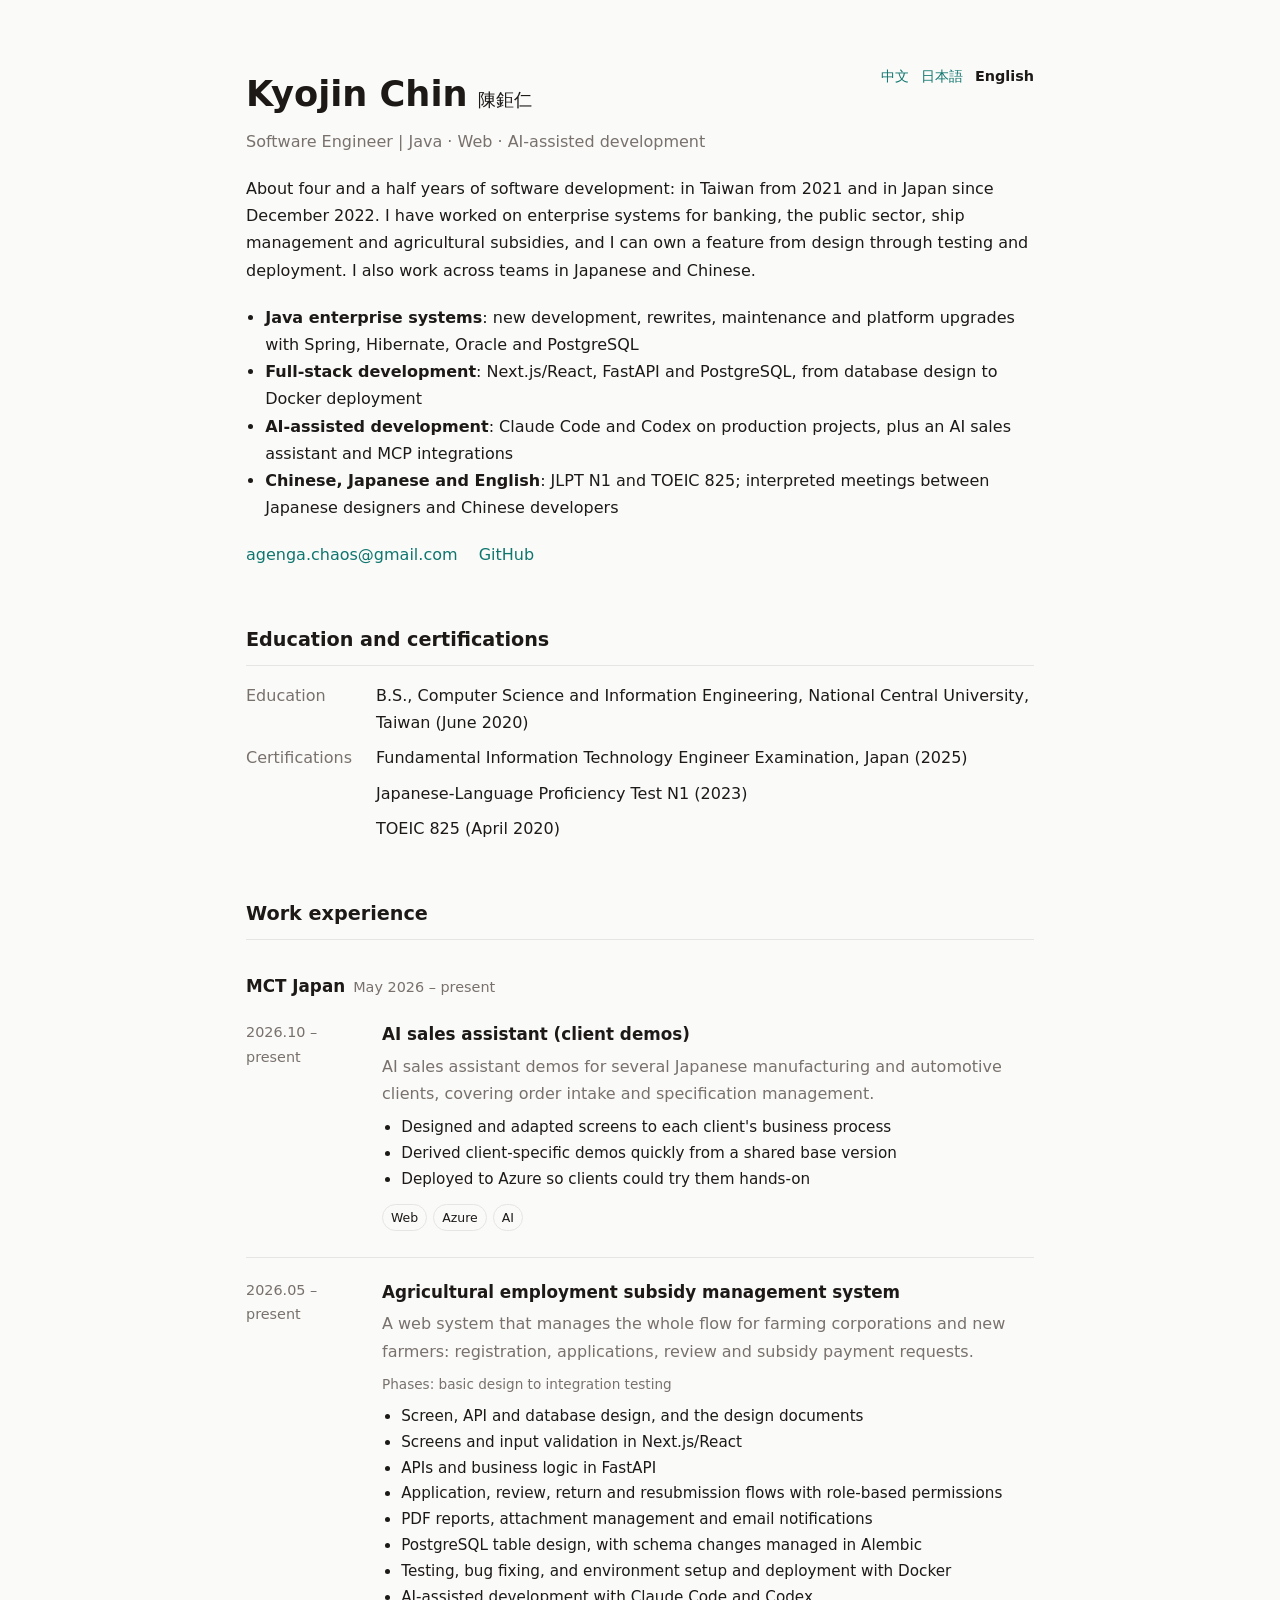
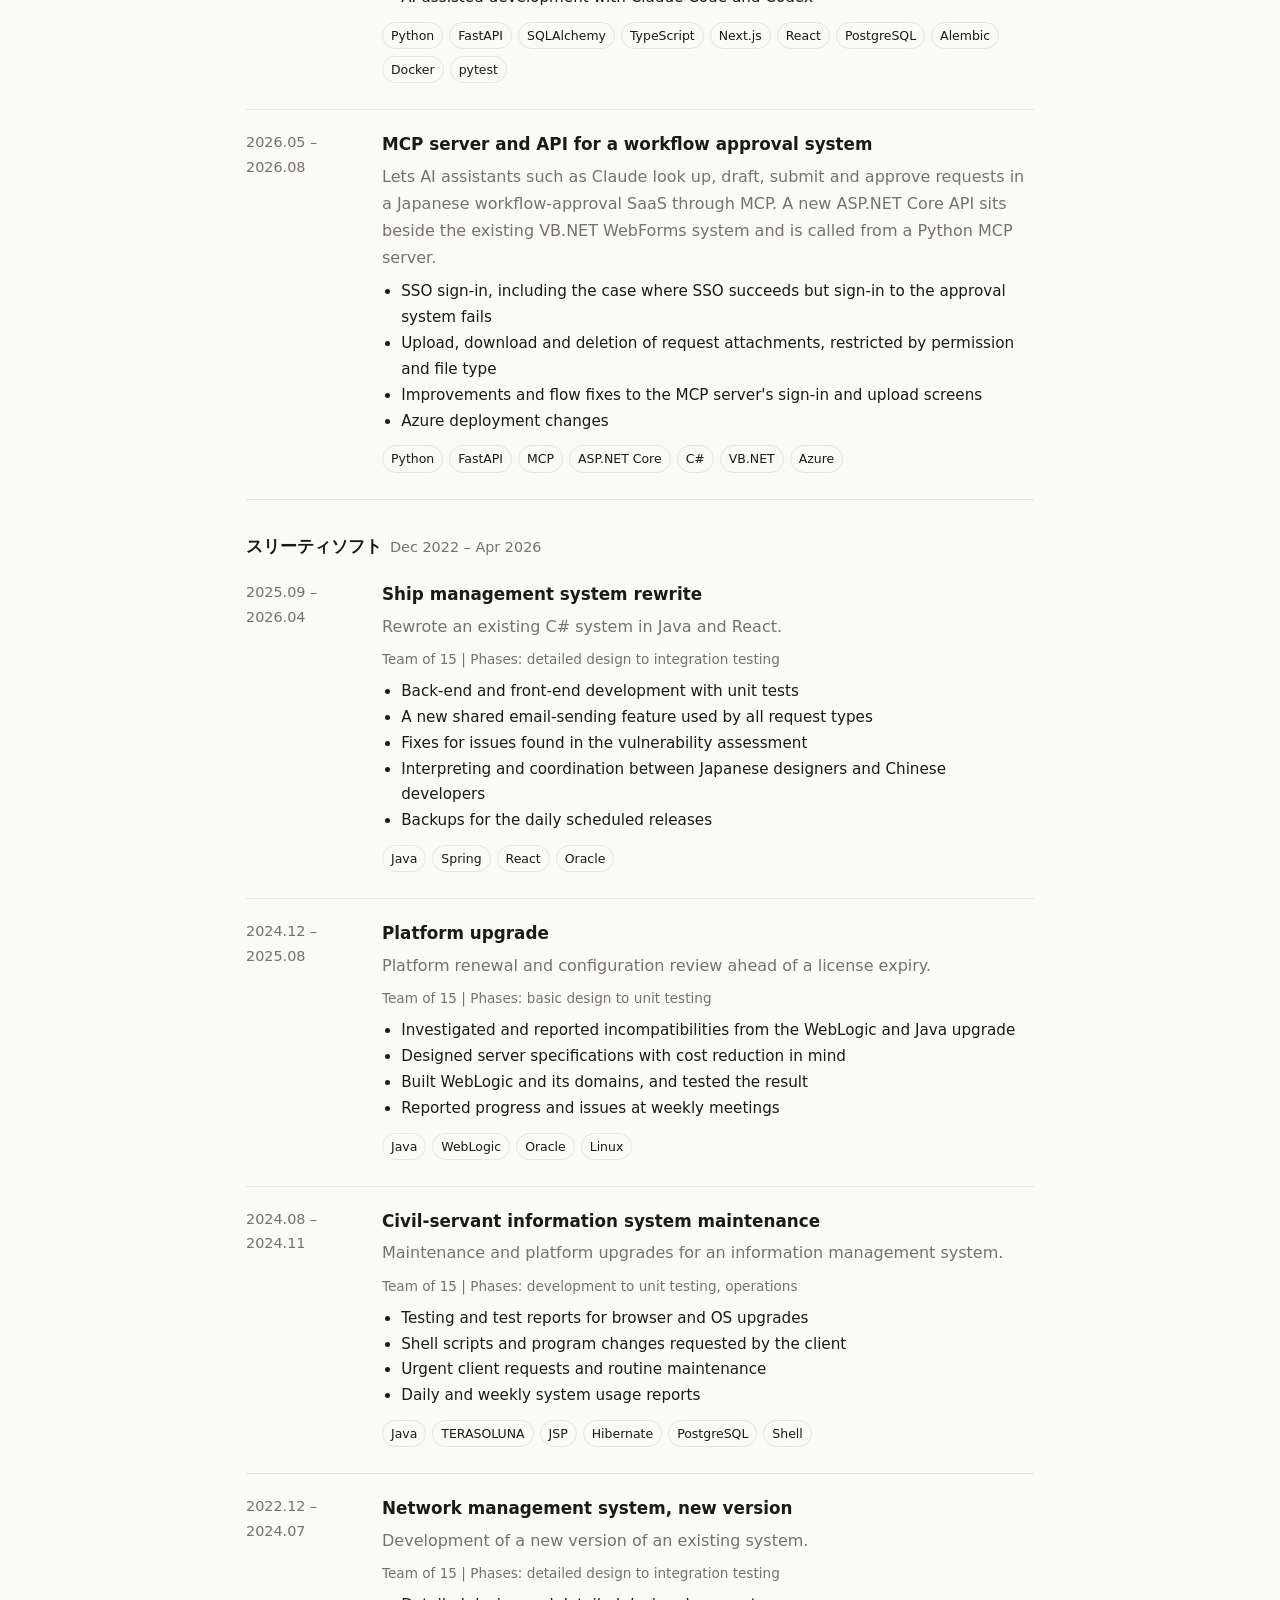
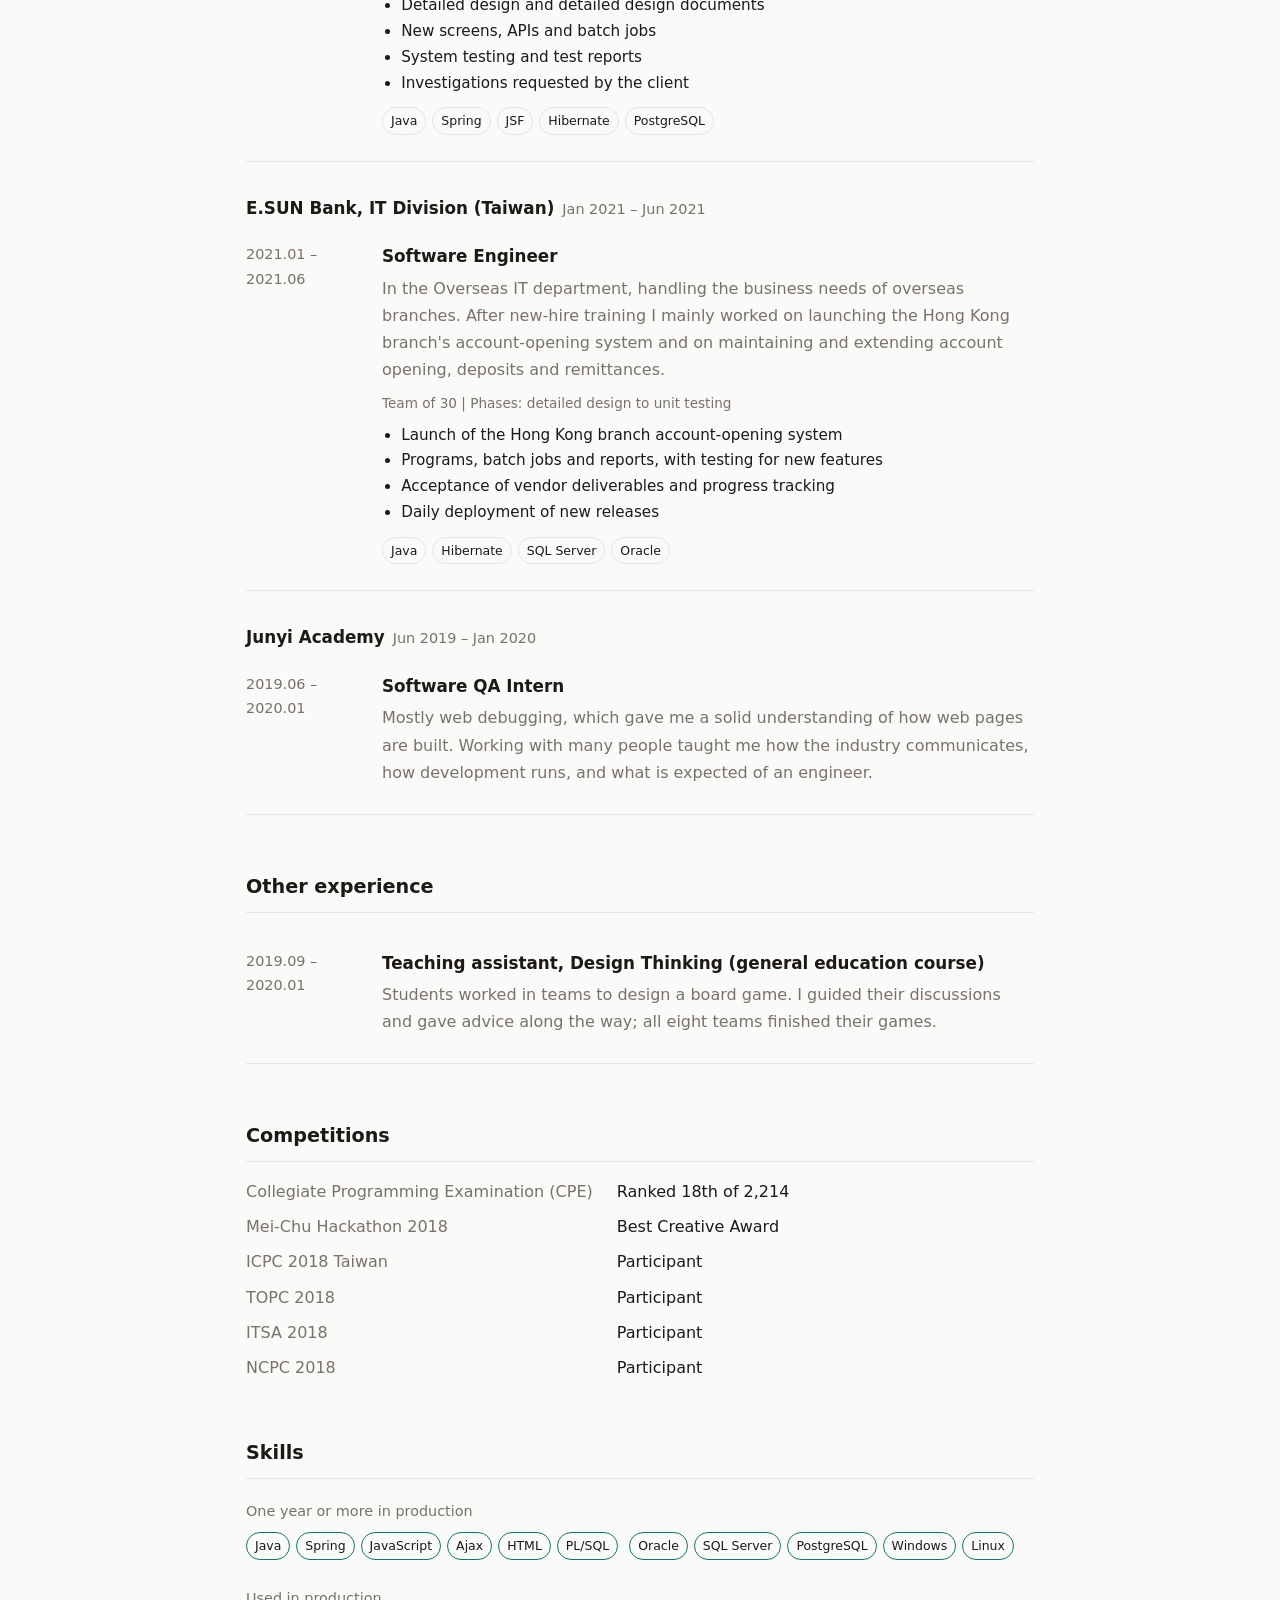
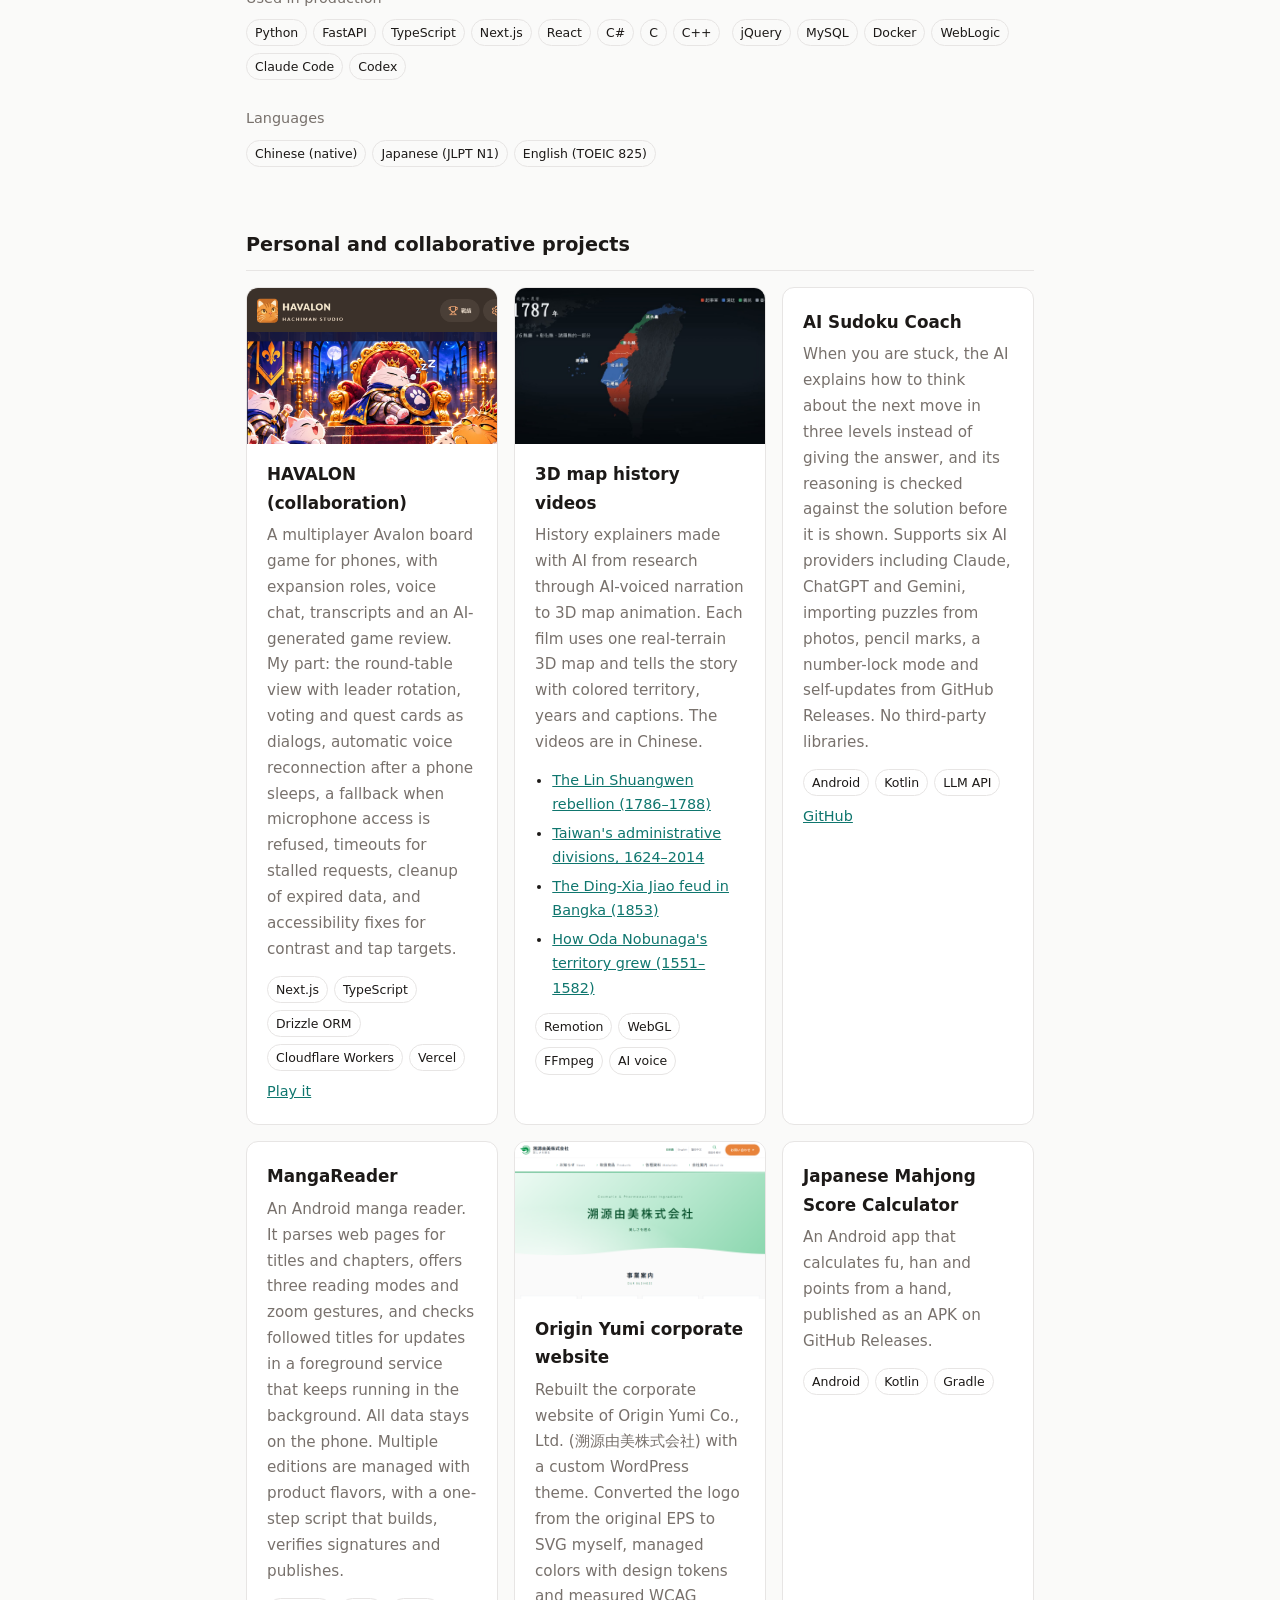
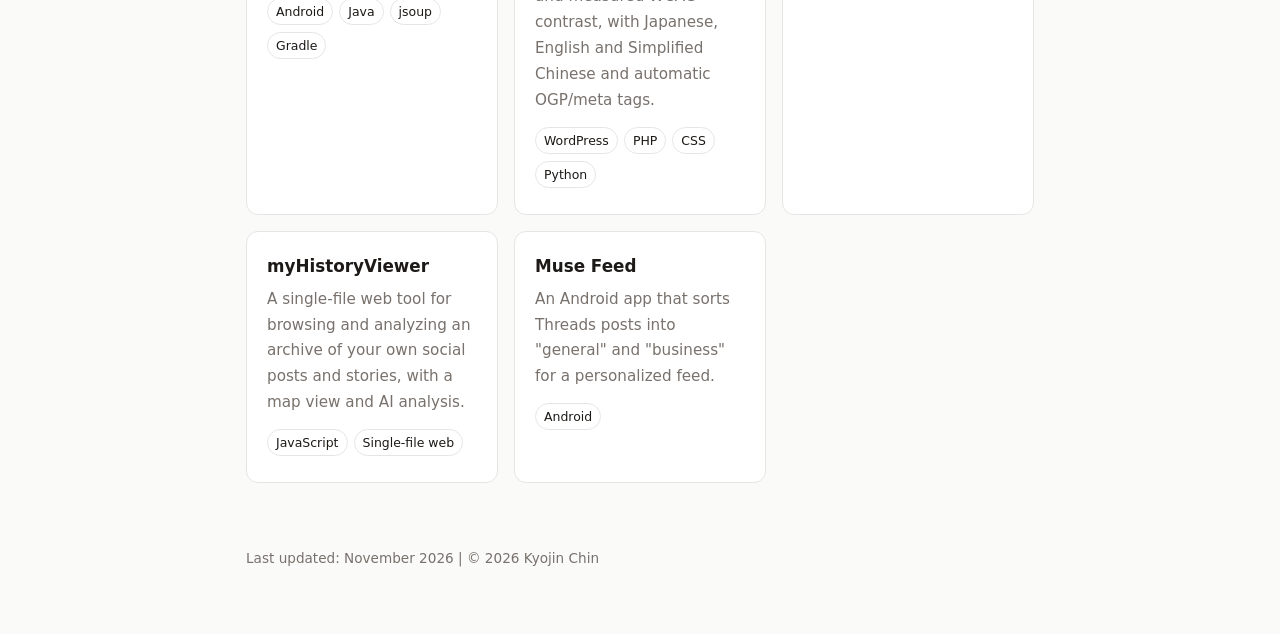
==== en.html @ 72d513c4 "Add Japanese and English versions with a language switcher; share styles in style.css Co-Authored-By" ====
<!doctype html>
<html lang="en">
<head>
<meta charset="utf-8">
<meta name="viewport" content="width=device-width, initial-scale=1">
<title>Kyojin Chin | Software Engineer Résumé</title>
<meta name="description" content="Kyojin Chin (陳鉅仁), a Taiwanese software engineer working in Japan. Java enterprise systems, full-stack development with Next.js and FastAPI, MCP and AI-assisted development. Native Chinese, Japanese JLPT N1, English TOEIC 825.">
<link rel="stylesheet" href="style.css">
<link rel="alternate" hreflang="zh-Hant" href="https://agenga0320.github.io/">
<link rel="alternate" hreflang="ja" href="https://agenga0320.github.io/ja.html">
<link rel="alternate" hreflang="en" href="https://agenga0320.github.io/en.html">
</head>
<body>
<main>
  <nav class="lang" aria-label="Language"><a href="index.html" lang="zh-Hant">中文</a><a href="ja.html" lang="ja">日本語</a><a href="en.html" aria-current="page" lang="en">English</a></nav>
  <h1>Kyojin Chin<small style="font-size:.5em;font-weight:normal;margin-left:.6em">陳鉅仁</small></h1>
  <p class="role">Software Engineer | Java · Web · AI-assisted development</p>
  <p>About four and a half years of software development: in Taiwan from 2021 and in Japan since December 2022. I have worked on enterprise systems for banking, the public sector, ship management and agricultural subsidies, and I can own a feature from design through testing and deployment. I also work across teams in Japanese and Chinese.</p>
  <ul class="highlights">
    <li><strong>Java enterprise systems</strong>: new development, rewrites, maintenance and platform upgrades with Spring, Hibernate, Oracle and PostgreSQL</li>
    <li><strong>Full-stack development</strong>: Next.js/React, FastAPI and PostgreSQL, from database design to Docker deployment</li>
    <li><strong>AI-assisted development</strong>: Claude Code and Codex on production projects, plus an AI sales assistant and MCP integrations</li>
    <li><strong>Chinese, Japanese and English</strong>: JLPT N1 and TOEIC 825; interpreted meetings between Japanese designers and Chinese developers</li>
  </ul>
  <p class="links">
    <a href="mailto:agenga.chaos@gmail.com">agenga.chaos@gmail.com</a>
    <a href="https://github.com/agenga0320">GitHub</a>
  </p>

  <h2>Education and certifications</h2>
  <dl class="facts">
    <dt>Education</dt><dd>B.S., Computer Science and Information Engineering, National Central University, Taiwan (June 2020)</dd>
    <dt>Certifications</dt><dd>Fundamental Information Technology Engineer Examination, Japan (2025)</dd>
    <dt></dt><dd>Japanese-Language Proficiency Test N1 (2023)</dd>
    <dt></dt><dd>TOEIC 825 (April 2020)</dd>
  </dl>

  <h2>Work experience</h2>

  <h3 class="employer">MCT Japan<span>May 2026 – present</span></h3>

  <div class="job">
    <div class="period">2026.10 – present</div>
    <div>
      <h3>AI sales assistant (client demos)</h3>
      <p class="summary">AI sales assistant demos for several Japanese manufacturing and automotive clients, covering order intake and specification management.</p>
      <ul>
        <li>Designed and adapted screens to each client's business process</li>
        <li>Derived client-specific demos quickly from a shared base version</li>
        <li>Deployed to Azure so clients could try them hands-on</li>
      </ul>
      <div class="tags"><span>Web</span><span>Azure</span><span>AI</span></div>
    </div>
  </div>

  <div class="job">
    <div class="period">2026.05 – present</div>
    <div>
      <h3>Agricultural employment subsidy management system</h3>
      <p class="summary">A web system that manages the whole flow for farming corporations and new farmers: registration, applications, review and subsidy payment requests.</p>
      <p class="meta">Phases: basic design to integration testing</p>
      <ul>
        <li>Screen, API and database design, and the design documents</li>
        <li>Screens and input validation in Next.js/React</li>
        <li>APIs and business logic in FastAPI</li>
        <li>Application, review, return and resubmission flows with role-based permissions</li>
        <li>PDF reports, attachment management and email notifications</li>
        <li>PostgreSQL table design, with schema changes managed in Alembic</li>
        <li>Testing, bug fixing, and environment setup and deployment with Docker</li>
        <li>AI-assisted development with Claude Code and Codex</li>
      </ul>
      <div class="tags"><span>Python</span><span>FastAPI</span><span>SQLAlchemy</span><span>TypeScript</span><span>Next.js</span><span>React</span><span>PostgreSQL</span><span>Alembic</span><span>Docker</span><span>pytest</span></div>
    </div>
  </div>

  <div class="job">
    <div class="period">2026.05 – 2026.08</div>
    <div>
      <h3>MCP server and API for a workflow approval system</h3>
      <p class="summary">Lets AI assistants such as Claude look up, draft, submit and approve requests in a Japanese workflow-approval SaaS through MCP. A new ASP.NET Core API sits beside the existing VB.NET WebForms system and is called from a Python MCP server.</p>
      <ul>
        <li>SSO sign-in, including the case where SSO succeeds but sign-in to the approval system fails</li>
        <li>Upload, download and deletion of request attachments, restricted by permission and file type</li>
        <li>Improvements and flow fixes to the MCP server's sign-in and upload screens</li>
        <li>Azure deployment changes</li>
      </ul>
      <div class="tags"><span>Python</span><span>FastAPI</span><span>MCP</span><span>ASP.NET Core</span><span>C#</span><span>VB.NET</span><span>Azure</span></div>
    </div>
  </div>

  <h3 class="employer">スリーティソフト<span>Dec 2022 – Apr 2026</span></h3>

  <div class="job">
    <div class="period">2025.09 – 2026.04</div>
    <div>
      <h3>Ship management system rewrite</h3>
      <p class="summary">Rewrote an existing C# system in Java and React.</p>
      <p class="meta">Team of 15 | Phases: detailed design to integration testing</p>
      <ul>
        <li>Back-end and front-end development with unit tests</li>
        <li>A new shared email-sending feature used by all request types</li>
        <li>Fixes for issues found in the vulnerability assessment</li>
        <li>Interpreting and coordination between Japanese designers and Chinese developers</li>
        <li>Backups for the daily scheduled releases</li>
      </ul>
      <div class="tags"><span>Java</span><span>Spring</span><span>React</span><span>Oracle</span></div>
    </div>
  </div>

  <div class="job">
    <div class="period">2024.12 – 2025.08</div>
    <div>
      <h3>Platform upgrade</h3>
      <p class="summary">Platform renewal and configuration review ahead of a license expiry.</p>
      <p class="meta">Team of 15 | Phases: basic design to unit testing</p>
      <ul>
        <li>Investigated and reported incompatibilities from the WebLogic and Java upgrade</li>
        <li>Designed server specifications with cost reduction in mind</li>
        <li>Built WebLogic and its domains, and tested the result</li>
        <li>Reported progress and issues at weekly meetings</li>
      </ul>
      <div class="tags"><span>Java</span><span>WebLogic</span><span>Oracle</span><span>Linux</span></div>
    </div>
  </div>

  <div class="job">
    <div class="period">2024.08 – 2024.11</div>
    <div>
      <h3>Civil-servant information system maintenance</h3>
      <p class="summary">Maintenance and platform upgrades for an information management system.</p>
      <p class="meta">Team of 15 | Phases: development to unit testing, operations</p>
      <ul>
        <li>Testing and test reports for browser and OS upgrades</li>
        <li>Shell scripts and program changes requested by the client</li>
        <li>Urgent client requests and routine maintenance</li>
        <li>Daily and weekly system usage reports</li>
      </ul>
      <div class="tags"><span>Java</span><span>TERASOLUNA</span><span>JSP</span><span>Hibernate</span><span>PostgreSQL</span><span>Shell</span></div>
    </div>
  </div>

  <div class="job">
    <div class="period">2022.12 – 2024.07</div>
    <div>
      <h3>Network management system, new version</h3>
      <p class="summary">Development of a new version of an existing system.</p>
      <p class="meta">Team of 15 | Phases: detailed design to integration testing</p>
      <ul>
        <li>Detailed design and detailed design documents</li>
        <li>New screens, APIs and batch jobs</li>
        <li>System testing and test reports</li>
        <li>Investigations requested by the client</li>
      </ul>
      <div class="tags"><span>Java</span><span>Spring</span><span>JSF</span><span>Hibernate</span><span>PostgreSQL</span></div>
    </div>
  </div>

  <h3 class="employer">E.SUN Bank, IT Division (Taiwan)<span>Jan 2021 – Jun 2021</span></h3>

  <div class="job">
    <div class="period">2021.01 – 2021.06</div>
    <div>
      <h3>Software Engineer</h3>
      <p class="summary">In the Overseas IT department, handling the business needs of overseas branches. After new-hire training I mainly worked on launching the Hong Kong branch's account-opening system and on maintaining and extending account opening, deposits and remittances.</p>
      <p class="meta">Team of 30 | Phases: detailed design to unit testing</p>
      <ul>
        <li>Launch of the Hong Kong branch account-opening system</li>
        <li>Programs, batch jobs and reports, with testing for new features</li>
        <li>Acceptance of vendor deliverables and progress tracking</li>
        <li>Daily deployment of new releases</li>
      </ul>
      <div class="tags"><span>Java</span><span>Hibernate</span><span>SQL Server</span><span>Oracle</span></div>
    </div>
  </div>

  <h3 class="employer">Junyi Academy<span>Jun 2019 – Jan 2020</span></h3>

  <div class="job">
    <div class="period">2019.06 – 2020.01</div>
    <div>
      <h3>Software QA Intern</h3>
      <p class="summary">Mostly web debugging, which gave me a solid understanding of how web pages are built. Working with many people taught me how the industry communicates, how development runs, and what is expected of an engineer.</p>
    </div>
  </div>

  <h2>Other experience</h2>
  <div class="job">
    <div class="period">2019.09 – 2020.01</div>
    <div>
      <h3>Teaching assistant, Design Thinking (general education course)</h3>
      <p class="summary">Students worked in teams to design a board game. I guided their discussions and gave advice along the way; all eight teams finished their games.</p>
    </div>
  </div>

  <h2>Competitions</h2>
  <dl class="facts">
    <dt>Collegiate Programming Examination (CPE)</dt><dd>Ranked 18th of 2,214</dd>
    <dt>Mei-Chu Hackathon 2018</dt><dd>Best Creative Award</dd>
    <dt>ICPC 2018 Taiwan</dt><dd>Participant</dd>
    <dt>TOPC 2018</dt><dd>Participant</dd>
    <dt>ITSA 2018</dt><dd>Participant</dd>
    <dt>NCPC 2018</dt><dd>Participant</dd>
  </dl>

  <h2>Skills</h2>
  <h4>One year or more in production</h4>
  <div class="tags strong">
    <span>Java</span><span>Spring</span><span>JavaScript</span><span>Ajax</span><span>HTML</span><span>PL/SQL</span>
    <span>Oracle</span><span>SQL Server</span><span>PostgreSQL</span><span>Windows</span><span>Linux</span>
  </div>
  <h4>Used in production</h4>
  <div class="tags">
    <span>Python</span><span>FastAPI</span><span>TypeScript</span><span>Next.js</span><span>React</span><span>C#</span><span>C</span><span>C++</span>
    <span>jQuery</span><span>MySQL</span><span>Docker</span><span>WebLogic</span><span>Claude Code</span><span>Codex</span>
  </div>
  <h4>Languages</h4>
  <div class="tags"><span>Chinese (native)</span><span>Japanese (JLPT N1)</span><span>English (TOEIC 825)</span></div>

  <h2>Personal and collaborative projects</h2>
  <div class="grid">
    <div class="card">
      <img src="img/havalon.png" alt="The HAVALON start screen" width="860" height="1800" loading="lazy">
      <h3>HAVALON (collaboration)</h3>
      <p>A multiplayer Avalon board game for phones, with expansion roles, voice chat, transcripts and an AI-generated game review. My part: the round-table view with leader rotation, voting and quest cards as dialogs, automatic voice reconnection after a phone sleeps, a fallback when microphone access is refused, timeouts for stalled requests, cleanup of expired data, and accessibility fixes for contrast and tap targets.</p>
      <div class="tags"><span>Next.js</span><span>TypeScript</span><span>Drizzle ORM</span><span>Cloudflare Workers</span><span>Vercel</span></div>
      <a href="https://havalon.vercel.app">Play it</a>
    </div>
    <div class="card">
      <img src="img/yt-aVP-GUTAkx0.jpg" alt="A frame from the Lin Shuangwen video: a 3D map of Qing-era Taiwan" width="1280" height="720" loading="lazy">
      <h3>3D map history videos</h3>
      <p>History explainers made with AI from research through AI-voiced narration to 3D map animation. Each film uses one real-terrain 3D map and tells the story with colored territory, years and captions. The videos are in Chinese.</p>
      <ul>
        <li><a href="https://youtu.be/aVP-GUTAkx0">The Lin Shuangwen rebellion (1786–1788)</a></li>
        <li><a href="https://youtu.be/8XVI5YLLsjY">Taiwan's administrative divisions, 1624–2014</a></li>
        <li><a href="https://youtu.be/-15Jf3z2MhA">The Ding-Xia Jiao feud in Bangka (1853)</a></li>
        <li><a href="https://youtu.be/E8kAZ9fkPco">How Oda Nobunaga's territory grew (1551–1582)</a></li>
      </ul>
      <div class="tags"><span>Remotion</span><span>WebGL</span><span>FFmpeg</span><span>AI voice</span></div>
    </div>
    <div class="card">
      <h3>AI Sudoku Coach</h3>
      <p>When you are stuck, the AI explains how to think about the next move in three levels instead of giving the answer, and its reasoning is checked against the solution before it is shown. Supports six AI providers including Claude, ChatGPT and Gemini, importing puzzles from photos, pencil marks, a number-lock mode and self-updates from GitHub Releases. No third-party libraries.</p>
      <div class="tags"><span>Android</span><span>Kotlin</span><span>LLM API</span></div>
      <a href="https://github.com/agenga0320/sudoku">GitHub</a>
    </div>
    <div class="card">
      <h3>MangaReader</h3>
      <p>An Android manga reader. It parses web pages for titles and chapters, offers three reading modes and zoom gestures, and checks followed titles for updates in a foreground service that keeps running in the background. All data stays on the phone. Multiple editions are managed with product flavors, with a one-step script that builds, verifies signatures and publishes.</p>
      <div class="tags"><span>Android</span><span>Java</span><span>jsoup</span><span>Gradle</span></div>
    </div>
    <div class="card">
      <img src="img/origin-yumi.png" alt="Preview of the Origin Yumi website home page" width="1120" height="700" loading="lazy">
      <h3>Origin Yumi corporate website</h3>
      <p>Rebuilt the corporate website of Origin Yumi Co., Ltd. (溯源由美株式会社) with a custom WordPress theme. Converted the logo from the original EPS to SVG myself, managed colors with design tokens and measured WCAG contrast, with Japanese, English and Simplified Chinese and automatic OGP/meta tags.</p>
      <div class="tags"><span>WordPress</span><span>PHP</span><span>CSS</span><span>Python</span></div>
    </div>
    <div class="card">
      <h3>Japanese Mahjong Score Calculator</h3>
      <p>An Android app that calculates fu, han and points from a hand, published as an APK on GitHub Releases.</p>
      <div class="tags"><span>Android</span><span>Kotlin</span><span>Gradle</span></div>
    </div>
    <div class="card">
      <h3>myHistoryViewer</h3>
      <p>A single-file web tool for browsing and analyzing an archive of your own social posts and stories, with a map view and AI analysis.</p>
      <div class="tags"><span>JavaScript</span><span>Single-file web</span></div>
    </div>
    <div class="card">
      <h3>Muse Feed</h3>
      <p>An Android app that sorts Threads posts into "general" and "business" for a personalized feed.</p>
      <div class="tags"><span>Android</span></div>
    </div>
  </div>

  <footer>Last updated: November 2026 | © 2026 Kyojin Chin</footer>
</main>
</body>
</html>
---- style.css ----
:root { --bg:#fafaf9; --fg:#1c1917; --muted:#78716c; --card:#fff; --line:#e7e5e4; --accent:#0f766e; }
@media (prefers-color-scheme: dark) {
  :root { --bg:#1c1917; --fg:#f5f5f4; --muted:#a8a29e; --card:#292524; --line:#44403c; --accent:#5eead4; }
}
* { box-sizing:border-box; }
body { margin:0; background:var(--bg); color:var(--fg); font:16px/1.7 system-ui, "Noto Sans TC", "Microsoft JhengHei", sans-serif; }
main { max-width:820px; margin:0 auto; padding:64px 16px; }
h1 { font-size:2.2rem; margin:0 0 4px; }
.role { color:var(--muted); margin:0 0 20px; }
.links a { color:var(--accent); margin-right:16px; text-decoration:none; }
.links a:hover { text-decoration:underline; }
h2 { font-size:1.2rem; margin:56px 0 16px; padding-bottom:8px; border-bottom:1px solid var(--line); }
.facts { display:grid; gap:8px 24px; grid-template-columns:max-content 1fr; margin:0; }
.facts dt { color:var(--muted); }
.facts dd { margin:0; }
.employer { font-size:1.05rem; margin:32px 0 0; }
.employer span { color:var(--muted); font-weight:normal; font-size:.9rem; margin-left:8px; }
.job { display:grid; grid-template-columns:120px 1fr; gap:16px; padding:20px 0; border-bottom:1px solid var(--line); }
.job:last-of-type { border-bottom:0; }
.period { color:var(--muted); font-size:.9rem; font-variant-numeric:tabular-nums; }
.job h3 { margin:0 0 4px; font-size:1.05rem; }
.job .summary { margin:0 0 8px; color:var(--muted); }
.job .meta { margin:0 0 8px; font-size:.85rem; color:var(--muted); }
.job ul { margin:0 0 10px; padding-left:1.2em; }
.job li { font-size:.95rem; }
@media (max-width:560px) { .job { grid-template-columns:1fr; gap:4px; } }
.grid { display:grid; gap:16px; grid-template-columns:repeat(auto-fill, minmax(240px, 1fr)); }
.card { background:var(--card); border:1px solid var(--line); border-radius:12px; padding:20px; overflow:hidden; }
.card img { display:block; width:calc(100% + 40px); margin:-20px -20px 16px; aspect-ratio:16/10; height:auto; object-fit:cover; object-position:50% 0; }
.card h3 { margin:0 0 6px; font-size:1.05rem; }
.card p { margin:0 0 12px; color:var(--muted); font-size:.95rem; }
.card a { color:var(--accent); font-size:.9rem; }
.card ul { margin:0 0 12px; padding-left:1.2em; font-size:.9rem; }
.card li { margin-bottom:4px; }
.tags span { display:inline-block; font-size:.78rem; padding:2px 8px; margin:0 6px 6px 0; border-radius:999px; border:1px solid var(--line); }
.tags.strong span { border-color:var(--accent); }
h4 { margin:20px 0 8px; font-size:.9rem; color:var(--muted); font-weight:normal; }
.highlights { margin:20px 0; padding-left:1.2em; }
footer { margin-top:64px; color:var(--muted); font-size:.85rem; }
@media print {
  :root { --bg:#fff; --fg:#000; --muted:#444; --card:#fff; --line:#ccc; --accent:#000; }
  main { padding:0; max-width:none; }
  h2 { margin-top:28px; }
  .job, .card { break-inside:avoid; }
  .lang { display:none; }
}
.lang { float:right; font-size:.9rem; }
.lang a { color:var(--accent); text-decoration:none; margin-left:12px; }
.lang a[aria-current] { color:var(--fg); font-weight:600; }
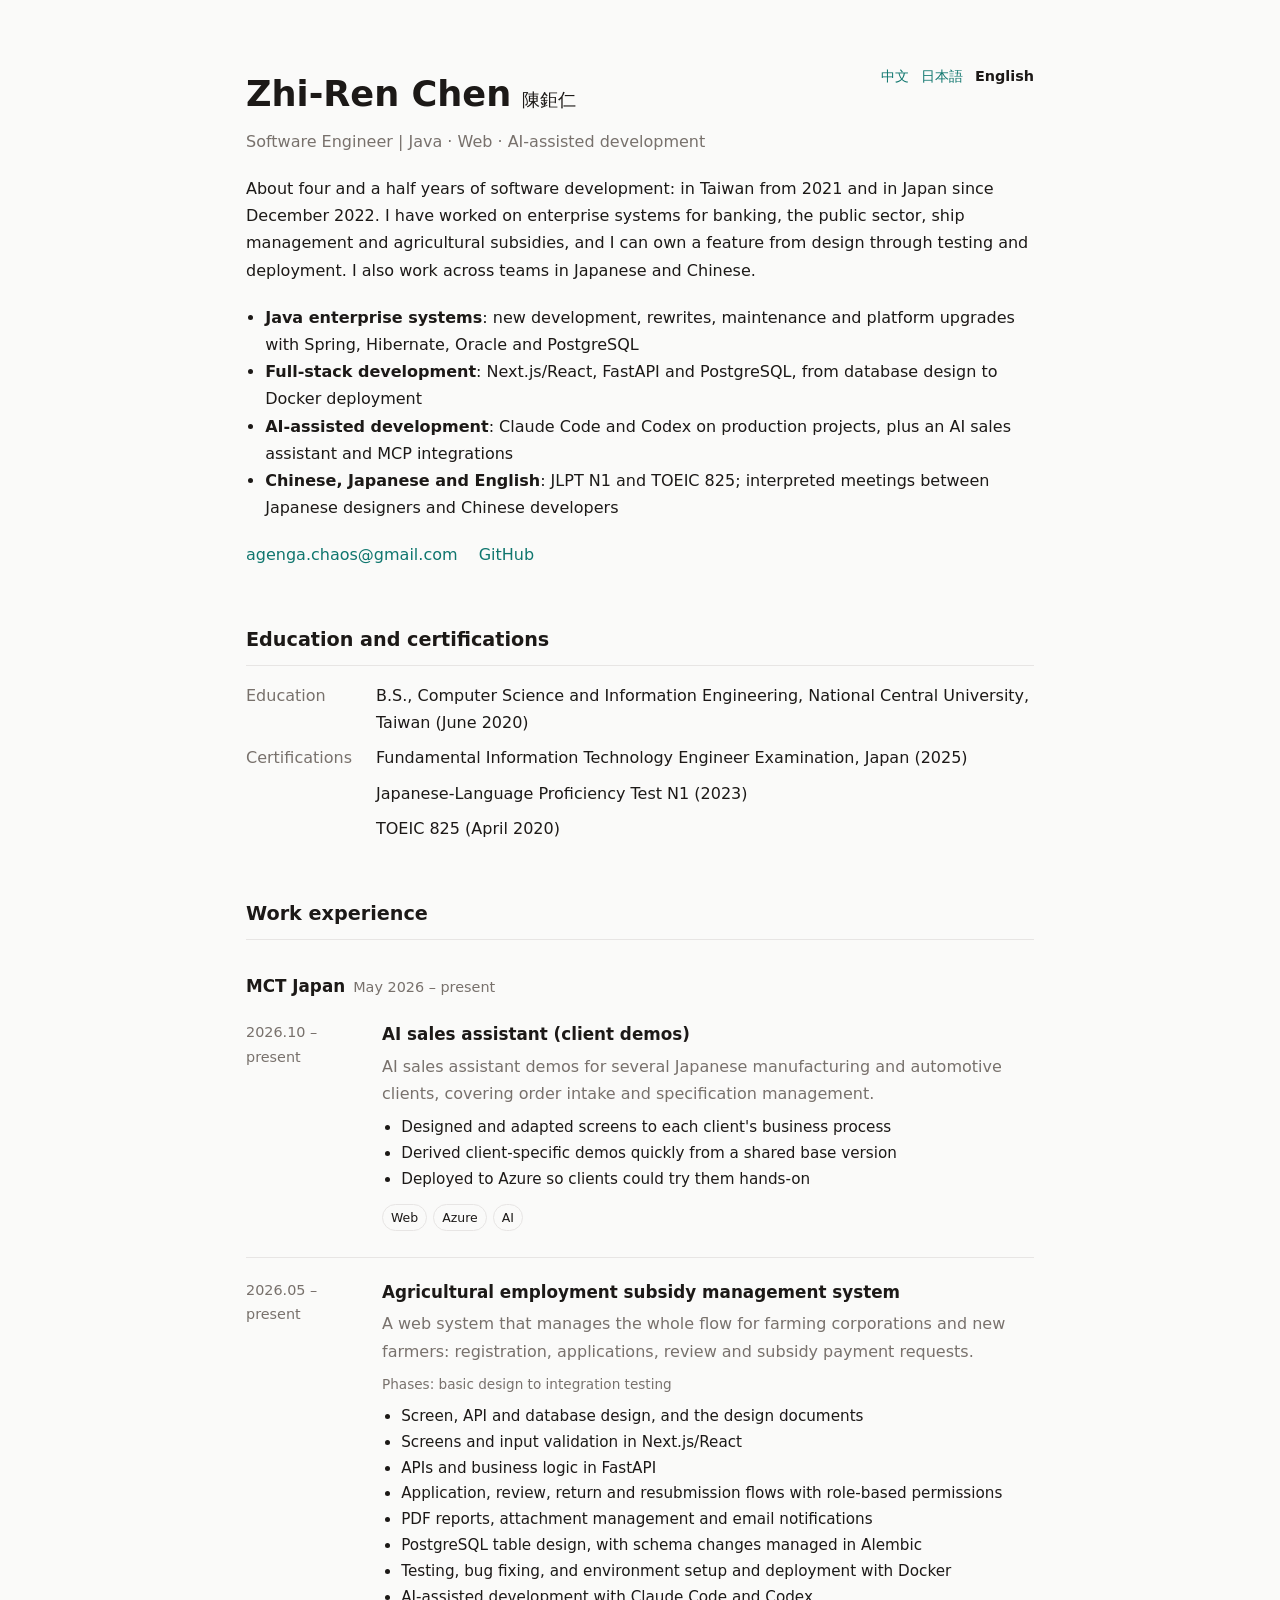
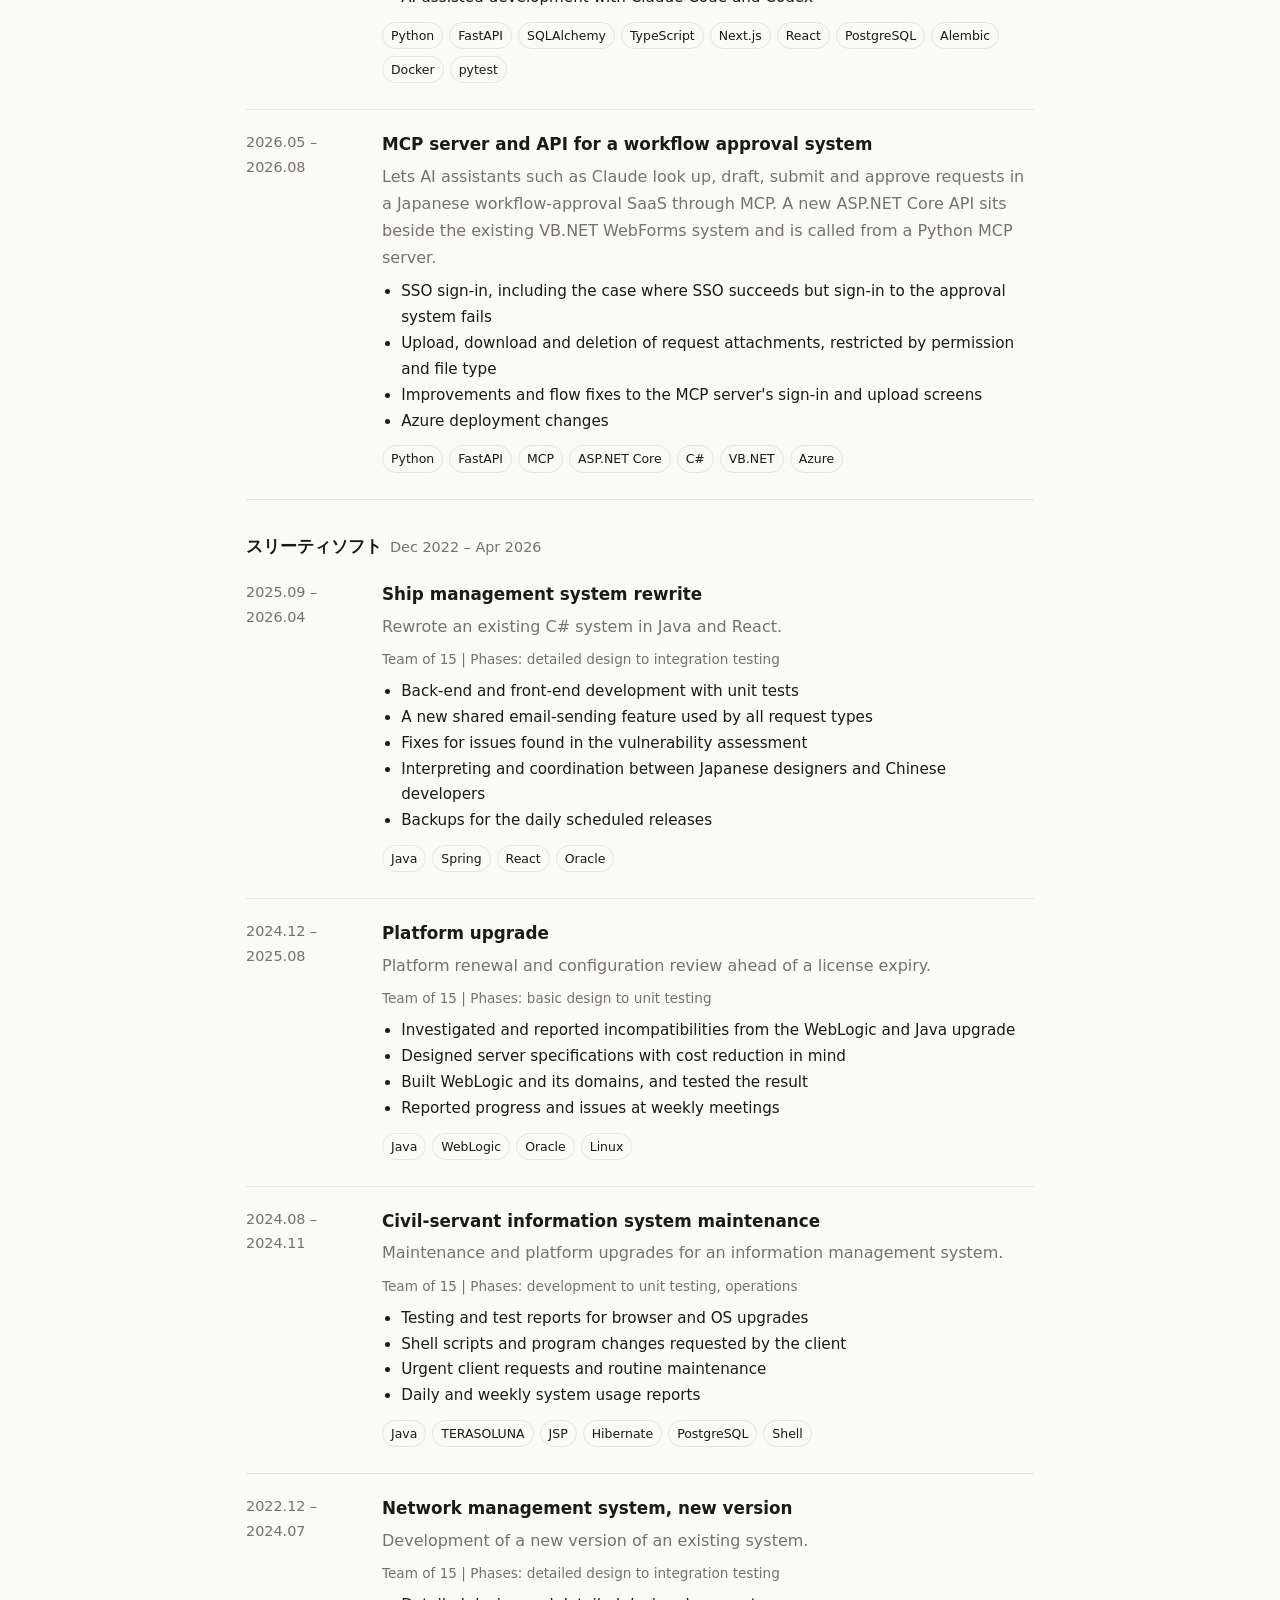
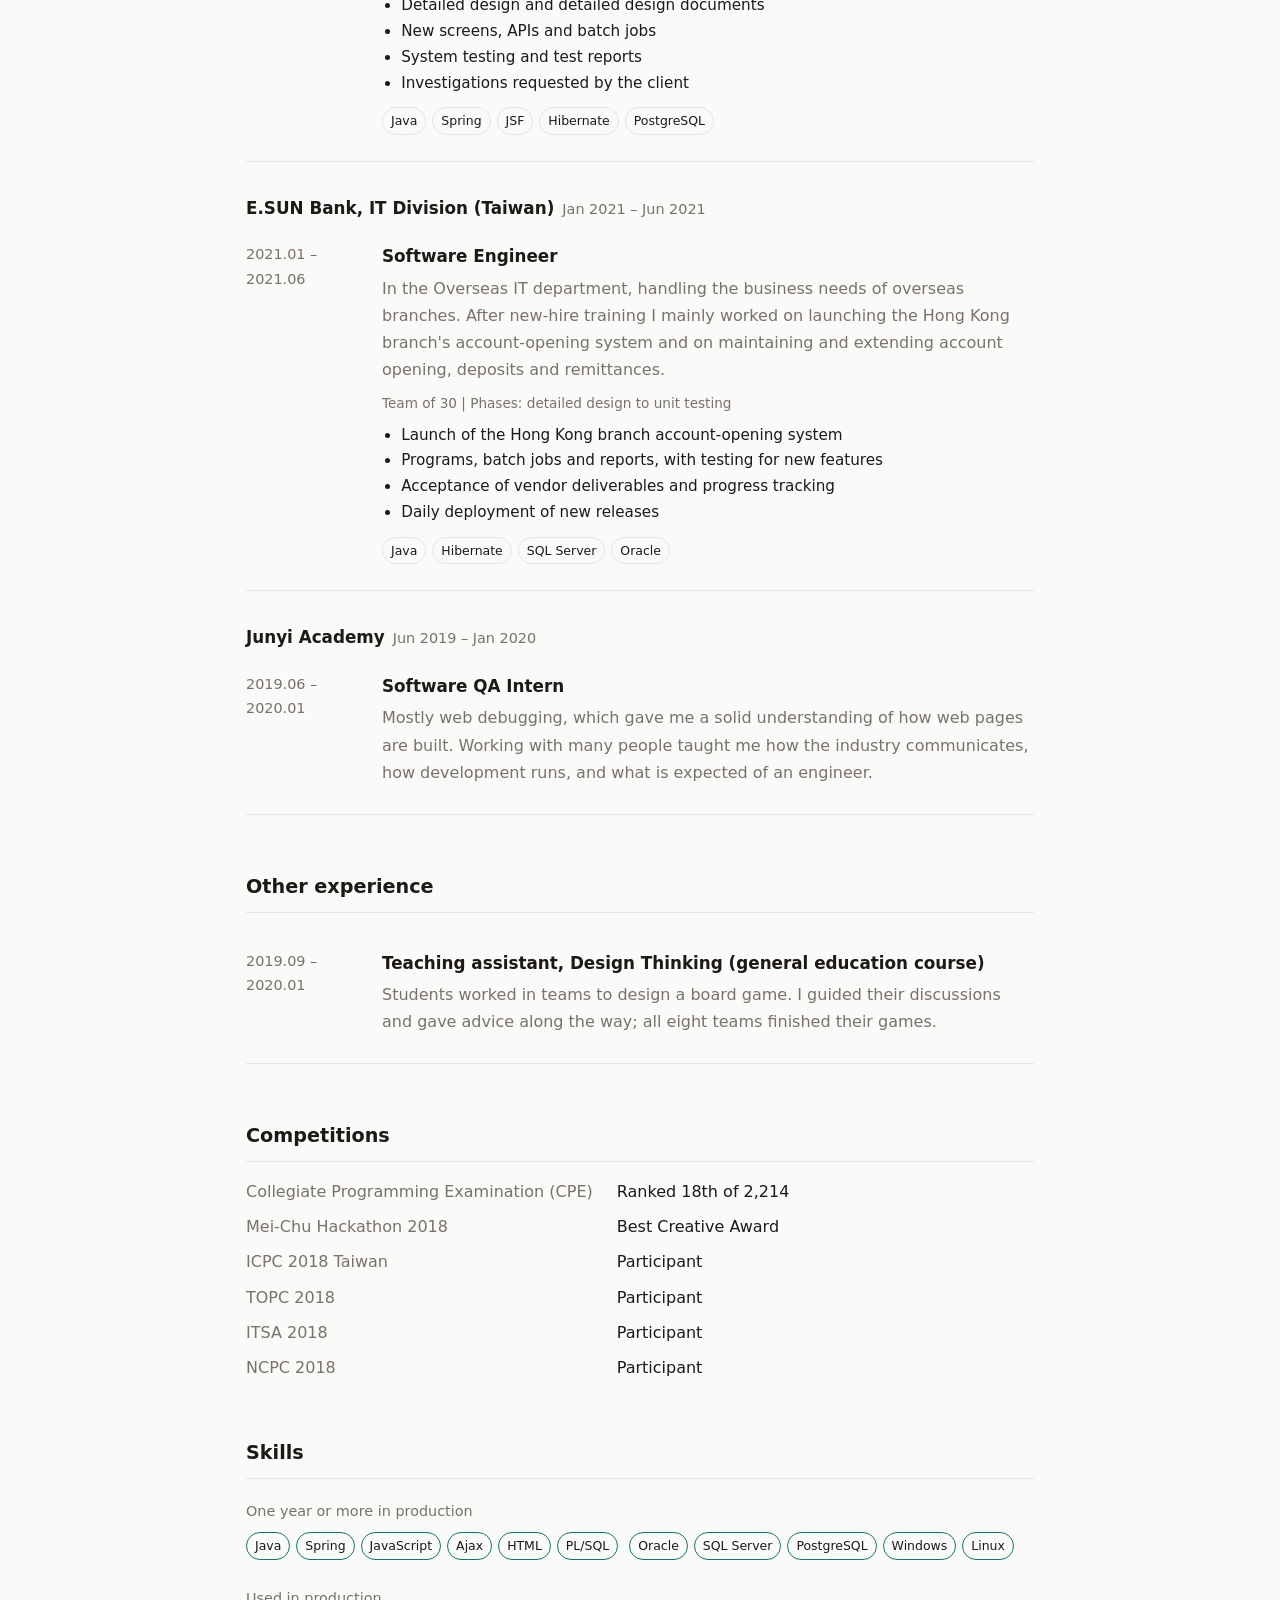
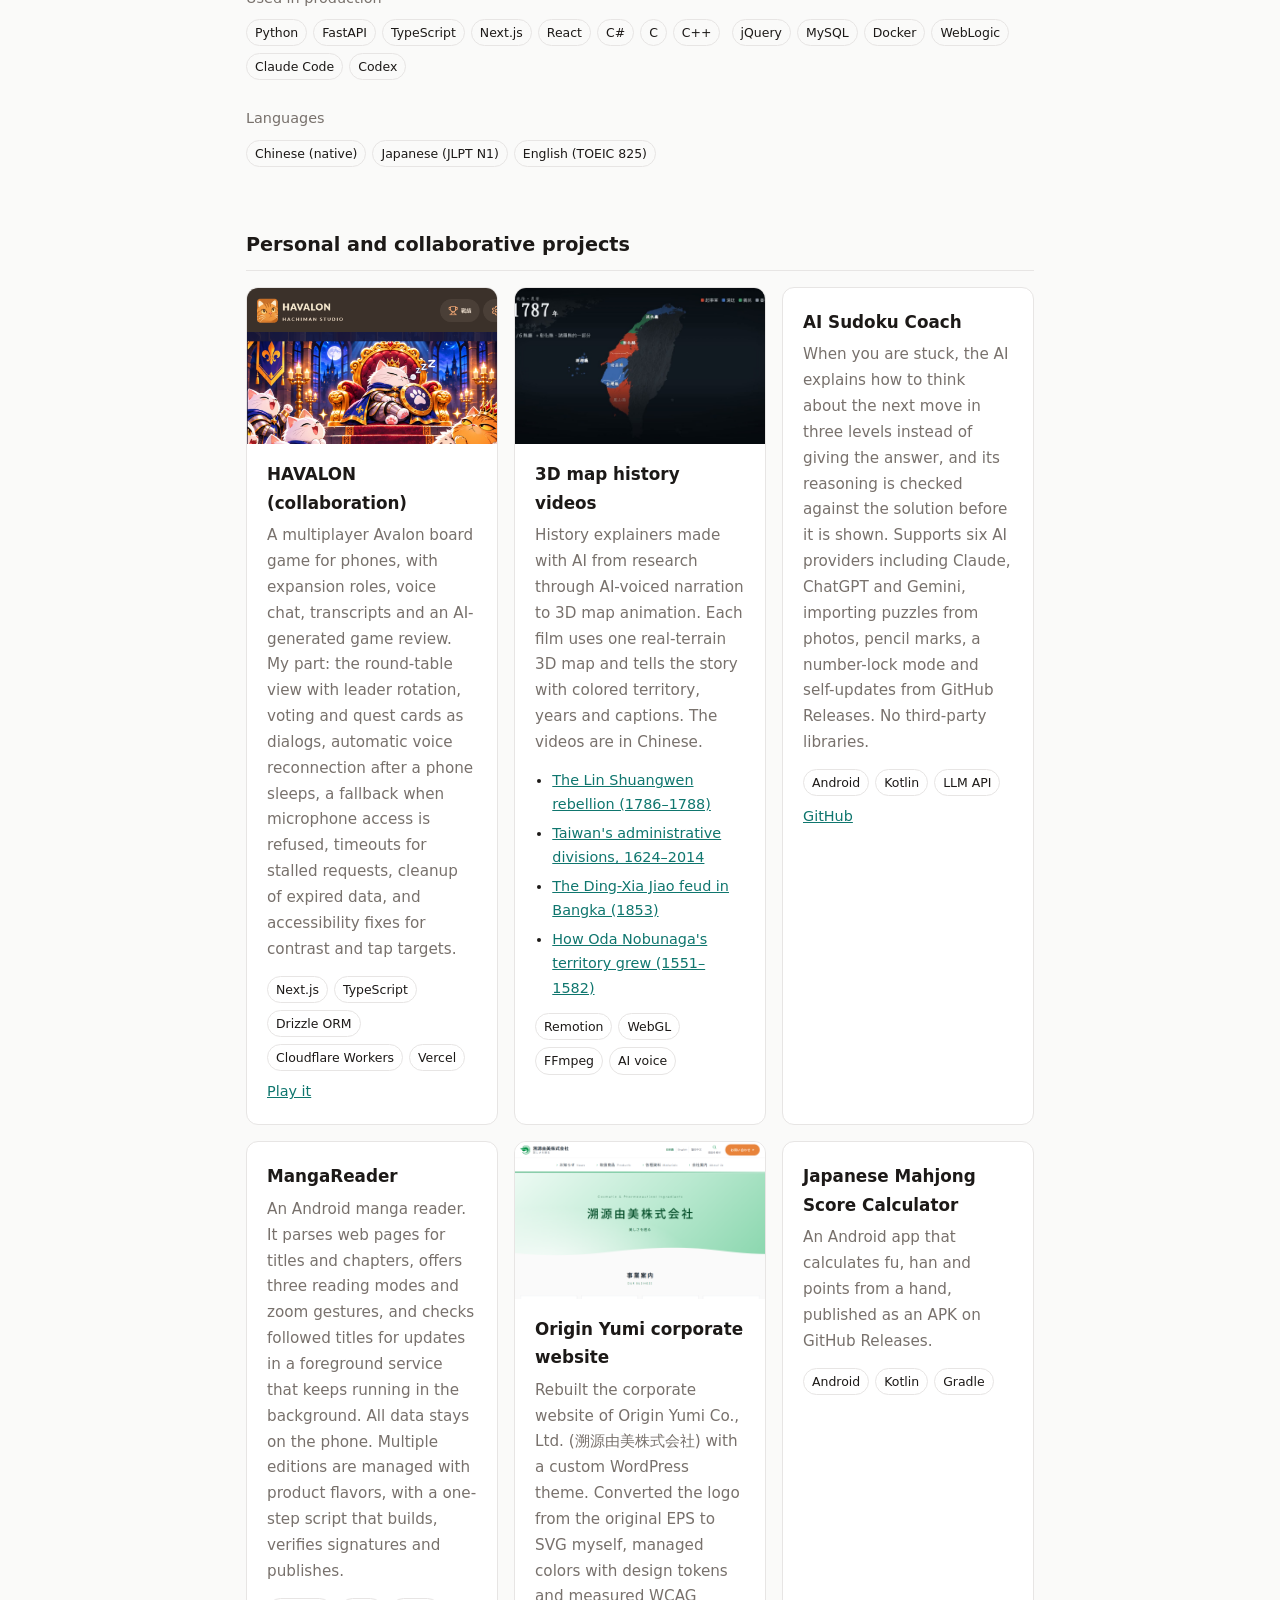
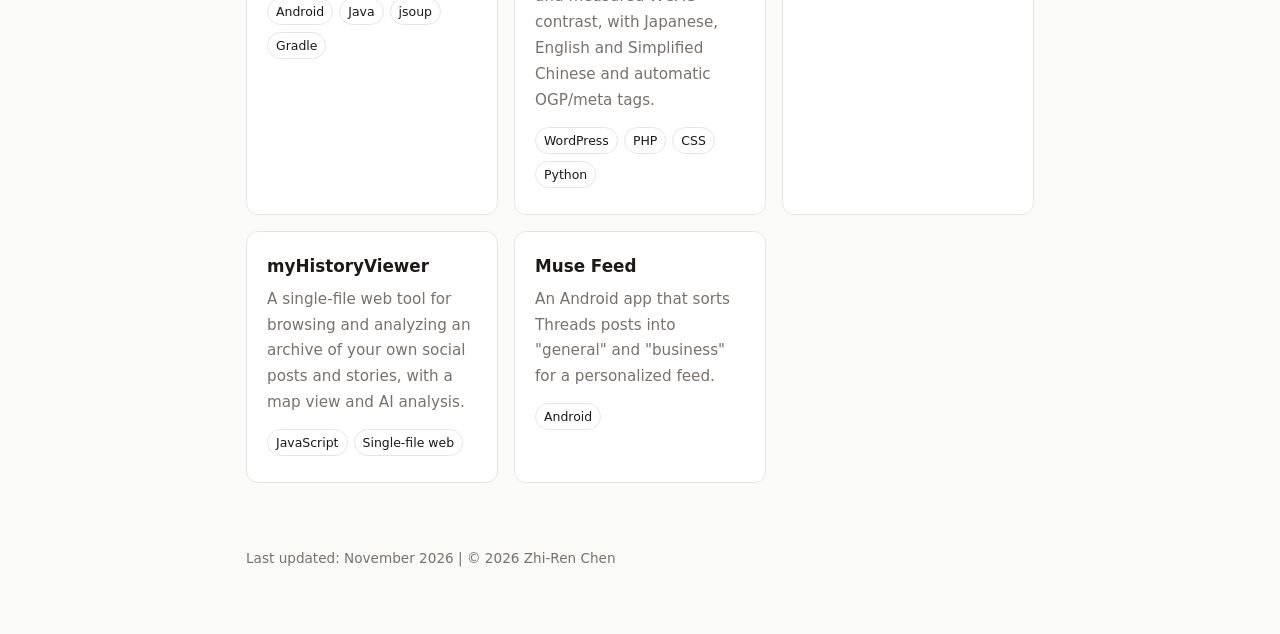
==== commit 376fa959: "Use Zhi-Ren Chen as the English name Co-Authored-By: Claude Opus 5.5 <noreply@anthropic.com>" ====
--- a/en.html
+++ b/en.html
@@ -3,8 +3,8 @@
 <head>
 <meta charset="utf-8">
 <meta name="viewport" content="width=device-width, initial-scale=1">
-<title>Kyojin Chin | Software Engineer Résumé</title>
-<meta name="description" content="Kyojin Chin (陳鉅仁), a Taiwanese software engineer working in Japan. Java enterprise systems, full-stack development with Next.js and FastAPI, MCP and AI-assisted development. Native Chinese, Japanese JLPT N1, English TOEIC 825.">
+<title>Zhi-Ren Chen | Software Engineer Résumé</title>
+<meta name="description" content="Zhi-Ren Chen (陳鉅仁), a Taiwanese software engineer working in Japan. Java enterprise systems, full-stack development with Next.js and FastAPI, MCP and AI-assisted development. Native Chinese, Japanese JLPT N1, English TOEIC 825.">
 <link rel="stylesheet" href="style.css">
 <link rel="alternate" hreflang="zh-Hant" href="https://agenga0320.github.io/">
 <link rel="alternate" hreflang="ja" href="https://agenga0320.github.io/ja.html">
@@ -13,7 +13,7 @@
 <body>
 <main>
   <nav class="lang" aria-label="Language"><a href="index.html" lang="zh-Hant">中文</a><a href="ja.html" lang="ja">日本語</a><a href="en.html" aria-current="page" lang="en">English</a></nav>
-  <h1>Kyojin Chin<small style="font-size:.5em;font-weight:normal;margin-left:.6em">陳鉅仁</small></h1>
+  <h1>Zhi-Ren Chen<small style="font-size:.5em;font-weight:normal;margin-left:.6em">陳鉅仁</small></h1>
   <p class="role">Software Engineer | Java · Web · AI-assisted development</p>
   <p>About four and a half years of software development: in Taiwan from 2021 and in Japan since December 2022. I have worked on enterprise systems for banking, the public sector, ship management and agricultural subsidies, and I can own a feature from design through testing and deployment. I also work across teams in Japanese and Chinese.</p>
   <ul class="highlights">
@@ -271,7 +271,7 @@
     </div>
   </div>
 
-  <footer>Last updated: November 2026 | © 2026 Kyojin Chin</footer>
+  <footer>Last updated: November 2026 | © 2026 Zhi-Ren Chen</footer>
 </main>
 </body>
 </html>
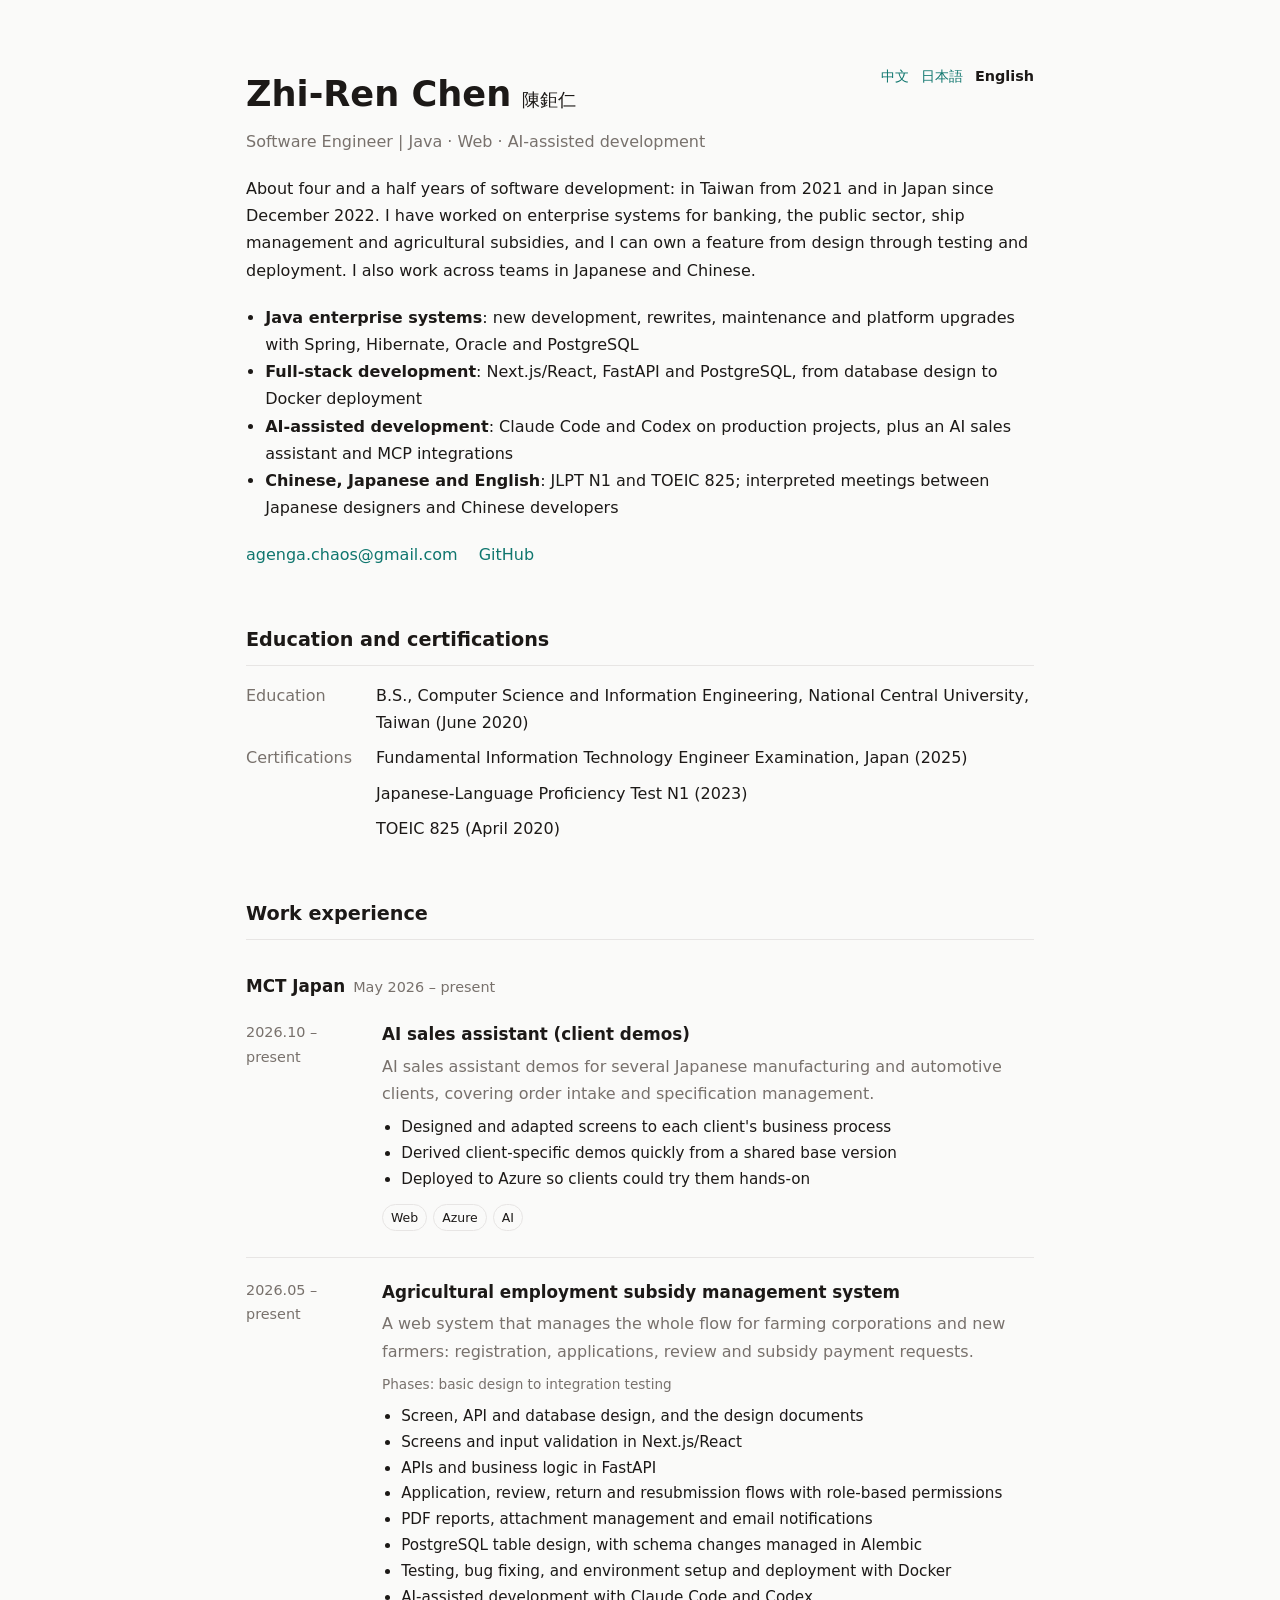
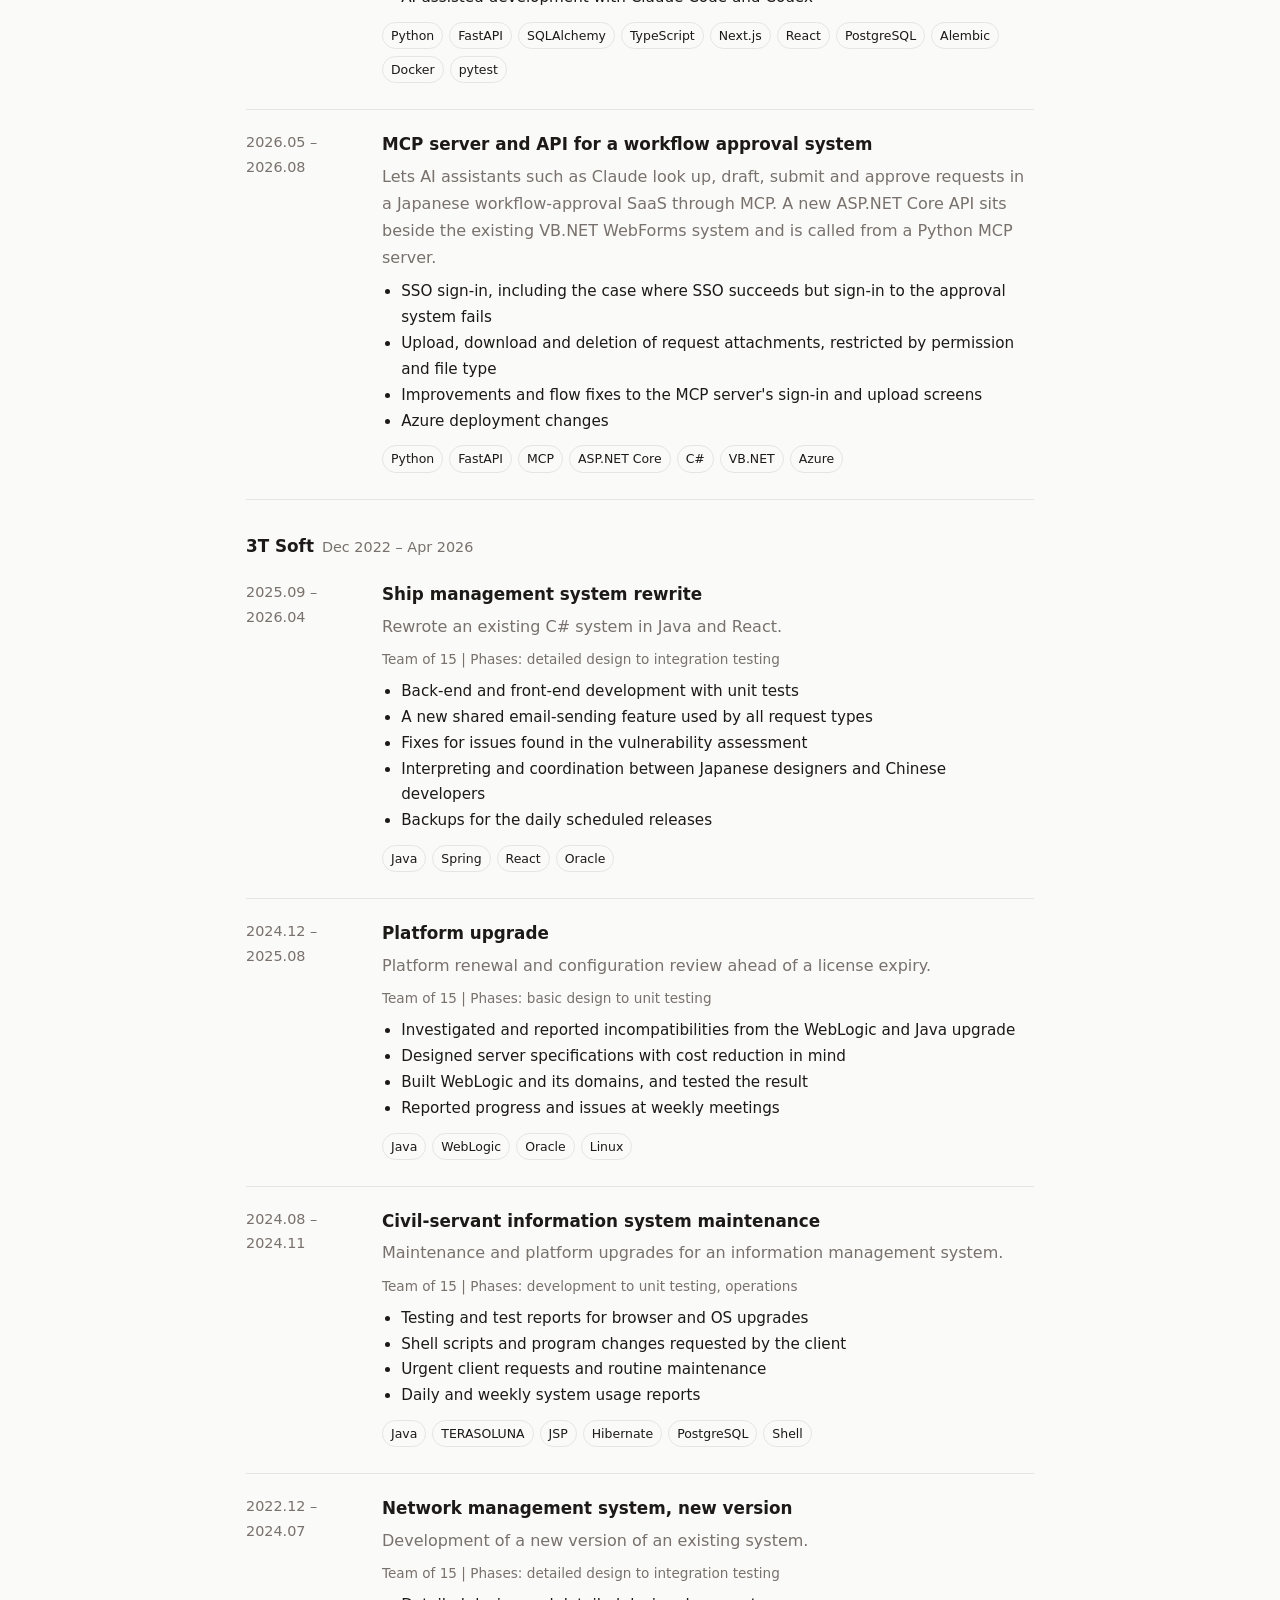
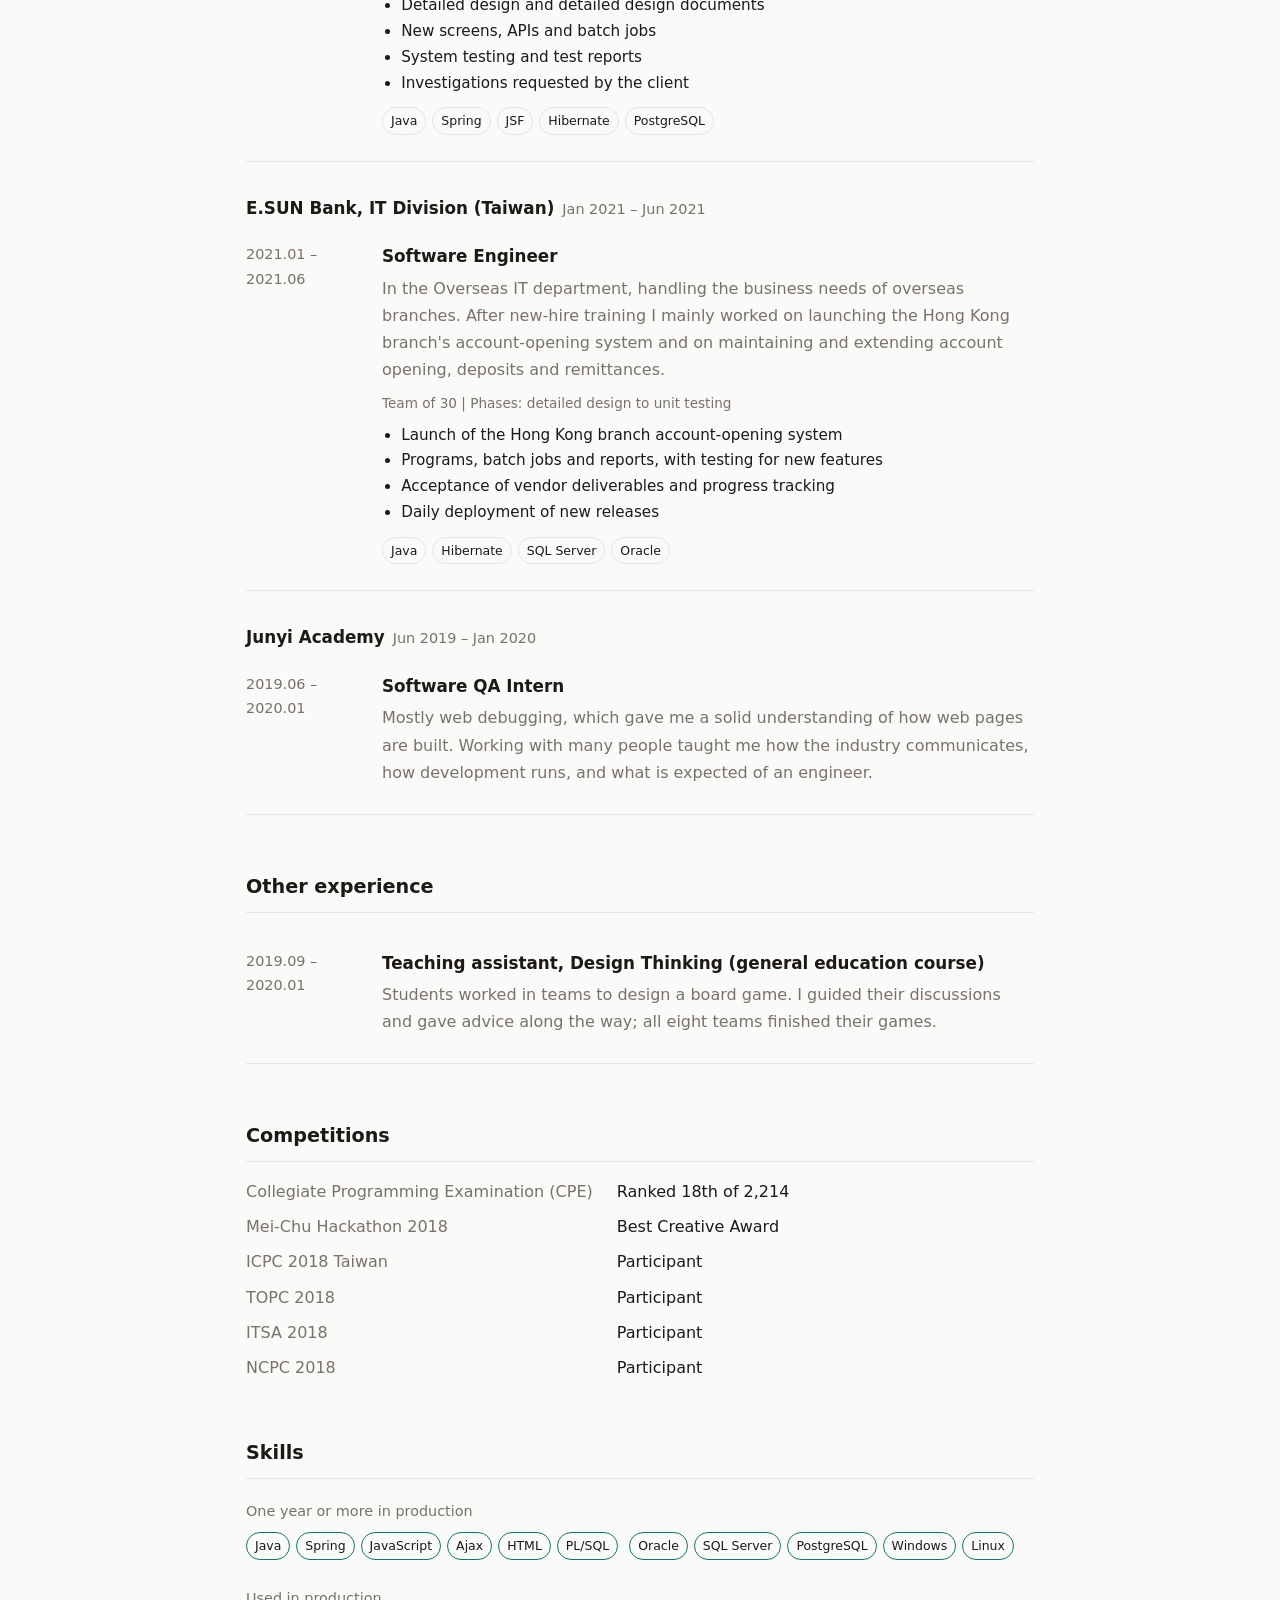
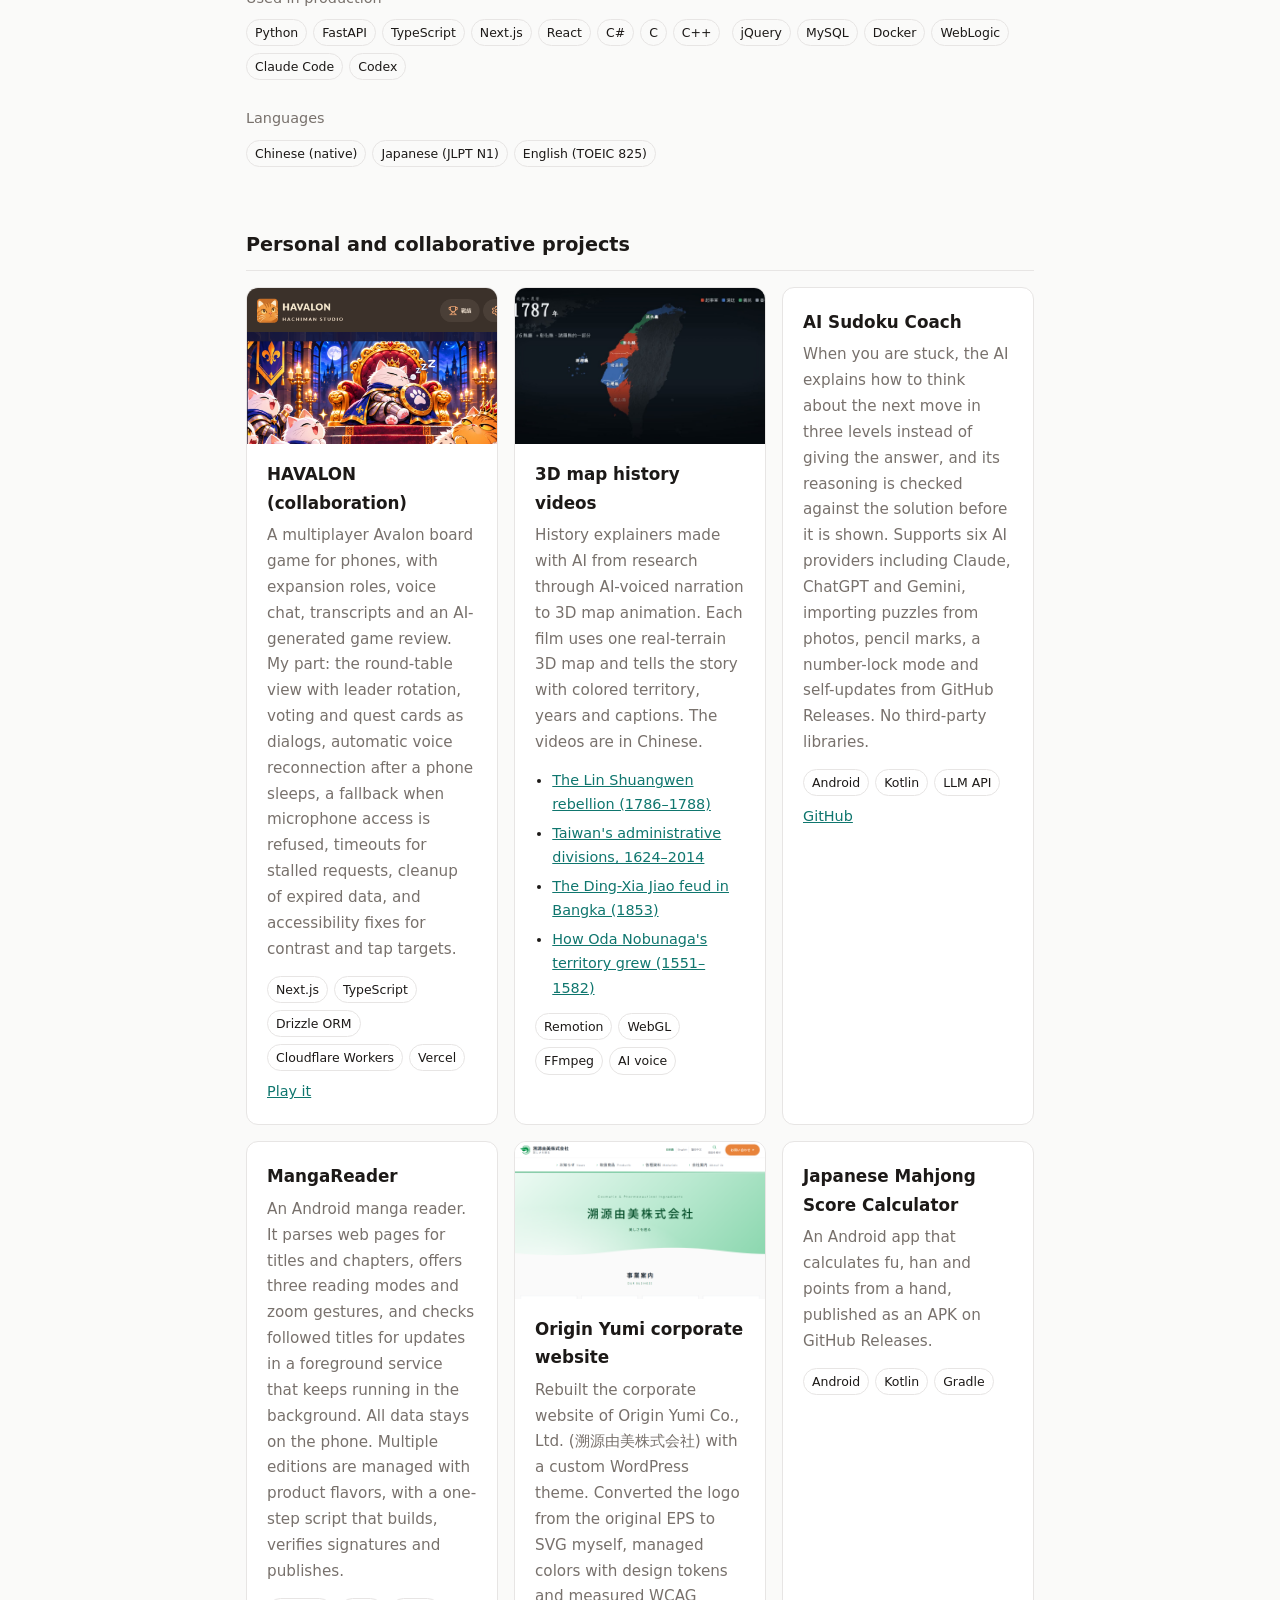
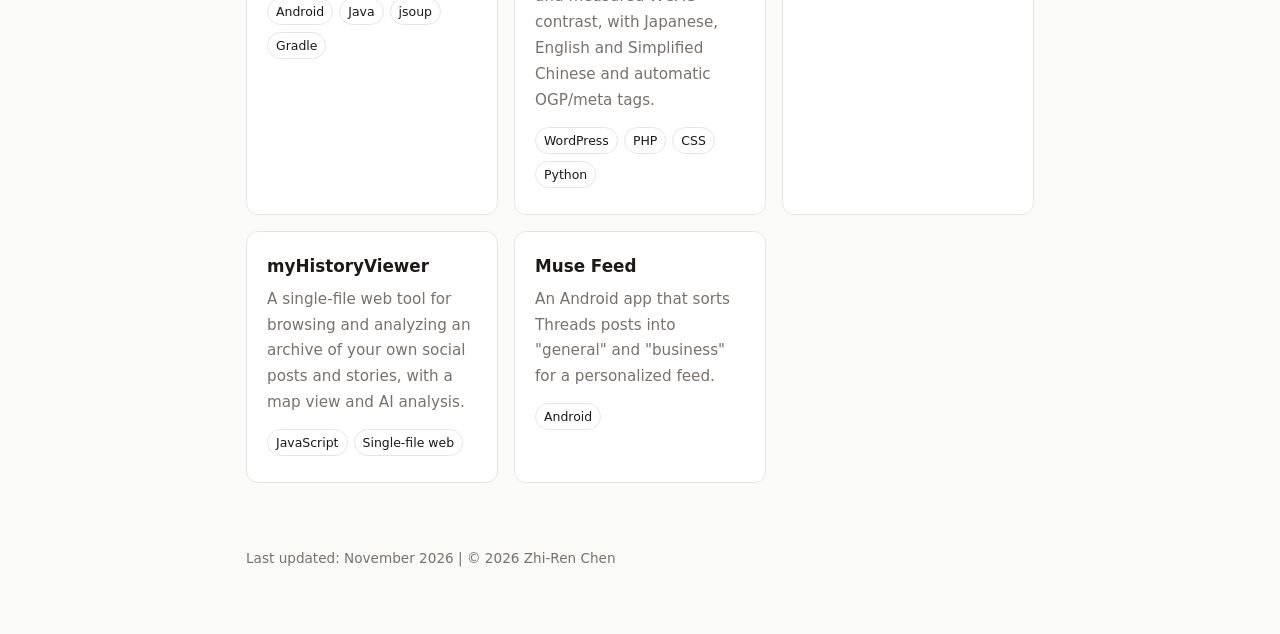
==== commit c9baad84: "Use 3T Soft as the English company name Co-Authored-By: Claude Opus 5.5 <noreply@anthropic.com>" ====
--- a/en.html
+++ b/en.html
@@ -88,7 +88,7 @@
     </div>
   </div>
 
-  <h3 class="employer">スリーティソフト<span>Dec 2022 – Apr 2026</span></h3>
+  <h3 class="employer">3T Soft<span>Dec 2022 – Apr 2026</span></h3>
 
   <div class="job">
     <div class="period">2025.09 – 2026.04</div>
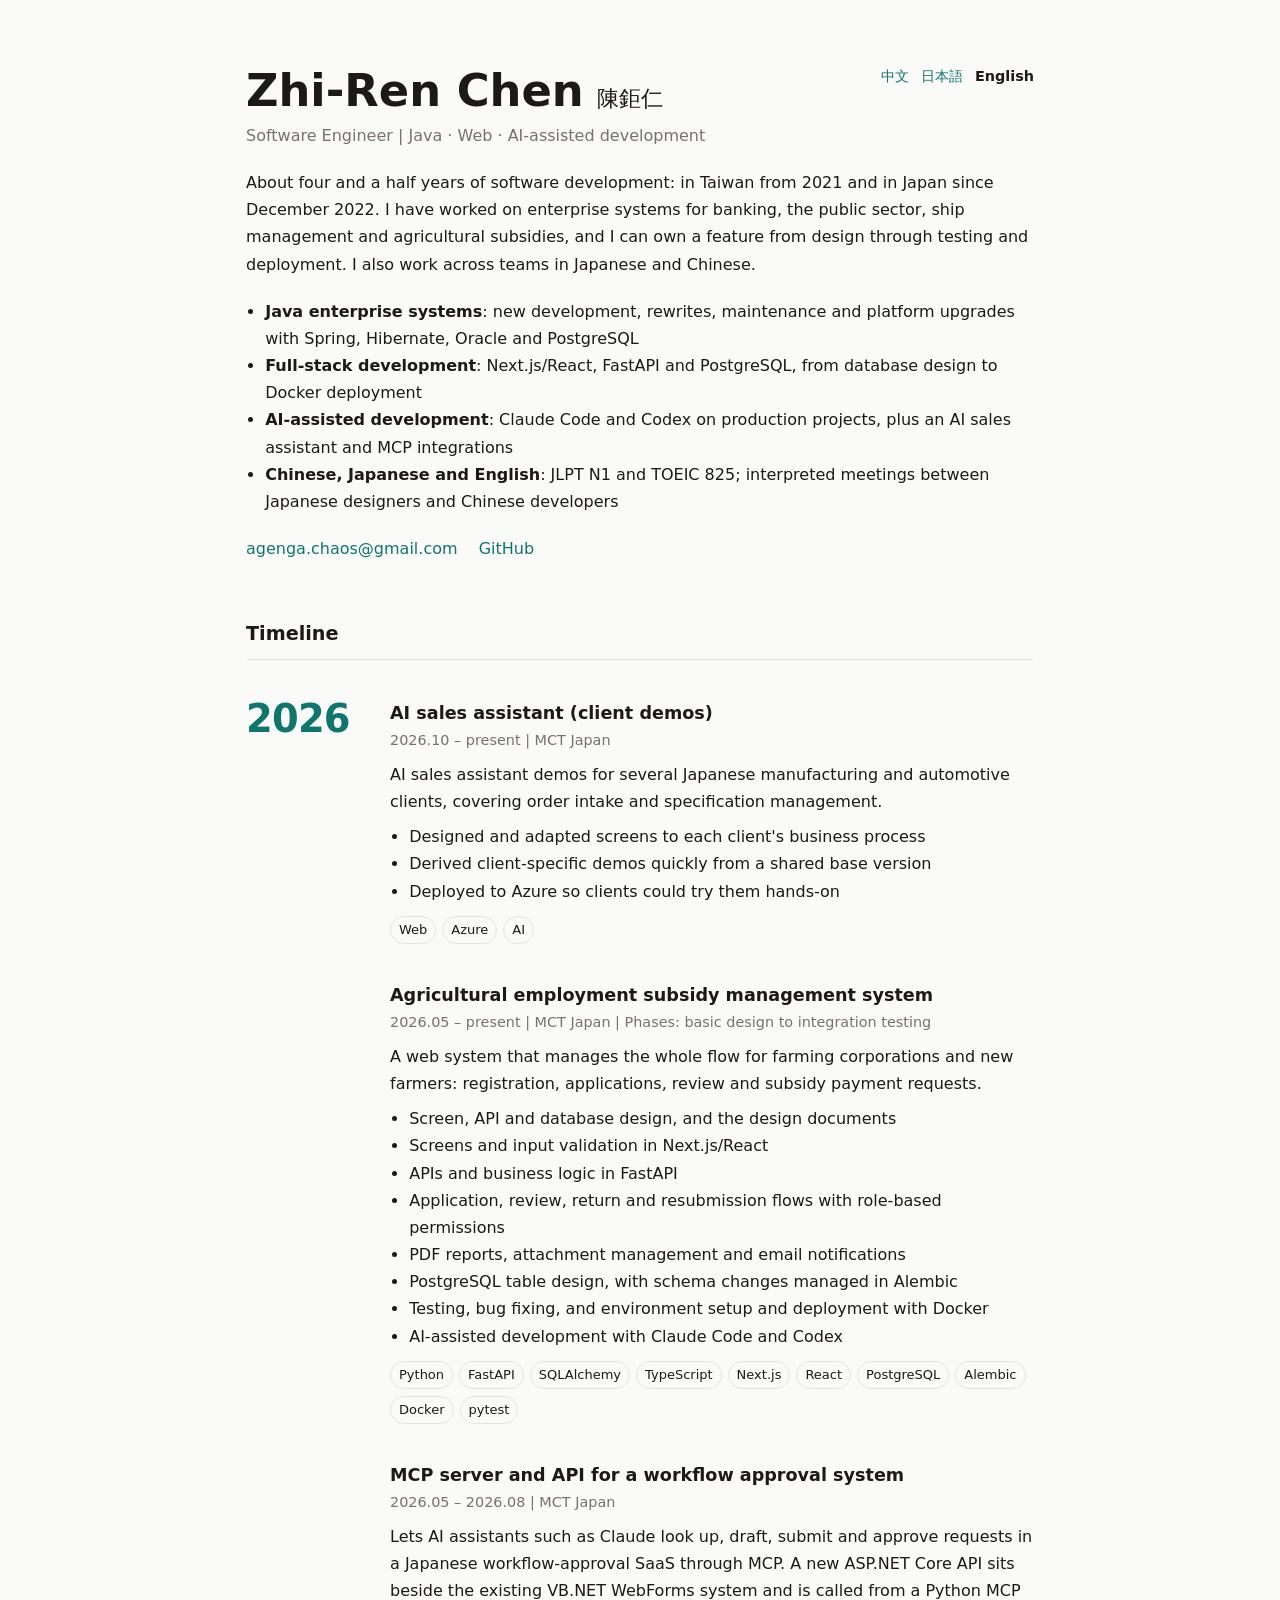
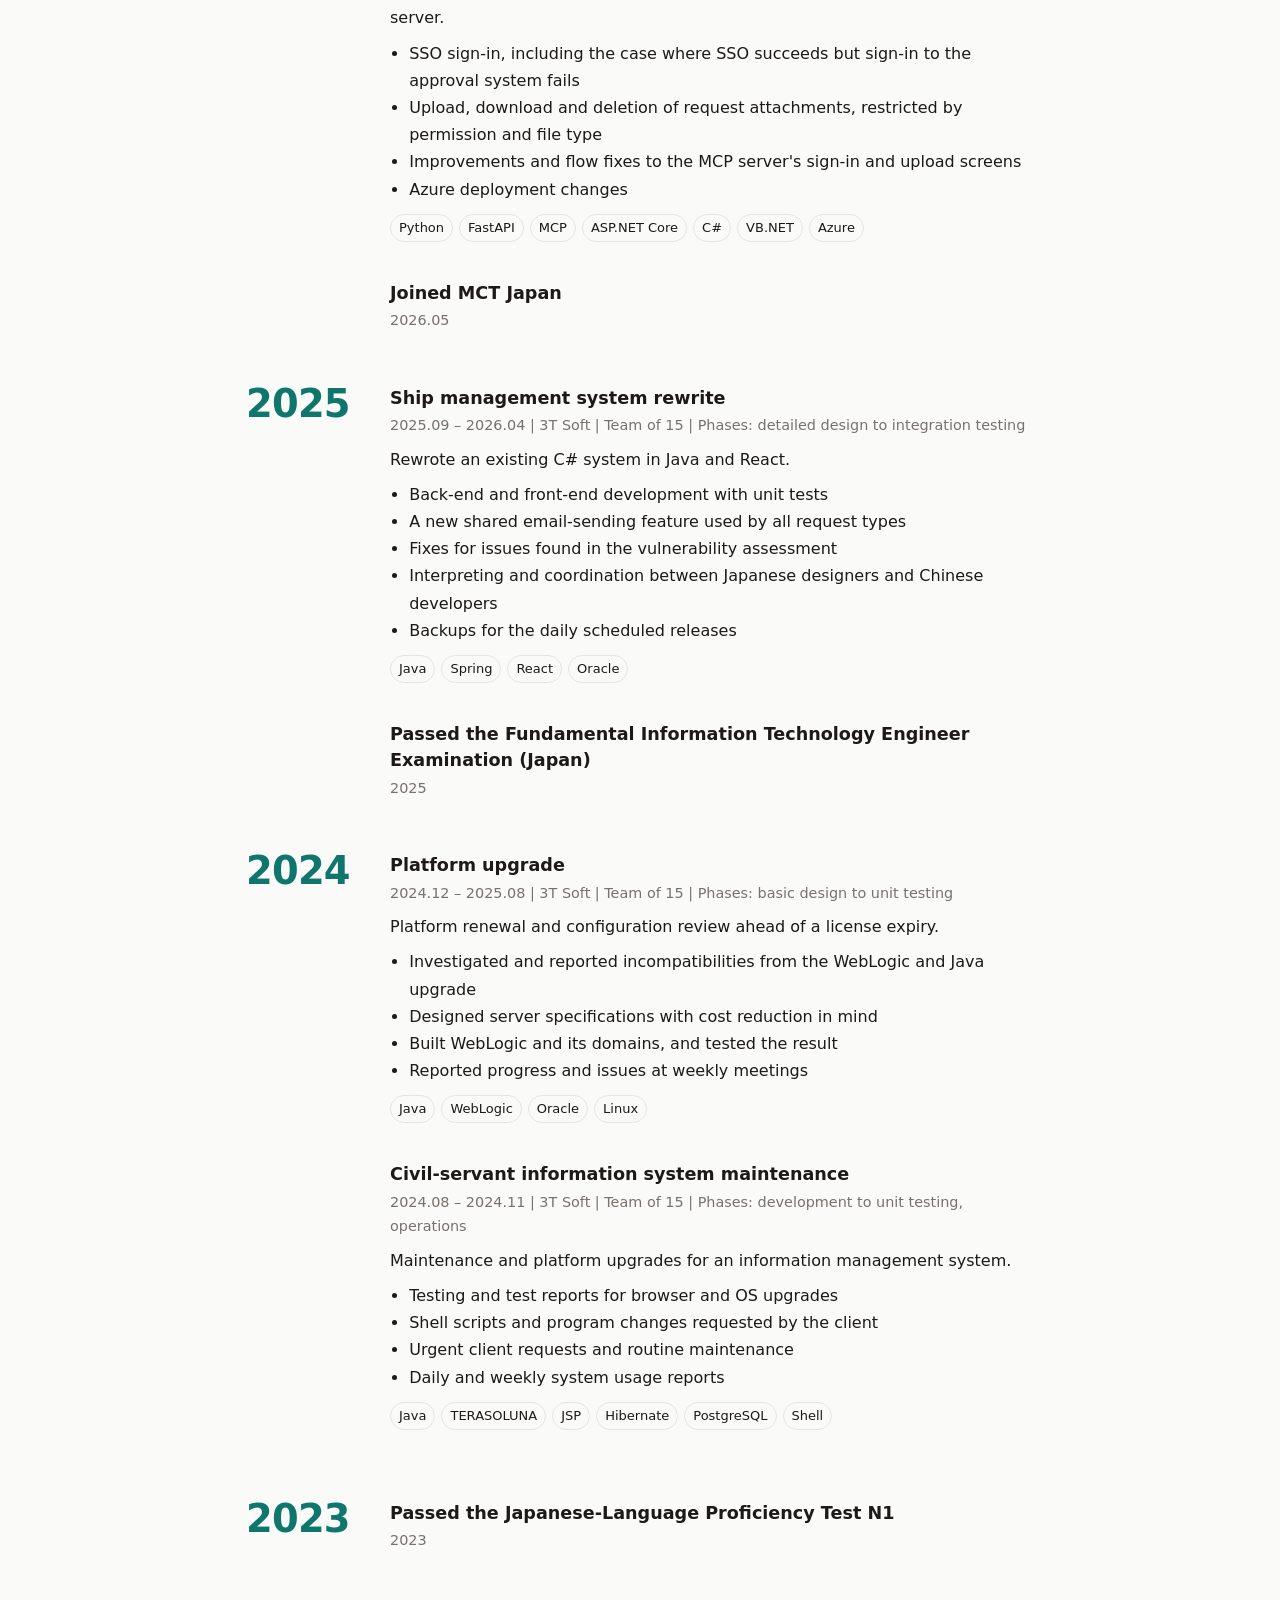
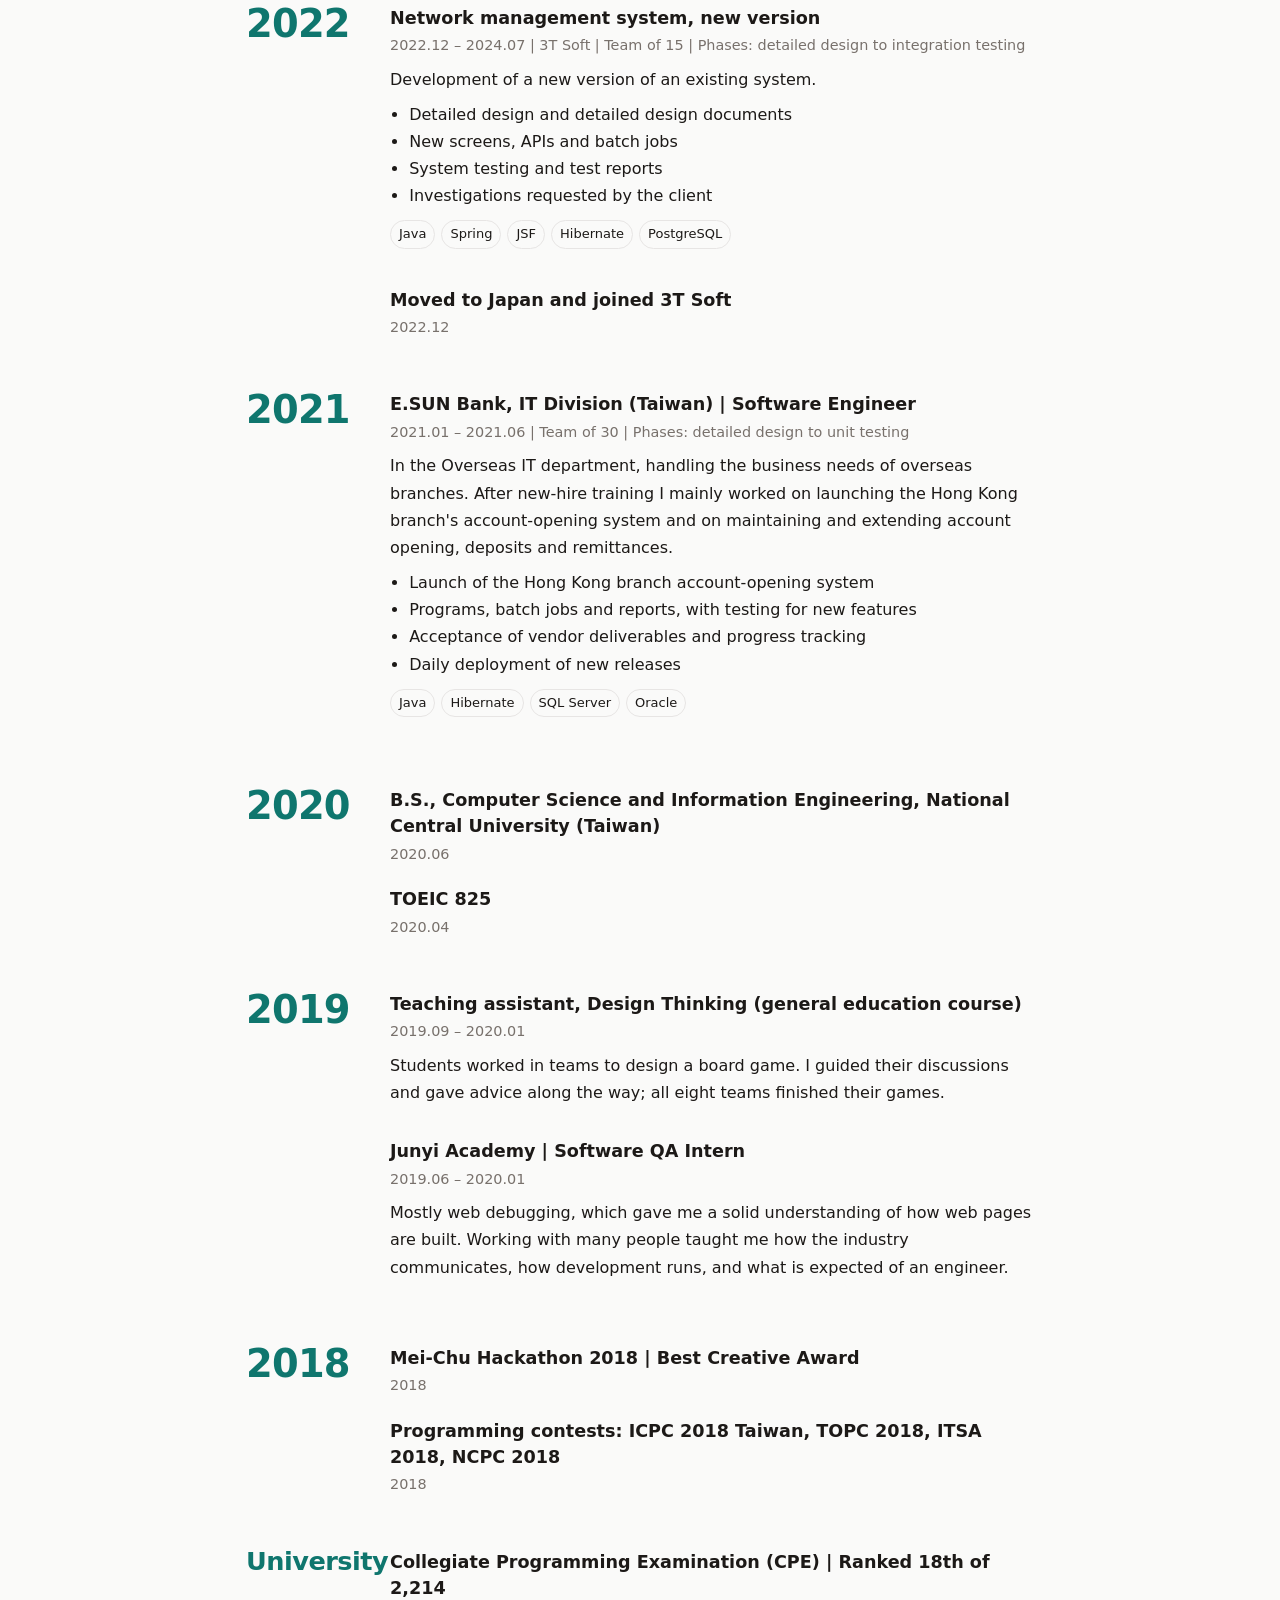
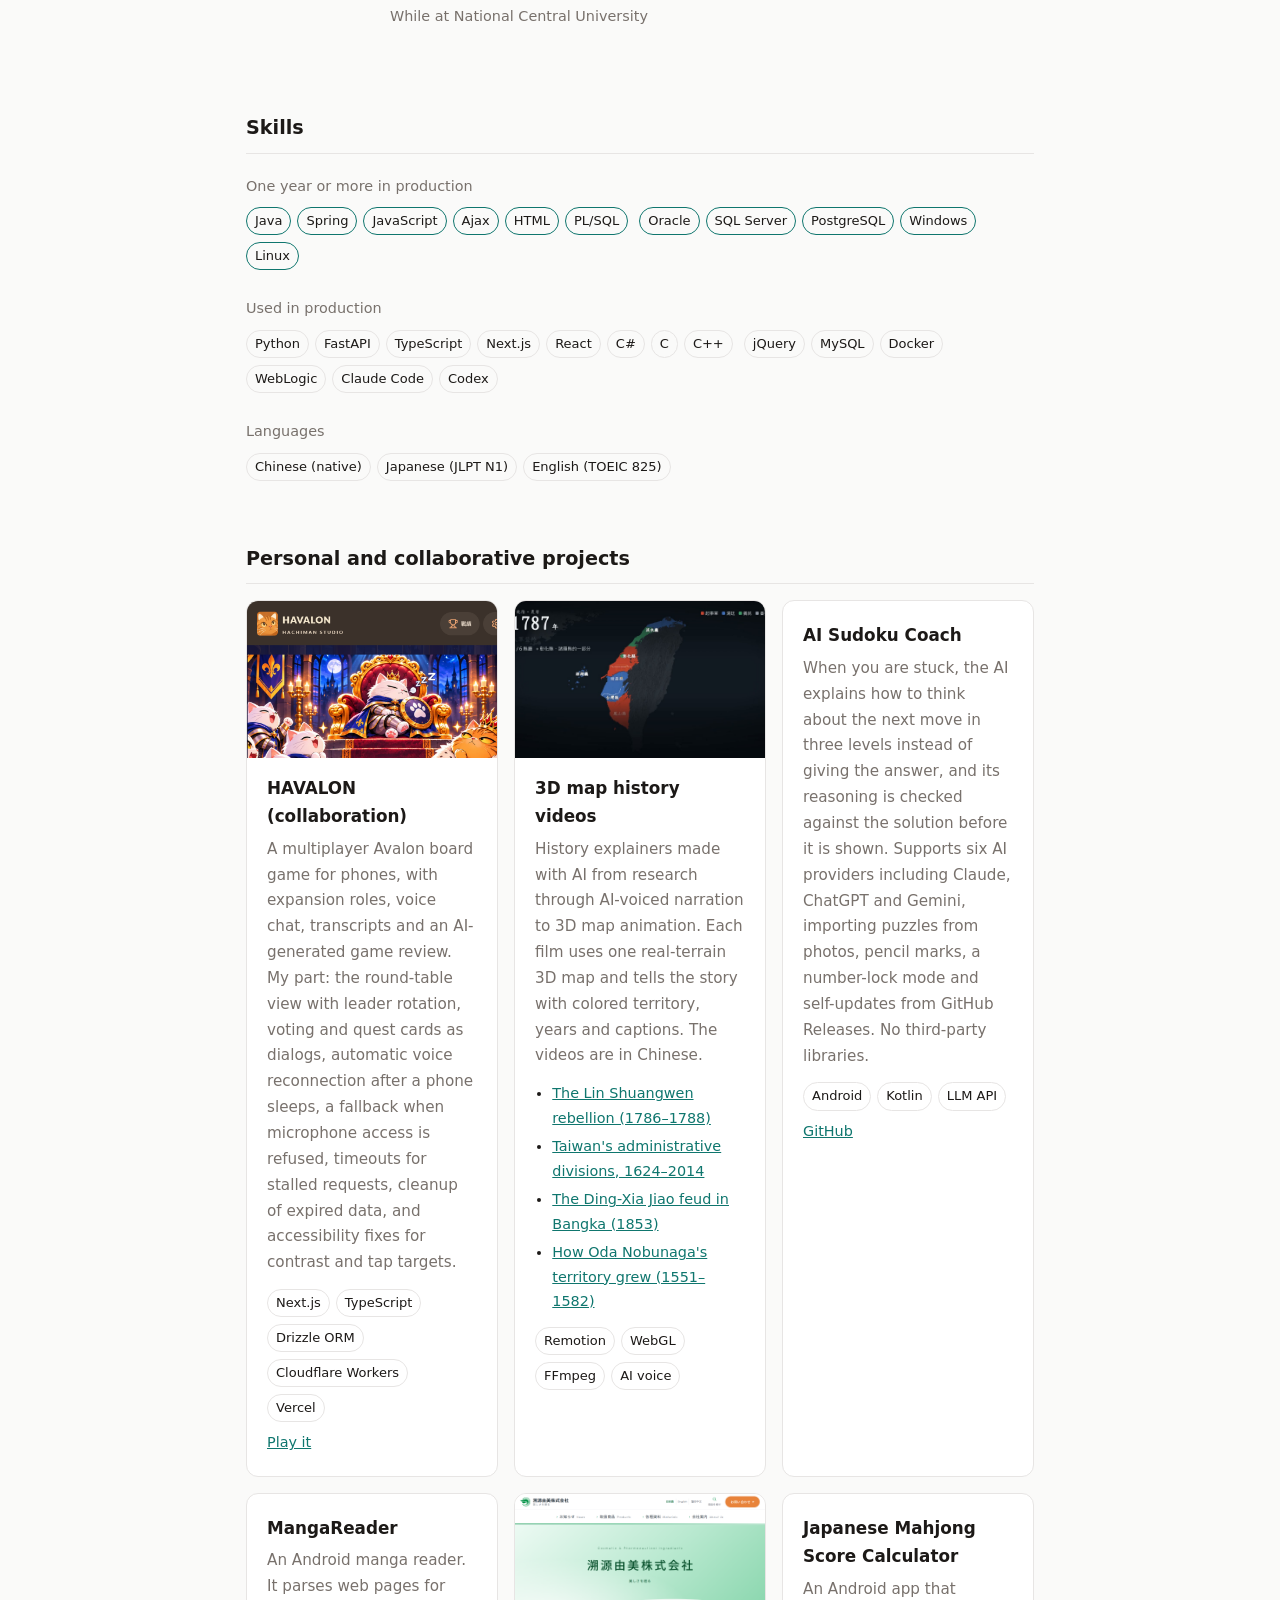
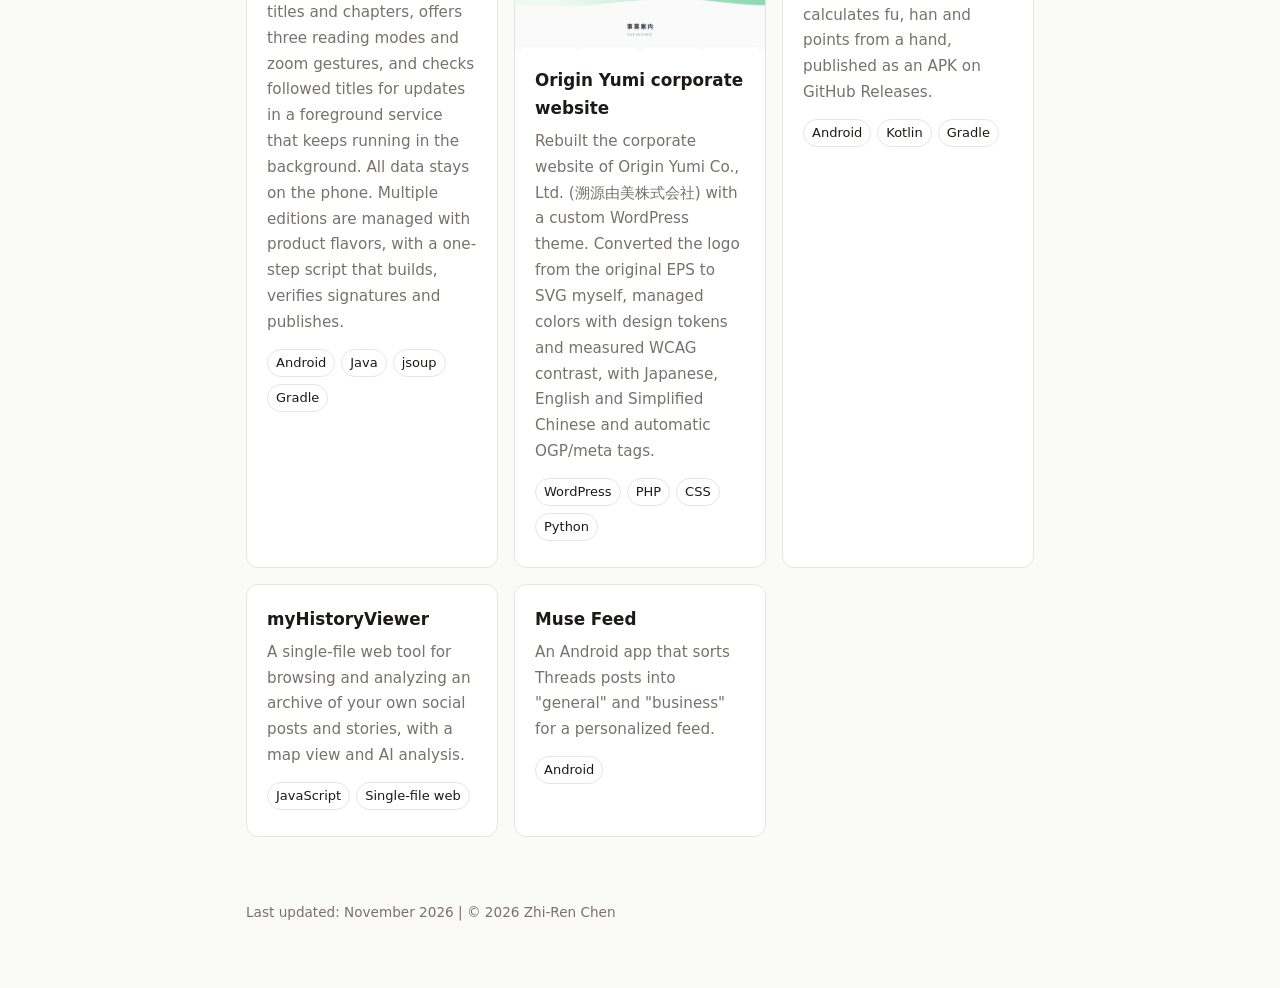
==== commit 3478b7b7: "Present career as a year-by-year timeline in all three languages Co-Authored-By: Claude Opus 5.5 <no" ====
--- a/en.html
+++ b/en.html
@@ -27,180 +27,216 @@
     <a href="https://github.com/agenga0320">GitHub</a>
   </p>
 
-  <h2>Education and certifications</h2>
-  <dl class="facts">
-    <dt>Education</dt><dd>B.S., Computer Science and Information Engineering, National Central University, Taiwan (June 2020)</dd>
-    <dt>Certifications</dt><dd>Fundamental Information Technology Engineer Examination, Japan (2025)</dd>
-    <dt></dt><dd>Japanese-Language Proficiency Test N1 (2023)</dd>
-    <dt></dt><dd>TOEIC 825 (April 2020)</dd>
-  </dl>
-
-  <h2>Work experience</h2>
-
-  <h3 class="employer">MCT Japan<span>May 2026 – present</span></h3>
-
-  <div class="job">
-    <div class="period">2026.10 – present</div>
-    <div>
-      <h3>AI sales assistant (client demos)</h3>
-      <p class="summary">AI sales assistant demos for several Japanese manufacturing and automotive clients, covering order intake and specification management.</p>
-      <ul>
-        <li>Designed and adapted screens to each client's business process</li>
-        <li>Derived client-specific demos quickly from a shared base version</li>
-        <li>Deployed to Azure so clients could try them hands-on</li>
-      </ul>
-      <div class="tags"><span>Web</span><span>Azure</span><span>AI</span></div>
-    </div>
+  <h2>Timeline</h2>
+  <div class="timeline">
+
+    <section class="year" aria-label="2026">
+      <p class="yr">2026</p>
+      <div>
+        <article class="ev">
+          <h3>AI sales assistant (client demos)</h3>
+          <p class="when">2026.10 – present | MCT Japan</p>
+          <p class="summary">AI sales assistant demos for several Japanese manufacturing and automotive clients, covering order intake and specification management.</p>
+          <ul>
+            <li>Designed and adapted screens to each client's business process</li>
+            <li>Derived client-specific demos quickly from a shared base version</li>
+            <li>Deployed to Azure so clients could try them hands-on</li>
+          </ul>
+          <div class="tags"><span>Web</span><span>Azure</span><span>AI</span></div>
+        </article>
+        <article class="ev">
+          <h3>Agricultural employment subsidy management system</h3>
+          <p class="when">2026.05 – present | MCT Japan | Phases: basic design to integration testing</p>
+          <p class="summary">A web system that manages the whole flow for farming corporations and new farmers: registration, applications, review and subsidy payment requests.</p>
+          <ul>
+            <li>Screen, API and database design, and the design documents</li>
+            <li>Screens and input validation in Next.js/React</li>
+            <li>APIs and business logic in FastAPI</li>
+            <li>Application, review, return and resubmission flows with role-based permissions</li>
+            <li>PDF reports, attachment management and email notifications</li>
+            <li>PostgreSQL table design, with schema changes managed in Alembic</li>
+            <li>Testing, bug fixing, and environment setup and deployment with Docker</li>
+            <li>AI-assisted development with Claude Code and Codex</li>
+          </ul>
+          <div class="tags"><span>Python</span><span>FastAPI</span><span>SQLAlchemy</span><span>TypeScript</span><span>Next.js</span><span>React</span><span>PostgreSQL</span><span>Alembic</span><span>Docker</span><span>pytest</span></div>
+        </article>
+        <article class="ev">
+          <h3>MCP server and API for a workflow approval system</h3>
+          <p class="when">2026.05 – 2026.08 | MCT Japan</p>
+          <p class="summary">Lets AI assistants such as Claude look up, draft, submit and approve requests in a Japanese workflow-approval SaaS through MCP. A new ASP.NET Core API sits beside the existing VB.NET WebForms system and is called from a Python MCP server.</p>
+          <ul>
+            <li>SSO sign-in, including the case where SSO succeeds but sign-in to the approval system fails</li>
+            <li>Upload, download and deletion of request attachments, restricted by permission and file type</li>
+            <li>Improvements and flow fixes to the MCP server's sign-in and upload screens</li>
+            <li>Azure deployment changes</li>
+          </ul>
+          <div class="tags"><span>Python</span><span>FastAPI</span><span>MCP</span><span>ASP.NET Core</span><span>C#</span><span>VB.NET</span><span>Azure</span></div>
+        </article>
+        <article class="ev ev-short">
+          <h3>Joined MCT Japan</h3>
+          <p class="when">2026.05</p>
+        </article>
+      </div>
+    </section>
+
+    <section class="year" aria-label="2025">
+      <p class="yr">2025</p>
+      <div>
+        <article class="ev">
+          <h3>Ship management system rewrite</h3>
+          <p class="when">2025.09 – 2026.04 | 3T Soft | Team of 15 | Phases: detailed design to integration testing</p>
+          <p class="summary">Rewrote an existing C# system in Java and React.</p>
+          <ul>
+            <li>Back-end and front-end development with unit tests</li>
+            <li>A new shared email-sending feature used by all request types</li>
+            <li>Fixes for issues found in the vulnerability assessment</li>
+            <li>Interpreting and coordination between Japanese designers and Chinese developers</li>
+            <li>Backups for the daily scheduled releases</li>
+          </ul>
+          <div class="tags"><span>Java</span><span>Spring</span><span>React</span><span>Oracle</span></div>
+        </article>
+        <article class="ev ev-short">
+          <h3>Passed the Fundamental Information Technology Engineer Examination (Japan)</h3>
+          <p class="when">2025</p>
+        </article>
+      </div>
+    </section>
+
+    <section class="year" aria-label="2024">
+      <p class="yr">2024</p>
+      <div>
+        <article class="ev">
+          <h3>Platform upgrade</h3>
+          <p class="when">2024.12 – 2025.08 | 3T Soft | Team of 15 | Phases: basic design to unit testing</p>
+          <p class="summary">Platform renewal and configuration review ahead of a license expiry.</p>
+          <ul>
+            <li>Investigated and reported incompatibilities from the WebLogic and Java upgrade</li>
+            <li>Designed server specifications with cost reduction in mind</li>
+            <li>Built WebLogic and its domains, and tested the result</li>
+            <li>Reported progress and issues at weekly meetings</li>
+          </ul>
+          <div class="tags"><span>Java</span><span>WebLogic</span><span>Oracle</span><span>Linux</span></div>
+        </article>
+        <article class="ev">
+          <h3>Civil-servant information system maintenance</h3>
+          <p class="when">2024.08 – 2024.11 | 3T Soft | Team of 15 | Phases: development to unit testing, operations</p>
+          <p class="summary">Maintenance and platform upgrades for an information management system.</p>
+          <ul>
+            <li>Testing and test reports for browser and OS upgrades</li>
+            <li>Shell scripts and program changes requested by the client</li>
+            <li>Urgent client requests and routine maintenance</li>
+            <li>Daily and weekly system usage reports</li>
+          </ul>
+          <div class="tags"><span>Java</span><span>TERASOLUNA</span><span>JSP</span><span>Hibernate</span><span>PostgreSQL</span><span>Shell</span></div>
+        </article>
+      </div>
+    </section>
+
+    <section class="year" aria-label="2023">
+      <p class="yr">2023</p>
+      <div>
+        <article class="ev ev-short">
+          <h3>Passed the Japanese-Language Proficiency Test N1</h3>
+          <p class="when">2023</p>
+        </article>
+      </div>
+    </section>
+
+    <section class="year" aria-label="2022">
+      <p class="yr">2022</p>
+      <div>
+        <article class="ev">
+          <h3>Network management system, new version</h3>
+          <p class="when">2022.12 – 2024.07 | 3T Soft | Team of 15 | Phases: detailed design to integration testing</p>
+          <p class="summary">Development of a new version of an existing system.</p>
+          <ul>
+            <li>Detailed design and detailed design documents</li>
+            <li>New screens, APIs and batch jobs</li>
+            <li>System testing and test reports</li>
+            <li>Investigations requested by the client</li>
+          </ul>
+          <div class="tags"><span>Java</span><span>Spring</span><span>JSF</span><span>Hibernate</span><span>PostgreSQL</span></div>
+        </article>
+        <article class="ev ev-short">
+          <h3>Moved to Japan and joined 3T Soft</h3>
+          <p class="when">2022.12</p>
+        </article>
+      </div>
+    </section>
+
+    <section class="year" aria-label="2021">
+      <p class="yr">2021</p>
+      <div>
+        <article class="ev">
+          <h3>E.SUN Bank, IT Division (Taiwan) | Software Engineer</h3>
+          <p class="when">2021.01 – 2021.06 | Team of 30 | Phases: detailed design to unit testing</p>
+          <p class="summary">In the Overseas IT department, handling the business needs of overseas branches. After new-hire training I mainly worked on launching the Hong Kong branch's account-opening system and on maintaining and extending account opening, deposits and remittances.</p>
+          <ul>
+            <li>Launch of the Hong Kong branch account-opening system</li>
+            <li>Programs, batch jobs and reports, with testing for new features</li>
+            <li>Acceptance of vendor deliverables and progress tracking</li>
+            <li>Daily deployment of new releases</li>
+          </ul>
+          <div class="tags"><span>Java</span><span>Hibernate</span><span>SQL Server</span><span>Oracle</span></div>
+        </article>
+      </div>
+    </section>
+
+    <section class="year" aria-label="2020">
+      <p class="yr">2020</p>
+      <div>
+        <article class="ev ev-short">
+          <h3>B.S., Computer Science and Information Engineering, National Central University (Taiwan)</h3>
+          <p class="when">2020.06</p>
+        </article>
+        <article class="ev ev-short">
+          <h3>TOEIC 825</h3>
+          <p class="when">2020.04</p>
+        </article>
+      </div>
+    </section>
+
+    <section class="year" aria-label="2019">
+      <p class="yr">2019</p>
+      <div>
+        <article class="ev">
+          <h3>Teaching assistant, Design Thinking (general education course)</h3>
+          <p class="when">2019.09 – 2020.01</p>
+          <p class="summary">Students worked in teams to design a board game. I guided their discussions and gave advice along the way; all eight teams finished their games.</p>
+        </article>
+        <article class="ev">
+          <h3>Junyi Academy | Software QA Intern</h3>
+          <p class="when">2019.06 – 2020.01</p>
+          <p class="summary">Mostly web debugging, which gave me a solid understanding of how web pages are built. Working with many people taught me how the industry communicates, how development runs, and what is expected of an engineer.</p>
+        </article>
+      </div>
+    </section>
+
+    <section class="year" aria-label="2018">
+      <p class="yr">2018</p>
+      <div>
+        <article class="ev ev-short">
+          <h3>Mei-Chu Hackathon 2018 | Best Creative Award</h3>
+          <p class="when">2018</p>
+        </article>
+        <article class="ev ev-short">
+          <h3>Programming contests: ICPC 2018 Taiwan, TOPC 2018, ITSA 2018, NCPC 2018</h3>
+          <p class="when">2018</p>
+        </article>
+      </div>
+    </section>
+
+    <section class="year" aria-label="University">
+      <p class="yr yr-text">University</p>
+      <div>
+        <article class="ev ev-short">
+          <h3>Collegiate Programming Examination (CPE) | Ranked 18th of 2,214</h3>
+          <p class="when">While at National Central University</p>
+        </article>
+      </div>
+    </section>
+
   </div>
-
-  <div class="job">
-    <div class="period">2026.05 – present</div>
-    <div>
-      <h3>Agricultural employment subsidy management system</h3>
-      <p class="summary">A web system that manages the whole flow for farming corporations and new farmers: registration, applications, review and subsidy payment requests.</p>
-      <p class="meta">Phases: basic design to integration testing</p>
-      <ul>
-        <li>Screen, API and database design, and the design documents</li>
-        <li>Screens and input validation in Next.js/React</li>
-        <li>APIs and business logic in FastAPI</li>
-        <li>Application, review, return and resubmission flows with role-based permissions</li>
-        <li>PDF reports, attachment management and email notifications</li>
-        <li>PostgreSQL table design, with schema changes managed in Alembic</li>
-        <li>Testing, bug fixing, and environment setup and deployment with Docker</li>
-        <li>AI-assisted development with Claude Code and Codex</li>
-      </ul>
-      <div class="tags"><span>Python</span><span>FastAPI</span><span>SQLAlchemy</span><span>TypeScript</span><span>Next.js</span><span>React</span><span>PostgreSQL</span><span>Alembic</span><span>Docker</span><span>pytest</span></div>
-    </div>
-  </div>
-
-  <div class="job">
-    <div class="period">2026.05 – 2026.08</div>
-    <div>
-      <h3>MCP server and API for a workflow approval system</h3>
-      <p class="summary">Lets AI assistants such as Claude look up, draft, submit and approve requests in a Japanese workflow-approval SaaS through MCP. A new ASP.NET Core API sits beside the existing VB.NET WebForms system and is called from a Python MCP server.</p>
-      <ul>
-        <li>SSO sign-in, including the case where SSO succeeds but sign-in to the approval system fails</li>
-        <li>Upload, download and deletion of request attachments, restricted by permission and file type</li>
-        <li>Improvements and flow fixes to the MCP server's sign-in and upload screens</li>
-        <li>Azure deployment changes</li>
-      </ul>
-      <div class="tags"><span>Python</span><span>FastAPI</span><span>MCP</span><span>ASP.NET Core</span><span>C#</span><span>VB.NET</span><span>Azure</span></div>
-    </div>
-  </div>
-
-  <h3 class="employer">3T Soft<span>Dec 2022 – Apr 2026</span></h3>
-
-  <div class="job">
-    <div class="period">2025.09 – 2026.04</div>
-    <div>
-      <h3>Ship management system rewrite</h3>
-      <p class="summary">Rewrote an existing C# system in Java and React.</p>
-      <p class="meta">Team of 15 | Phases: detailed design to integration testing</p>
-      <ul>
-        <li>Back-end and front-end development with unit tests</li>
-        <li>A new shared email-sending feature used by all request types</li>
-        <li>Fixes for issues found in the vulnerability assessment</li>
-        <li>Interpreting and coordination between Japanese designers and Chinese developers</li>
-        <li>Backups for the daily scheduled releases</li>
-      </ul>
-      <div class="tags"><span>Java</span><span>Spring</span><span>React</span><span>Oracle</span></div>
-    </div>
-  </div>
-
-  <div class="job">
-    <div class="period">2024.12 – 2025.08</div>
-    <div>
-      <h3>Platform upgrade</h3>
-      <p class="summary">Platform renewal and configuration review ahead of a license expiry.</p>
-      <p class="meta">Team of 15 | Phases: basic design to unit testing</p>
-      <ul>
-        <li>Investigated and reported incompatibilities from the WebLogic and Java upgrade</li>
-        <li>Designed server specifications with cost reduction in mind</li>
-        <li>Built WebLogic and its domains, and tested the result</li>
-        <li>Reported progress and issues at weekly meetings</li>
-      </ul>
-      <div class="tags"><span>Java</span><span>WebLogic</span><span>Oracle</span><span>Linux</span></div>
-    </div>
-  </div>
-
-  <div class="job">
-    <div class="period">2024.08 – 2024.11</div>
-    <div>
-      <h3>Civil-servant information system maintenance</h3>
-      <p class="summary">Maintenance and platform upgrades for an information management system.</p>
-      <p class="meta">Team of 15 | Phases: development to unit testing, operations</p>
-      <ul>
-        <li>Testing and test reports for browser and OS upgrades</li>
-        <li>Shell scripts and program changes requested by the client</li>
-        <li>Urgent client requests and routine maintenance</li>
-        <li>Daily and weekly system usage reports</li>
-      </ul>
-      <div class="tags"><span>Java</span><span>TERASOLUNA</span><span>JSP</span><span>Hibernate</span><span>PostgreSQL</span><span>Shell</span></div>
-    </div>
-  </div>
-
-  <div class="job">
-    <div class="period">2022.12 – 2024.07</div>
-    <div>
-      <h3>Network management system, new version</h3>
-      <p class="summary">Development of a new version of an existing system.</p>
-      <p class="meta">Team of 15 | Phases: detailed design to integration testing</p>
-      <ul>
-        <li>Detailed design and detailed design documents</li>
-        <li>New screens, APIs and batch jobs</li>
-        <li>System testing and test reports</li>
-        <li>Investigations requested by the client</li>
-      </ul>
-      <div class="tags"><span>Java</span><span>Spring</span><span>JSF</span><span>Hibernate</span><span>PostgreSQL</span></div>
-    </div>
-  </div>
-
-  <h3 class="employer">E.SUN Bank, IT Division (Taiwan)<span>Jan 2021 – Jun 2021</span></h3>
-
-  <div class="job">
-    <div class="period">2021.01 – 2021.06</div>
-    <div>
-      <h3>Software Engineer</h3>
-      <p class="summary">In the Overseas IT department, handling the business needs of overseas branches. After new-hire training I mainly worked on launching the Hong Kong branch's account-opening system and on maintaining and extending account opening, deposits and remittances.</p>
-      <p class="meta">Team of 30 | Phases: detailed design to unit testing</p>
-      <ul>
-        <li>Launch of the Hong Kong branch account-opening system</li>
-        <li>Programs, batch jobs and reports, with testing for new features</li>
-        <li>Acceptance of vendor deliverables and progress tracking</li>
-        <li>Daily deployment of new releases</li>
-      </ul>
-      <div class="tags"><span>Java</span><span>Hibernate</span><span>SQL Server</span><span>Oracle</span></div>
-    </div>
-  </div>
-
-  <h3 class="employer">Junyi Academy<span>Jun 2019 – Jan 2020</span></h3>
-
-  <div class="job">
-    <div class="period">2019.06 – 2020.01</div>
-    <div>
-      <h3>Software QA Intern</h3>
-      <p class="summary">Mostly web debugging, which gave me a solid understanding of how web pages are built. Working with many people taught me how the industry communicates, how development runs, and what is expected of an engineer.</p>
-    </div>
-  </div>
-
-  <h2>Other experience</h2>
-  <div class="job">
-    <div class="period">2019.09 – 2020.01</div>
-    <div>
-      <h3>Teaching assistant, Design Thinking (general education course)</h3>
-      <p class="summary">Students worked in teams to design a board game. I guided their discussions and gave advice along the way; all eight teams finished their games.</p>
-    </div>
-  </div>
-
-  <h2>Competitions</h2>
-  <dl class="facts">
-    <dt>Collegiate Programming Examination (CPE)</dt><dd>Ranked 18th of 2,214</dd>
-    <dt>Mei-Chu Hackathon 2018</dt><dd>Best Creative Award</dd>
-    <dt>ICPC 2018 Taiwan</dt><dd>Participant</dd>
-    <dt>TOPC 2018</dt><dd>Participant</dd>
-    <dt>ITSA 2018</dt><dd>Participant</dd>
-    <dt>NCPC 2018</dt><dd>Participant</dd>
-  </dl>
 
   <h2>Skills</h2>
   <h4>One year or more in production</h4>
--- a/style.css
+++ b/style.css
@@ -5,25 +5,27 @@
 * { box-sizing:border-box; }
 body { margin:0; background:var(--bg); color:var(--fg); font:16px/1.7 system-ui, "Noto Sans TC", "Microsoft JhengHei", sans-serif; }
 main { max-width:820px; margin:0 auto; padding:64px 16px; }
-h1 { font-size:2.2rem; margin:0 0 4px; }
+h1 { font-size:2.8rem; line-height:1.2; margin:0 0 4px; }
 .role { color:var(--muted); margin:0 0 20px; }
 .links a { color:var(--accent); margin-right:16px; text-decoration:none; }
 .links a:hover { text-decoration:underline; }
 h2 { font-size:1.2rem; margin:56px 0 16px; padding-bottom:8px; border-bottom:1px solid var(--line); }
-.facts { display:grid; gap:8px 24px; grid-template-columns:max-content 1fr; margin:0; }
-.facts dt { color:var(--muted); }
-.facts dd { margin:0; }
-.employer { font-size:1.05rem; margin:32px 0 0; }
-.employer span { color:var(--muted); font-weight:normal; font-size:.9rem; margin-left:8px; }
-.job { display:grid; grid-template-columns:120px 1fr; gap:16px; padding:20px 0; border-bottom:1px solid var(--line); }
-.job:last-of-type { border-bottom:0; }
-.period { color:var(--muted); font-size:.9rem; font-variant-numeric:tabular-nums; }
-.job h3 { margin:0 0 4px; font-size:1.05rem; }
-.job .summary { margin:0 0 8px; color:var(--muted); }
-.job .meta { margin:0 0 8px; font-size:.85rem; color:var(--muted); }
-.job ul { margin:0 0 10px; padding-left:1.2em; }
-.job li { font-size:.95rem; }
-@media (max-width:560px) { .job { grid-template-columns:1fr; gap:4px; } }
+/* timeline: the year stays beside its entries while they scroll */
+.year { display:grid; grid-template-columns:7.5rem 1fr; gap:24px; padding:24px 0 8px; }
+.yr { position:sticky; top:16px; align-self:start; margin:0; font-size:2.4rem; font-weight:700; line-height:1; color:var(--accent); font-variant-numeric:tabular-nums; letter-spacing:-0.02em; }
+.yr.yr-text { font-size:1.6rem; }
+.ev { margin:0 0 32px; }
+.ev h3 { margin:0; font-size:1.1rem; line-height:1.5; }
+.ev .when { margin:2px 0 8px; color:var(--muted); font-size:.9rem; font-variant-numeric:tabular-nums; }
+.ev .summary { margin:0 0 8px; }
+.ev ul { margin:0 0 10px; padding-left:1.2em; }
+.ev li { font-size:1rem; }
+.ev-short { margin-bottom:20px; }
+.ev-short .when { margin-bottom:0; }
+@media (max-width:560px) {
+  .year { grid-template-columns:1fr; gap:12px; padding-top:64px; }
+  .yr { position:static; font-size:2rem; }
+}
 .grid { display:grid; gap:16px; grid-template-columns:repeat(auto-fill, minmax(240px, 1fr)); }
 .card { background:var(--card); border:1px solid var(--line); border-radius:12px; padding:20px; overflow:hidden; }
 .card img { display:block; width:calc(100% + 40px); margin:-20px -20px 16px; aspect-ratio:16/10; height:auto; object-fit:cover; object-position:50% 0; }
@@ -32,7 +34,7 @@
 .card a { color:var(--accent); font-size:.9rem; }
 .card ul { margin:0 0 12px; padding-left:1.2em; font-size:.9rem; }
 .card li { margin-bottom:4px; }
-.tags span { display:inline-block; font-size:.78rem; padding:2px 8px; margin:0 6px 6px 0; border-radius:999px; border:1px solid var(--line); }
+.tags span { display:inline-block; font-size:.8125rem; padding:2px 8px; margin:0 6px 6px 0; border-radius:999px; border:1px solid var(--line); }
 .tags.strong span { border-color:var(--accent); }
 h4 { margin:20px 0 8px; font-size:.9rem; color:var(--muted); font-weight:normal; }
 .highlights { margin:20px 0; padding-left:1.2em; }
@@ -41,7 +43,8 @@
   :root { --bg:#fff; --fg:#000; --muted:#444; --card:#fff; --line:#ccc; --accent:#000; }
   main { padding:0; max-width:none; }
   h2 { margin-top:28px; }
-  .job, .card { break-inside:avoid; }
+  .ev, .card { break-inside:avoid; }
+  .yr { position:static; }
   .lang { display:none; }
 }
 .lang { float:right; font-size:.9rem; }
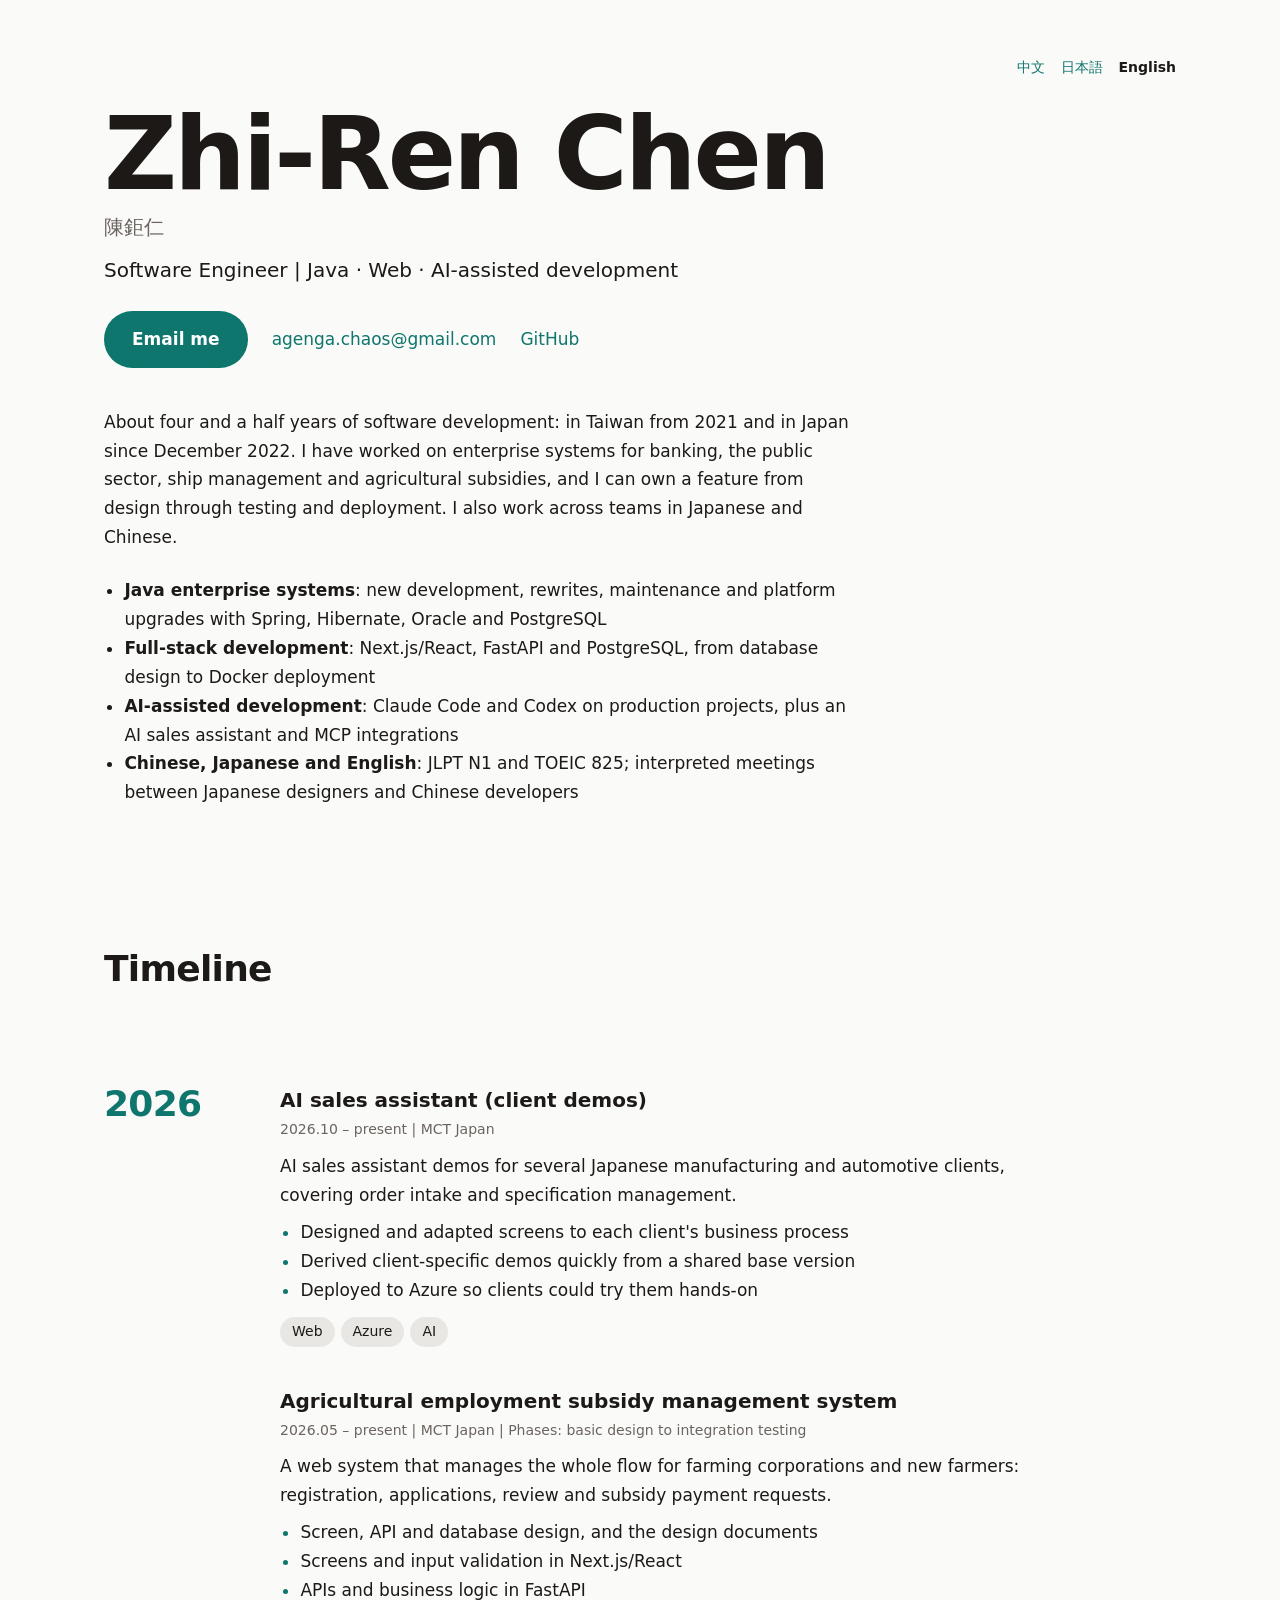
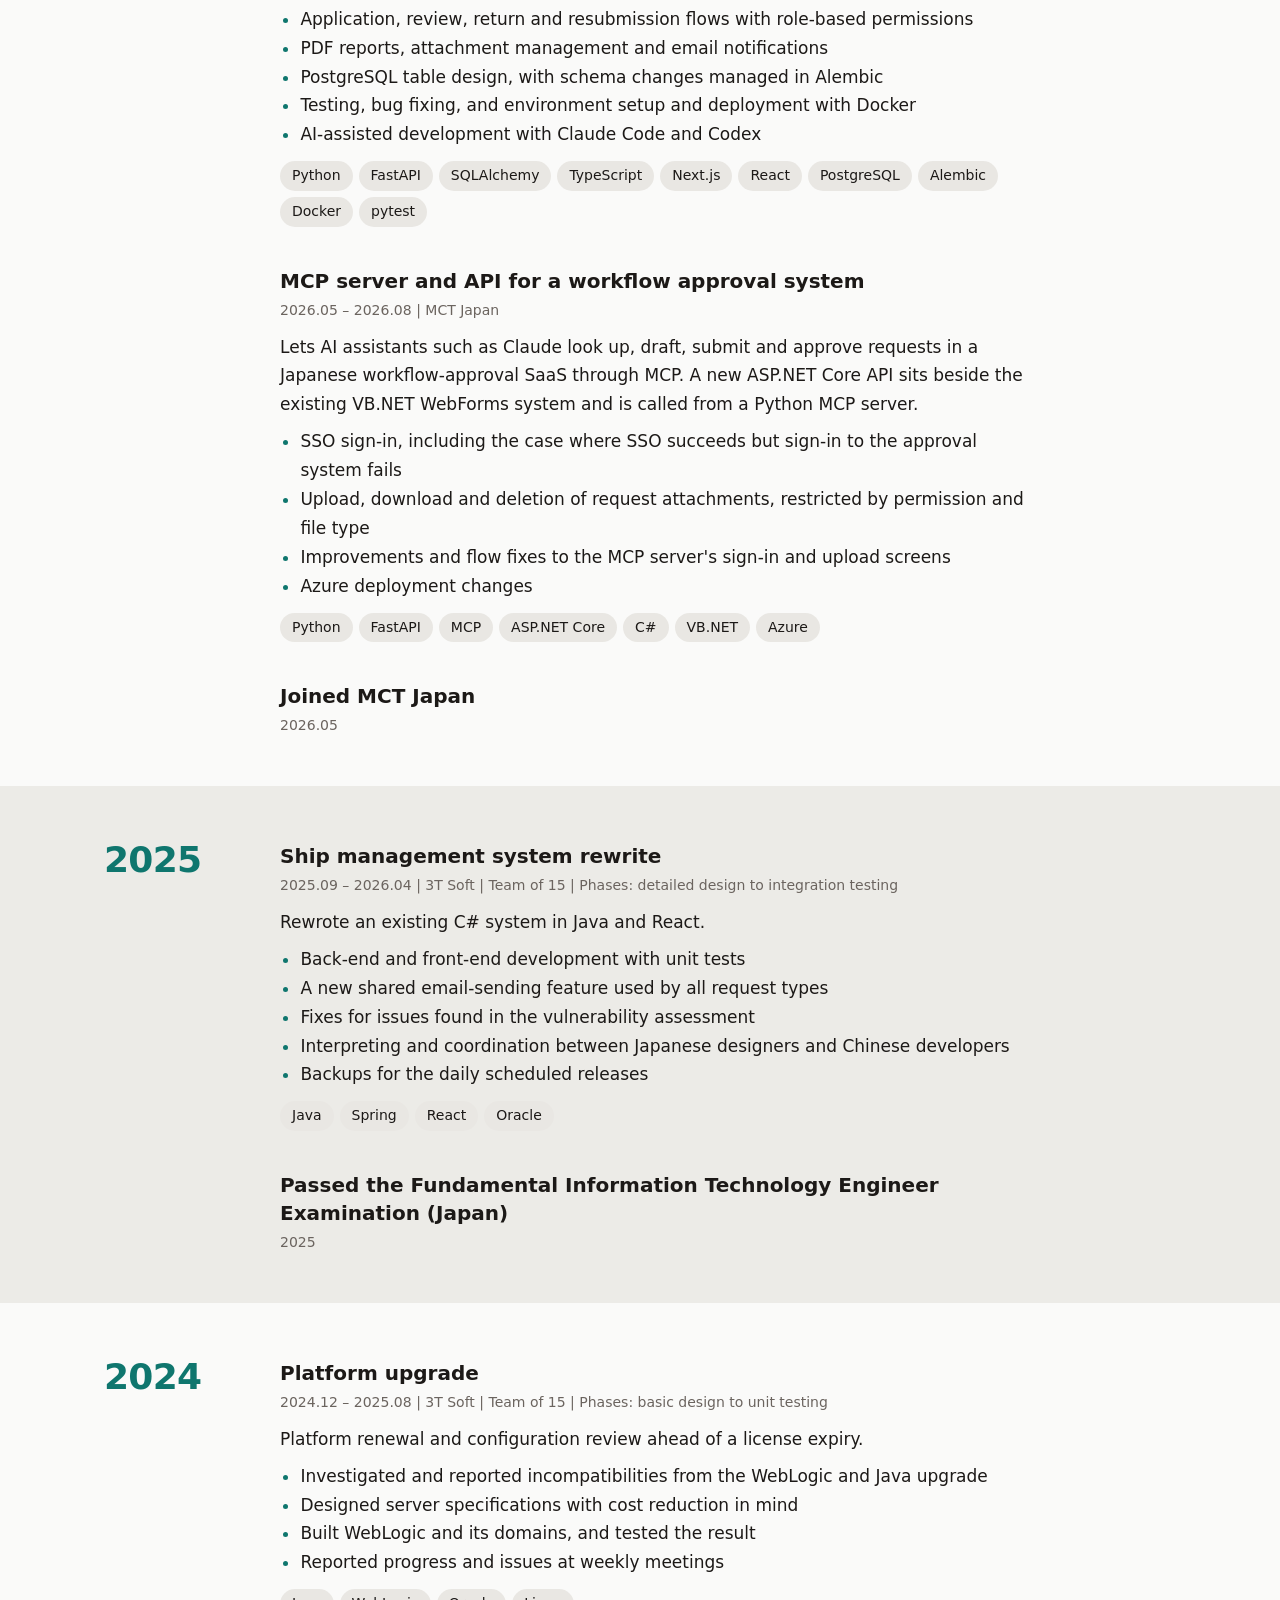
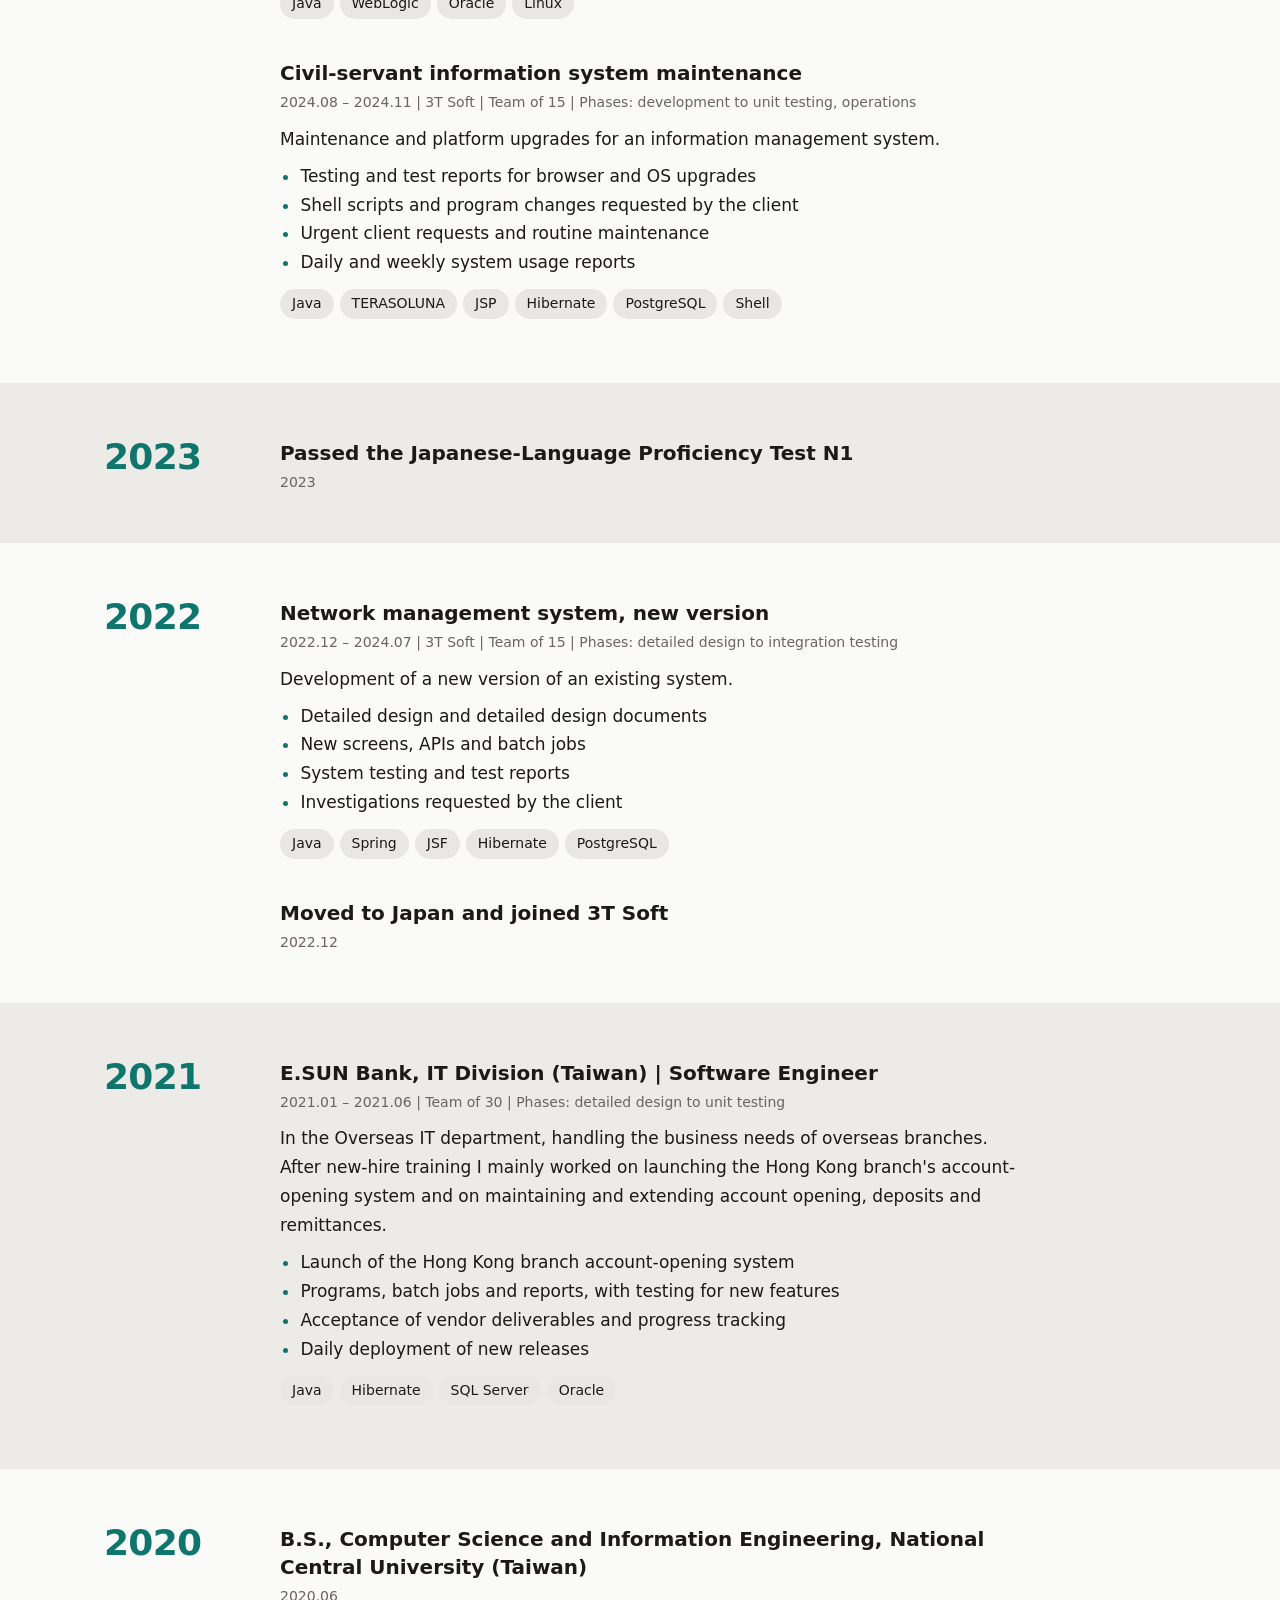
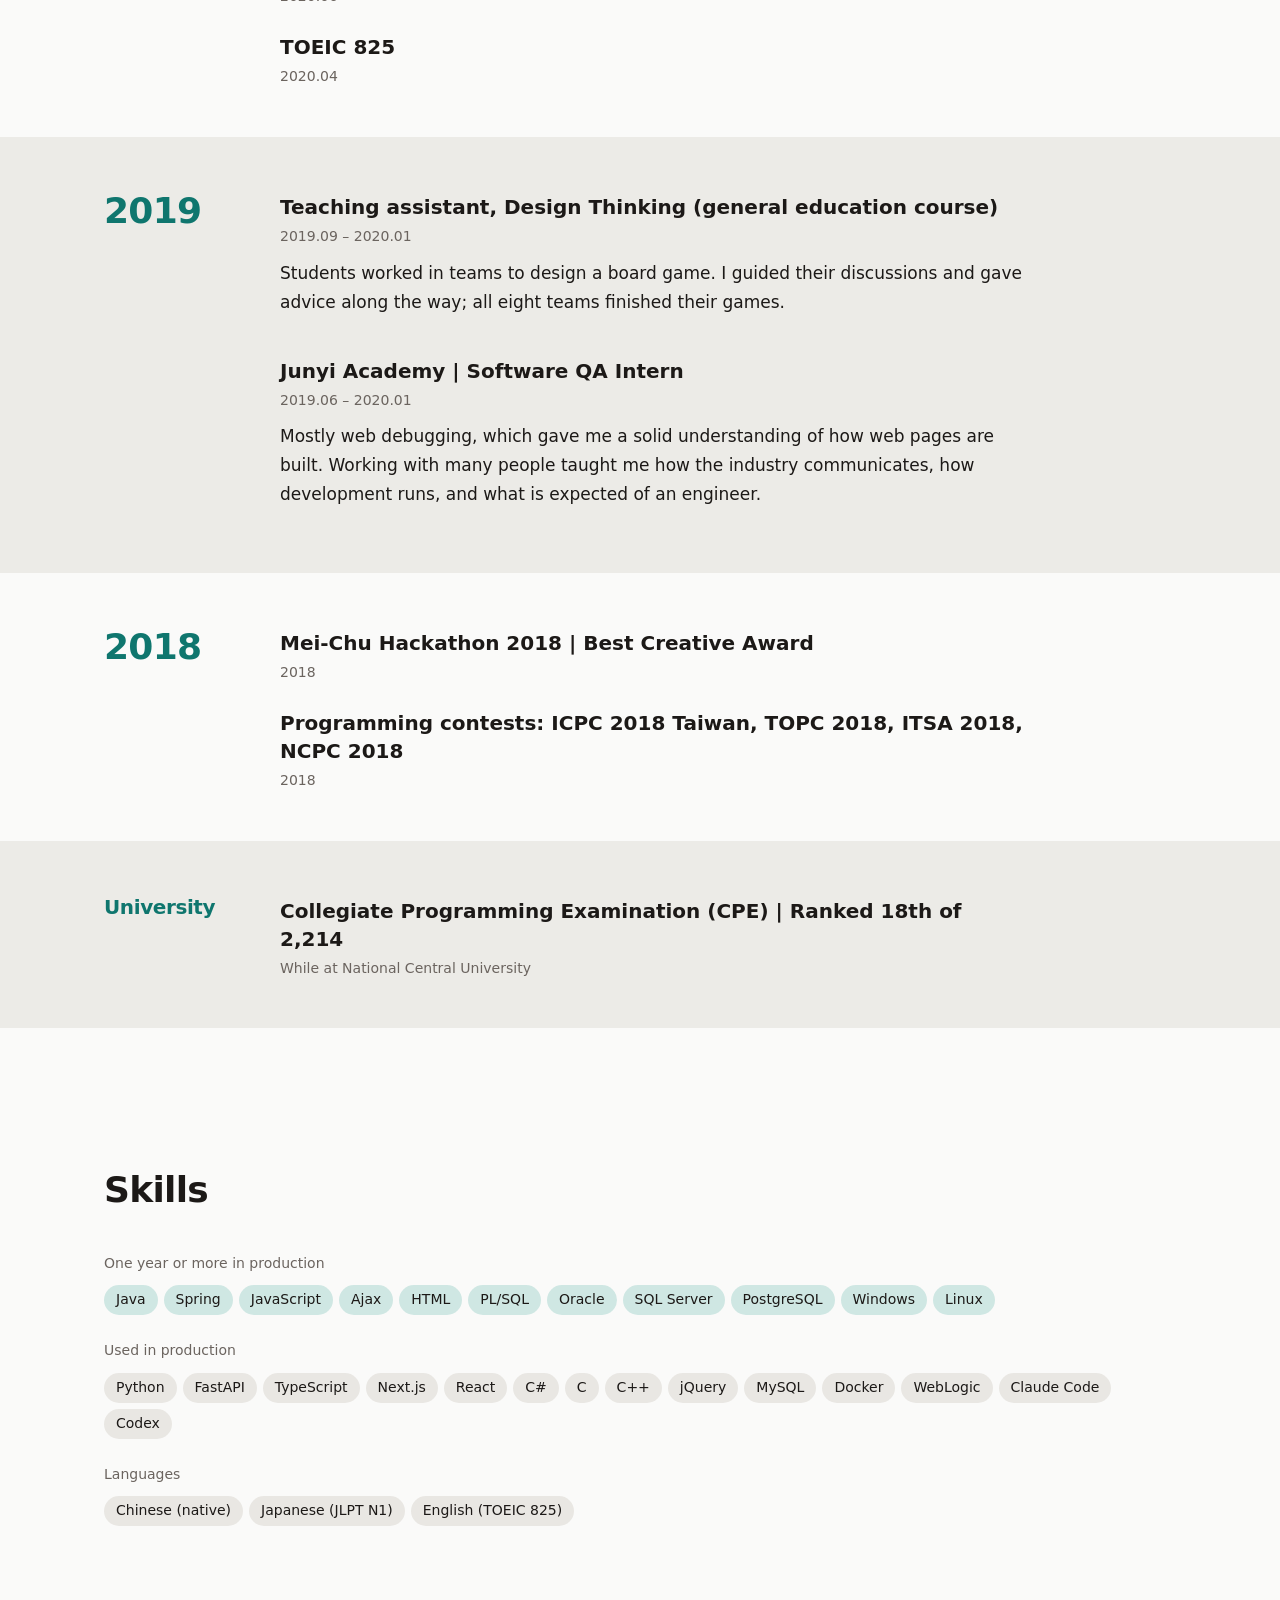
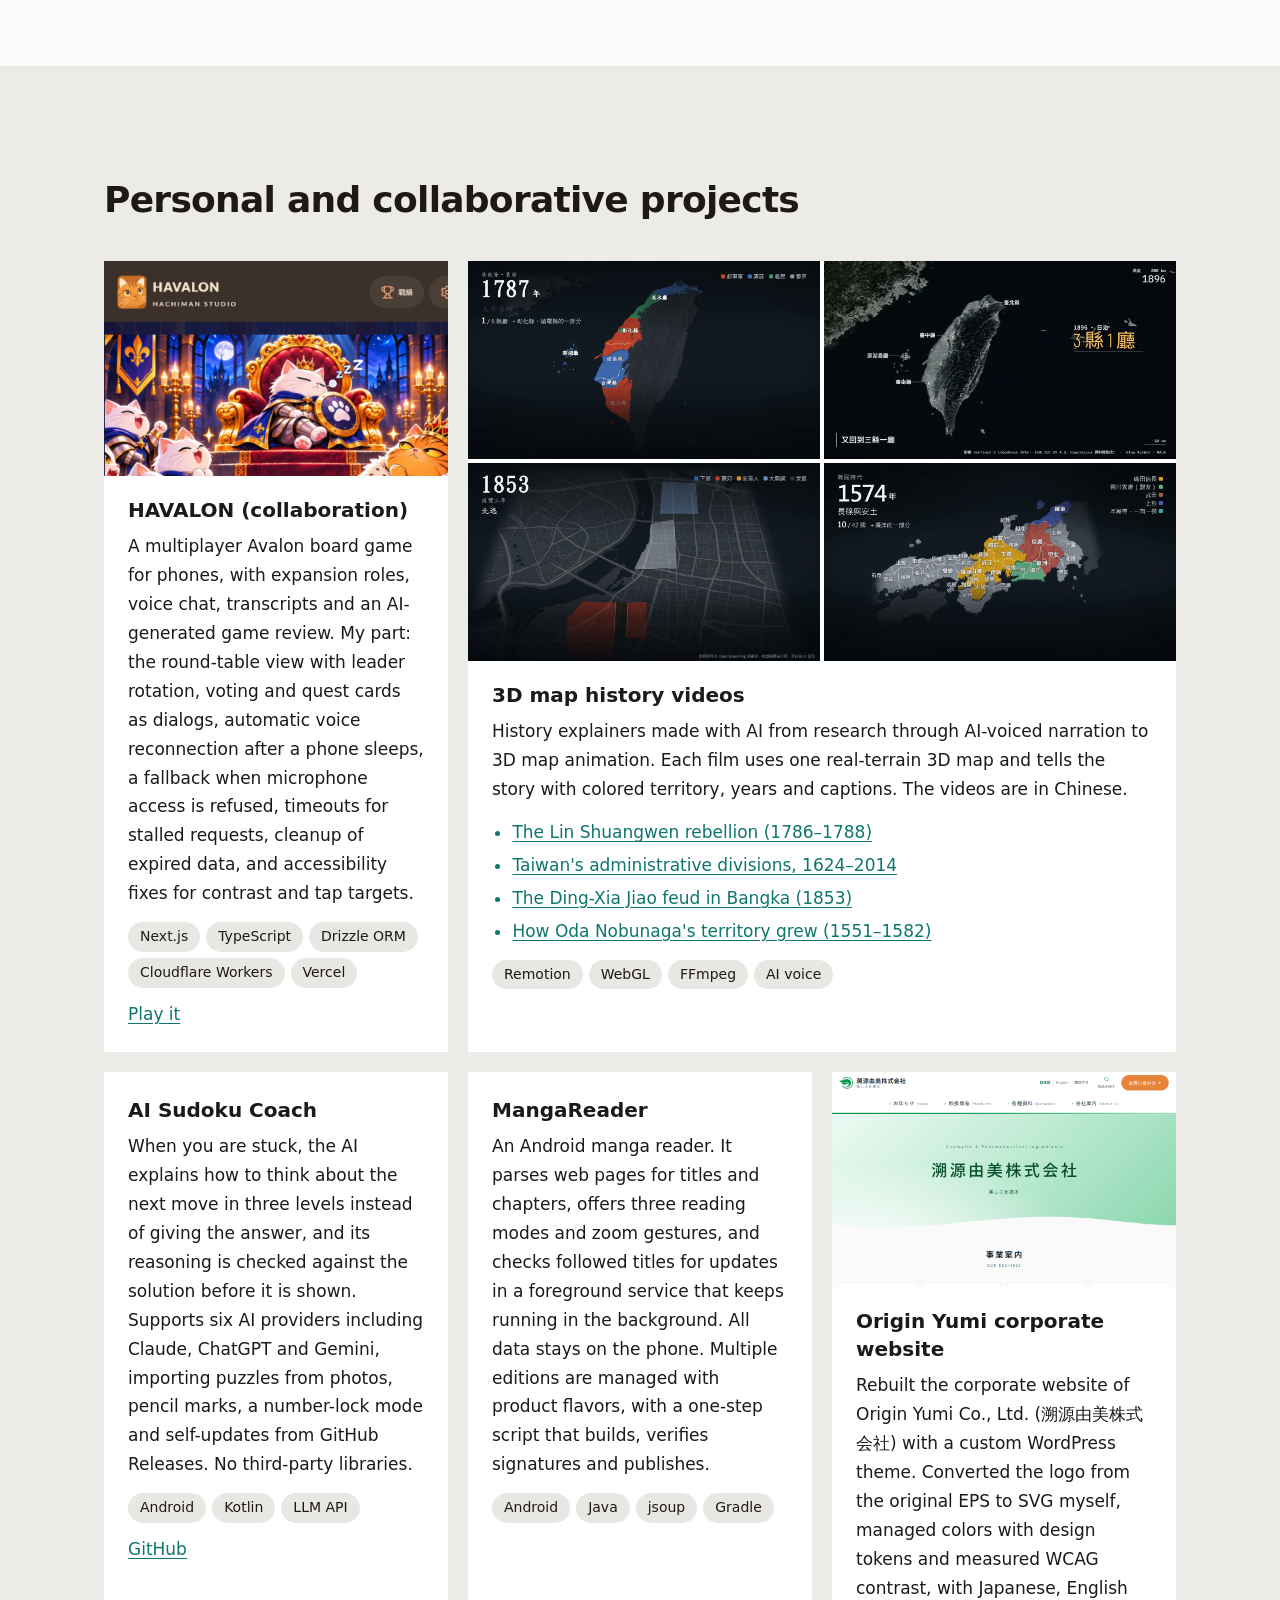
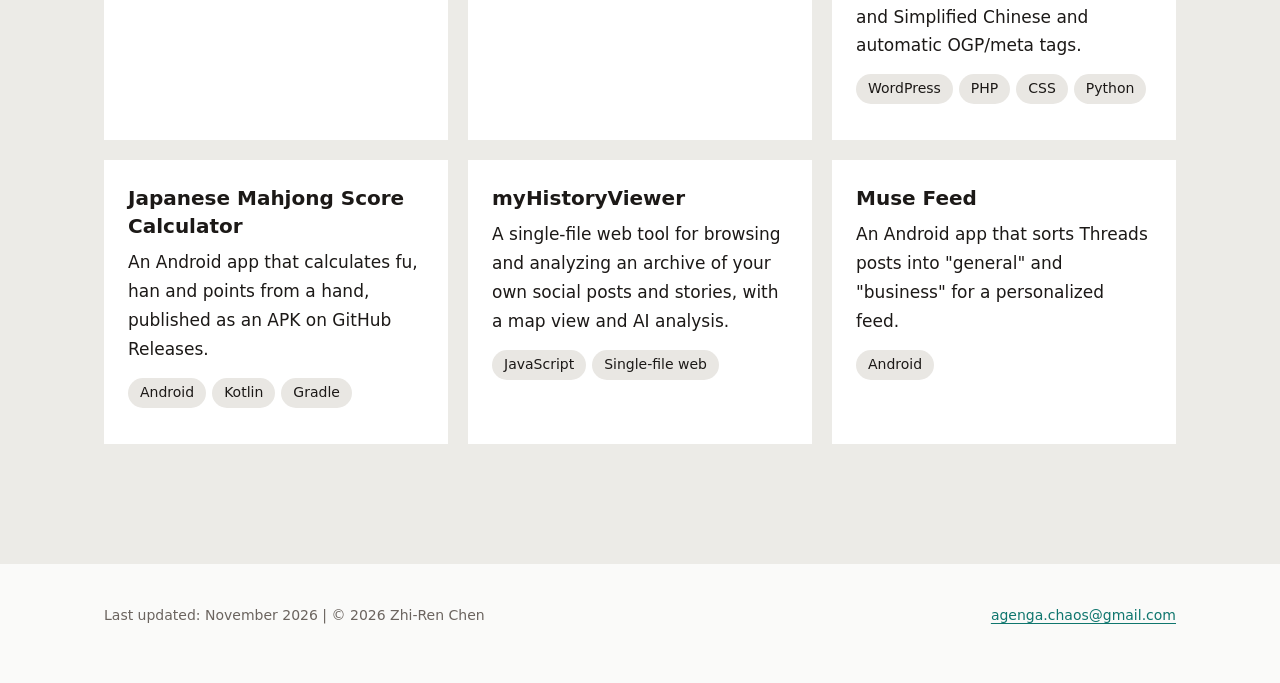
==== commit d7ad6012: "Apply taste-skill rules across the page: large name, primary button, year bands, filled cards and ch" ====
--- a/en.html
+++ b/en.html
@@ -9,12 +9,18 @@
 <link rel="alternate" hreflang="zh-Hant" href="https://agenga0320.github.io/">
 <link rel="alternate" hreflang="ja" href="https://agenga0320.github.io/ja.html">
 <link rel="alternate" hreflang="en" href="https://agenga0320.github.io/en.html">
+<script>document.documentElement.classList.add("js")</script>
 </head>
 <body>
 <main>
   <nav class="lang" aria-label="Language"><a href="index.html" lang="zh-Hant">中文</a><a href="ja.html" lang="ja">日本語</a><a href="en.html" aria-current="page" lang="en">English</a></nav>
-  <h1>Zhi-Ren Chen<small style="font-size:.5em;font-weight:normal;margin-left:.6em">陳鉅仁</small></h1>
+  <h1>Zhi-Ren Chen<small>陳鉅仁</small></h1>
   <p class="role">Software Engineer | Java · Web · AI-assisted development</p>
+  <p class="links">
+    <a class="btn" href="mailto:agenga.chaos@gmail.com">Email me</a>
+    <a href="mailto:agenga.chaos@gmail.com">agenga.chaos@gmail.com</a>
+    <a href="https://github.com/agenga0320">GitHub</a>
+  </p>
   <p>About four and a half years of software development: in Taiwan from 2021 and in Japan since December 2022. I have worked on enterprise systems for banking, the public sector, ship management and agricultural subsidies, and I can own a feature from design through testing and deployment. I also work across teams in Japanese and Chinese.</p>
   <ul class="highlights">
     <li><strong>Java enterprise systems</strong>: new development, rewrites, maintenance and platform upgrades with Spring, Hibernate, Oracle and PostgreSQL</li>
@@ -22,10 +28,6 @@
     <li><strong>AI-assisted development</strong>: Claude Code and Codex on production projects, plus an AI sales assistant and MCP integrations</li>
     <li><strong>Chinese, Japanese and English</strong>: JLPT N1 and TOEIC 825; interpreted meetings between Japanese designers and Chinese developers</li>
   </ul>
-  <p class="links">
-    <a href="mailto:agenga.chaos@gmail.com">agenga.chaos@gmail.com</a>
-    <a href="https://github.com/agenga0320">GitHub</a>
-  </p>
 
   <h2>Timeline</h2>
   <div class="timeline">
@@ -252,6 +254,7 @@
   <h4>Languages</h4>
   <div class="tags"><span>Chinese (native)</span><span>Japanese (JLPT N1)</span><span>English (TOEIC 825)</span></div>
 
+  <div class="field">
   <h2>Personal and collaborative projects</h2>
   <div class="grid">
     <div class="card">
@@ -262,7 +265,7 @@
       <a href="https://havalon.vercel.app">Play it</a>
     </div>
     <div class="card">
-      <img src="img/yt-aVP-GUTAkx0.jpg" alt="A frame from the Lin Shuangwen video: a 3D map of Qing-era Taiwan" width="1280" height="720" loading="lazy">
+      <div class="vthumbs"><a href="https://youtu.be/aVP-GUTAkx0"><img src="img/yt-aVP-GUTAkx0.jpg" alt="Video still: the Lin Shuangwen rebellion" width="1280" height="720" loading="lazy"></a><a href="https://youtu.be/8XVI5YLLsjY"><img src="img/yt-8XVI5YLLsjY.jpg" alt="Video still: Taiwan's administrative divisions" width="1280" height="720" loading="lazy"></a><a href="https://youtu.be/-15Jf3z2MhA"><img src="img/yt--15Jf3z2MhA.jpg" alt="Video still: the Ding-Xia Jiao feud" width="1280" height="720" loading="lazy"></a><a href="https://youtu.be/E8kAZ9fkPco"><img src="img/yt-E8kAZ9fkPco.jpg" alt="Video still: Oda Nobunaga's territory" width="1280" height="720" loading="lazy"></a></div>
       <h3>3D map history videos</h3>
       <p>History explainers made with AI from research through AI-voiced narration to 3D map animation. Each film uses one real-terrain 3D map and tells the story with colored territory, years and captions. The videos are in Chinese.</p>
       <ul>
@@ -307,7 +310,10 @@
     </div>
   </div>
 
-  <footer>Last updated: November 2026 | © 2026 Zhi-Ren Chen</footer>
+  </div>
+
+  <footer><span>Last updated: November 2026 | © 2026 Zhi-Ren Chen</span><a href="mailto:agenga.chaos@gmail.com">agenga.chaos@gmail.com</a></footer>
 </main>
+<script src="script.js" defer></script>
 </body>
 </html>
--- a/style.css
+++ b/style.css
@@ -1,52 +1,110 @@
-:root { --bg:#fafaf9; --fg:#1c1917; --muted:#78716c; --card:#fff; --line:#e7e5e4; --accent:#0f766e; }
+:root {
+  --bg:#fafaf9; --fg:#1c1917; --muted:#6b645f; --accent:#0f766e; --on-accent:#ffffff;
+  --field:#ecebe7; --card:#ffffff; --chip:#e9e7e3; --chip-strong:#cfe7e3;
+  --small:.875rem; --body:1.0625rem; --lead:1.25rem; --head:clamp(1.75rem, 1.3rem + 1.6vw, 2.25rem); --display:clamp(3.25rem, 1.5rem + 6vw, 6.5rem);
+  --ease:cubic-bezier(.2,.7,.2,1);
+}
 @media (prefers-color-scheme: dark) {
-  :root { --bg:#1c1917; --fg:#f5f5f4; --muted:#a8a29e; --card:#292524; --line:#44403c; --accent:#5eead4; }
+  :root { --bg:#1c1917; --fg:#f5f5f4; --muted:#b0a9a2; --accent:#5eead4; --on-accent:#0b2a27;
+    --field:#26221f; --card:#322d29; --chip:#35302c; --chip-strong:#14403c; }
 }
 * { box-sizing:border-box; }
-body { margin:0; background:var(--bg); color:var(--fg); font:16px/1.7 system-ui, "Noto Sans TC", "Microsoft JhengHei", sans-serif; }
-main { max-width:820px; margin:0 auto; padding:64px 16px; }
-h1 { font-size:2.8rem; line-height:1.2; margin:0 0 4px; }
-.role { color:var(--muted); margin:0 0 20px; }
-.links a { color:var(--accent); margin-right:16px; text-decoration:none; }
-.links a:hover { text-decoration:underline; }
-h2 { font-size:1.2rem; margin:56px 0 16px; padding-bottom:8px; border-bottom:1px solid var(--line); }
+html { scroll-behavior:smooth; }
+body { margin:0; background:var(--bg); color:var(--fg); font:400 var(--body)/1.7 system-ui, "Noto Sans TC", "Hiragino Sans", "Microsoft JhengHei", sans-serif; }
+main { max-width:1120px; margin:0 auto; padding:56px 24px 0; }
+a { color:var(--accent); text-underline-offset:.2em; }
+:focus-visible { outline:3px solid var(--accent); outline-offset:3px; }
+
+/* first screen: the name leads */
+h1 { font-size:var(--display); line-height:1; letter-spacing:-0.03em; margin:48px 0 16px; }
+h1 small { display:block; font-size:var(--lead); font-weight:400; letter-spacing:0; color:var(--muted); margin-top:12px; }
+.role { font-size:var(--lead); margin:0 0 24px; }
+main > p, .highlights { max-width:44em; }
+.highlights { margin:24px 0; padding-left:1.2em; }
+.links { display:flex; flex-wrap:wrap; align-items:center; gap:12px 24px; margin:0 0 40px; }
+.btn { display:inline-block; background:var(--accent); color:var(--on-accent); font-weight:600; text-decoration:none; padding:14px 28px; border-radius:999px; transition:transform .2s var(--ease), opacity .2s; }
+.btn:hover { transform:translateY(-2px); opacity:.92; }
+.btn:active { transform:scale(.97); }
+.links a:not(.btn) { text-decoration:none; transition:color .2s; }
+.links a:not(.btn):hover { text-decoration:underline; }
+
+h2 { font-size:var(--head); line-height:1.2; letter-spacing:-0.02em; margin:140px 0 40px; }
+
 /* timeline: the year stays beside its entries while they scroll */
-.year { display:grid; grid-template-columns:7.5rem 1fr; gap:24px; padding:24px 0 8px; }
-.yr { position:sticky; top:16px; align-self:start; margin:0; font-size:2.4rem; font-weight:700; line-height:1; color:var(--accent); font-variant-numeric:tabular-nums; letter-spacing:-0.02em; }
-.yr.yr-text { font-size:1.6rem; }
-.ev { margin:0 0 32px; }
-.ev h3 { margin:0; font-size:1.1rem; line-height:1.5; }
-.ev .when { margin:2px 0 8px; color:var(--muted); font-size:.9rem; font-variant-numeric:tabular-nums; }
+.year { display:grid; grid-template-columns:9rem 1fr; gap:32px; padding:56px calc(50vw - 50%) 24px; margin:0 calc(50% - 50vw); }
+.year:nth-child(even) { background:var(--field); }
+.yr { position:sticky; top:20px; align-self:start; margin:0; font-size:var(--head); font-weight:700; line-height:1; color:var(--accent); font-variant-numeric:tabular-nums; letter-spacing:-0.02em; }
+.yr.yr-text { font-size:var(--lead); }
+.ev { margin:0 0 40px; max-width:44em; }
+.ev h3 { margin:0; font-size:var(--lead); line-height:1.4; }
+.ev .when { margin:4px 0 10px; color:var(--muted); font-size:var(--small); font-variant-numeric:tabular-nums; }
 .ev .summary { margin:0 0 8px; }
-.ev ul { margin:0 0 10px; padding-left:1.2em; }
-.ev li { font-size:1rem; }
-.ev-short { margin-bottom:20px; }
+.ev ul { margin:0 0 12px; padding-left:1.2em; }
+.ev li::marker { color:var(--accent); }
+.ev-short { margin-bottom:24px; }
 .ev-short .when { margin-bottom:0; }
-@media (max-width:560px) {
-  .year { grid-template-columns:1fr; gap:12px; padding-top:64px; }
-  .yr { position:static; font-size:2rem; }
+
+/* skills */
+h4 { margin:24px 0 10px; font-size:var(--small); color:var(--muted); font-weight:400; }
+.tags { display:flex; flex-wrap:wrap; gap:6px; margin:0 0 12px; }
+.tags span { font-size:var(--small); padding:3px 12px; border-radius:999px; background:var(--chip); }
+.tags.strong span { background:var(--chip-strong); }
+
+/* projects sit on their own colour field, full width */
+.field { background:var(--field); margin:140px calc(50% - 50vw) 0; padding:16px calc(50vw - 50%) 120px; }
+.field h2 { margin-top:96px; }
+.grid { display:grid; gap:20px; grid-template-columns:repeat(auto-fill, minmax(300px, 1fr)); }
+.card { background:var(--card); padding:24px; overflow:hidden; transition:transform .25s var(--ease); }
+.card:hover { transform:translateY(-4px); }
+.card > img, .vthumbs { display:block; width:calc(100% + 48px); margin:-24px -24px 20px; }
+.card > img { aspect-ratio:16/10; height:auto; object-fit:cover; object-position:50% 0; }
+.card:first-child > img { animation:drift 22s ease-in-out infinite alternate; }
+@keyframes drift { from { transform:scale(1); } to { transform:scale(1.06); } }
+.vthumbs { display:grid; grid-template-columns:1fr 1fr; gap:4px; }
+.card:has(.vthumbs) { grid-column:span 2; }
+@media (max-width:700px) { .card:has(.vthumbs) { grid-column:auto; } }
+.vthumbs img { display:block; width:100%; height:auto; aspect-ratio:16/9; object-fit:cover; transition:opacity .2s; }
+.vthumbs a:hover img { opacity:.85; }
+.card h3 { margin:0 0 8px; font-size:var(--lead); line-height:1.4; }
+.card p { margin:0 0 14px; }
+.card ul { margin:0 0 14px; padding-left:1.2em; }
+.card li { margin-bottom:4px; }
+.card li::marker { color:var(--accent); }
+
+footer { display:flex; flex-wrap:wrap; justify-content:space-between; gap:12px 24px; padding:40px 0 56px; color:var(--muted); font-size:var(--small); }
+
+.lang { float:right; font-size:var(--small); }
+.lang a { text-decoration:none; margin-left:16px; }
+.lang a[aria-current] { color:var(--fg); font-weight:600; }
+
+/* entrances: parts of each section rise in once; content stays visible without script */
+.js .rv { opacity:0; translate:0 24px; transition:opacity .7s var(--ease), translate .7s var(--ease); transition-delay:calc(var(--i, 0) * 70ms); }
+.js .rv.in { opacity:1; translate:0 0; }
+
+@media (max-width:640px) {
+  main { padding:32px 16px 0; }
+  h1 { margin-top:40px; }
+  h2 { margin-top:96px; }
+  .year { grid-template-columns:1fr; gap:12px; padding-top:48px; }
+  .yr { position:static; }
+  .field { margin-top:96px; padding-bottom:80px; }
+  .grid { grid-template-columns:1fr; }
 }
-.grid { display:grid; gap:16px; grid-template-columns:repeat(auto-fill, minmax(240px, 1fr)); }
-.card { background:var(--card); border:1px solid var(--line); border-radius:12px; padding:20px; overflow:hidden; }
-.card img { display:block; width:calc(100% + 40px); margin:-20px -20px 16px; aspect-ratio:16/10; height:auto; object-fit:cover; object-position:50% 0; }
-.card h3 { margin:0 0 6px; font-size:1.05rem; }
-.card p { margin:0 0 12px; color:var(--muted); font-size:.95rem; }
-.card a { color:var(--accent); font-size:.9rem; }
-.card ul { margin:0 0 12px; padding-left:1.2em; font-size:.9rem; }
-.card li { margin-bottom:4px; }
-.tags span { display:inline-block; font-size:.8125rem; padding:2px 8px; margin:0 6px 6px 0; border-radius:999px; border:1px solid var(--line); }
-.tags.strong span { border-color:var(--accent); }
-h4 { margin:20px 0 8px; font-size:.9rem; color:var(--muted); font-weight:normal; }
-.highlights { margin:20px 0; padding-left:1.2em; }
-footer { margin-top:64px; color:var(--muted); font-size:.85rem; }
+@media (prefers-reduced-motion:reduce) {
+  html { scroll-behavior:auto; }
+  .js .rv { opacity:1; translate:none; transition:none; }
+  .card, .btn { transition:none; }
+  .card:first-child > img { animation:none; }
+}
 @media print {
-  :root { --bg:#fff; --fg:#000; --muted:#444; --card:#fff; --line:#ccc; --accent:#000; }
+  :root { --bg:#fff; --fg:#000; --muted:#444; --accent:#000; --field:#fff; --card:#fff; --chip:#eee; --chip-strong:#ddd; }
   main { padding:0; max-width:none; }
-  h2 { margin-top:28px; }
+  h1 { font-size:2.4rem; margin-top:0; }
+  h2 { margin:28px 0 12px; }
+  .field { margin:28px 0 0; padding:0; }
   .ev, .card { break-inside:avoid; }
+  .year { margin:0; padding:16px 0 0; background:none !important; }
   .yr { position:static; }
-  .lang { display:none; }
+  .lang, .btn { display:none; }
+  .js .rv { opacity:1; translate:none; }
 }
-.lang { float:right; font-size:.9rem; }
-.lang a { color:var(--accent); text-decoration:none; margin-left:12px; }
-.lang a[aria-current] { color:var(--fg); font-weight:600; }
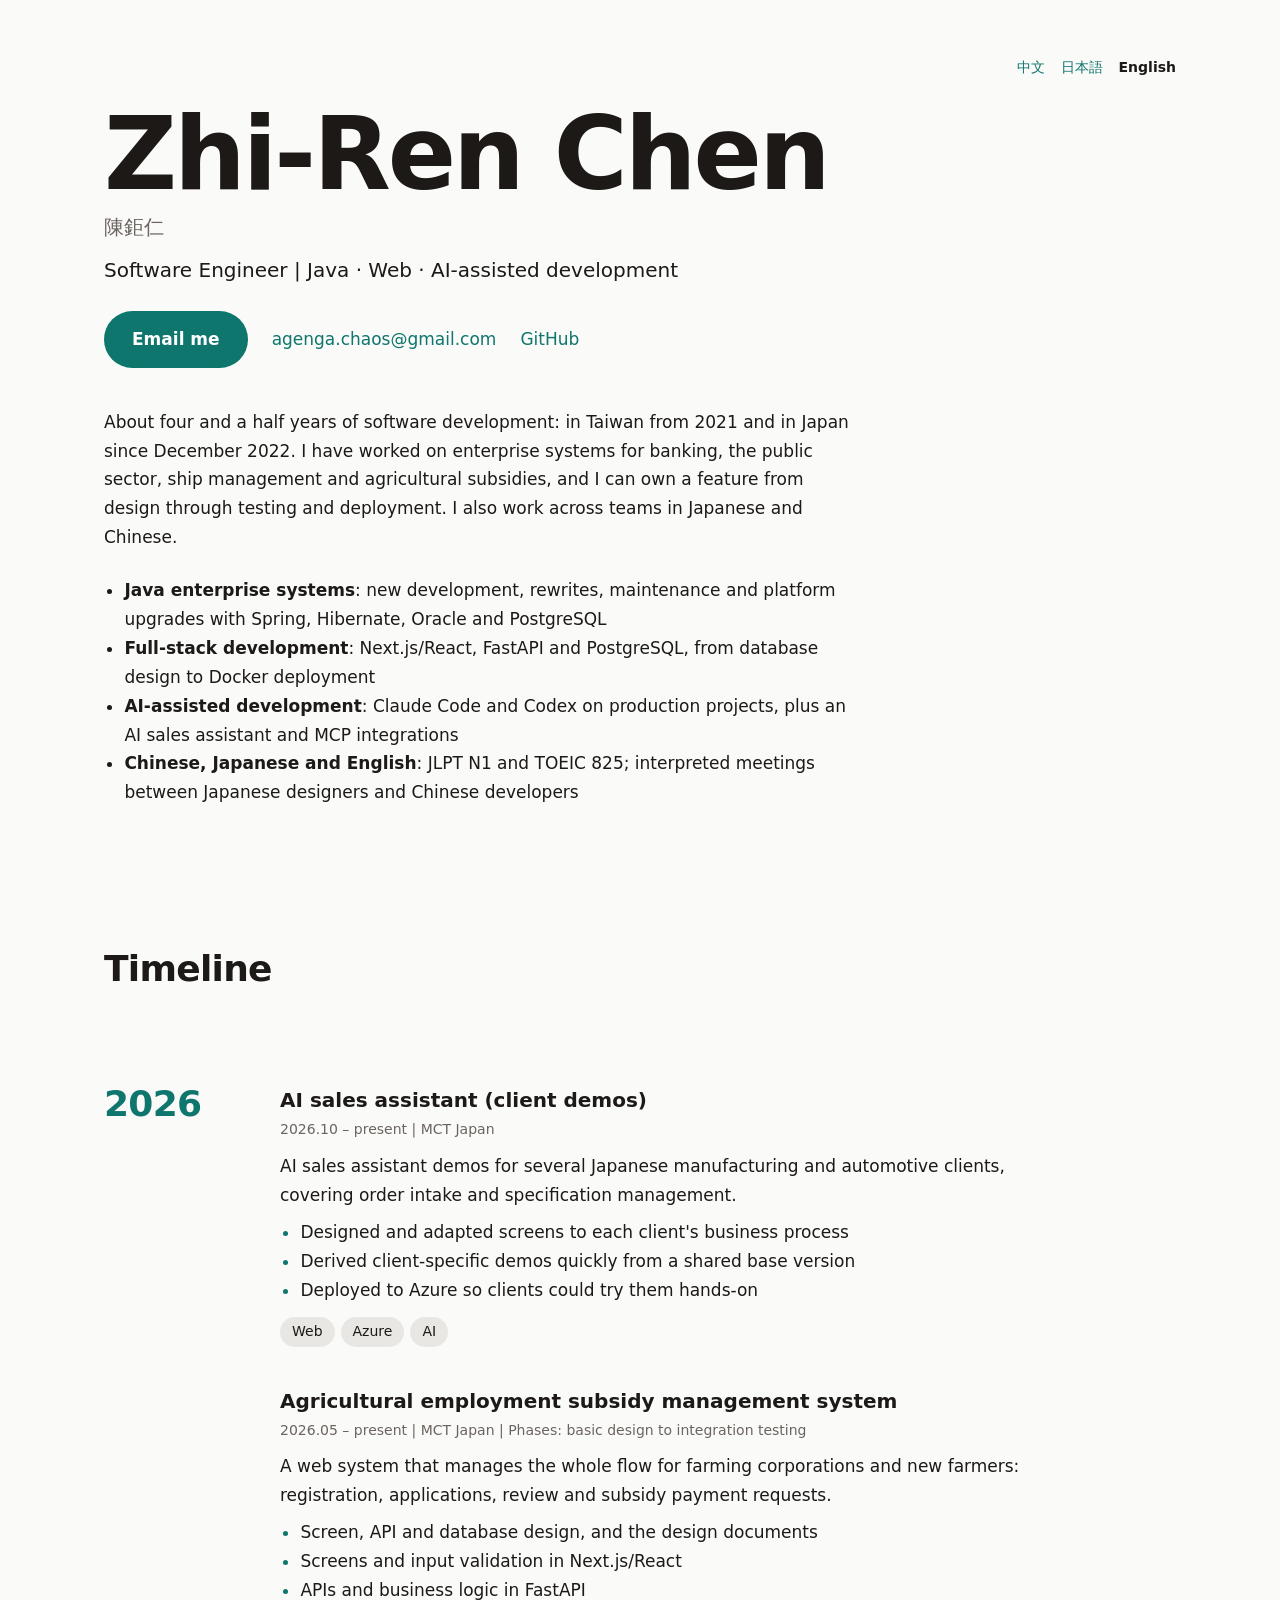
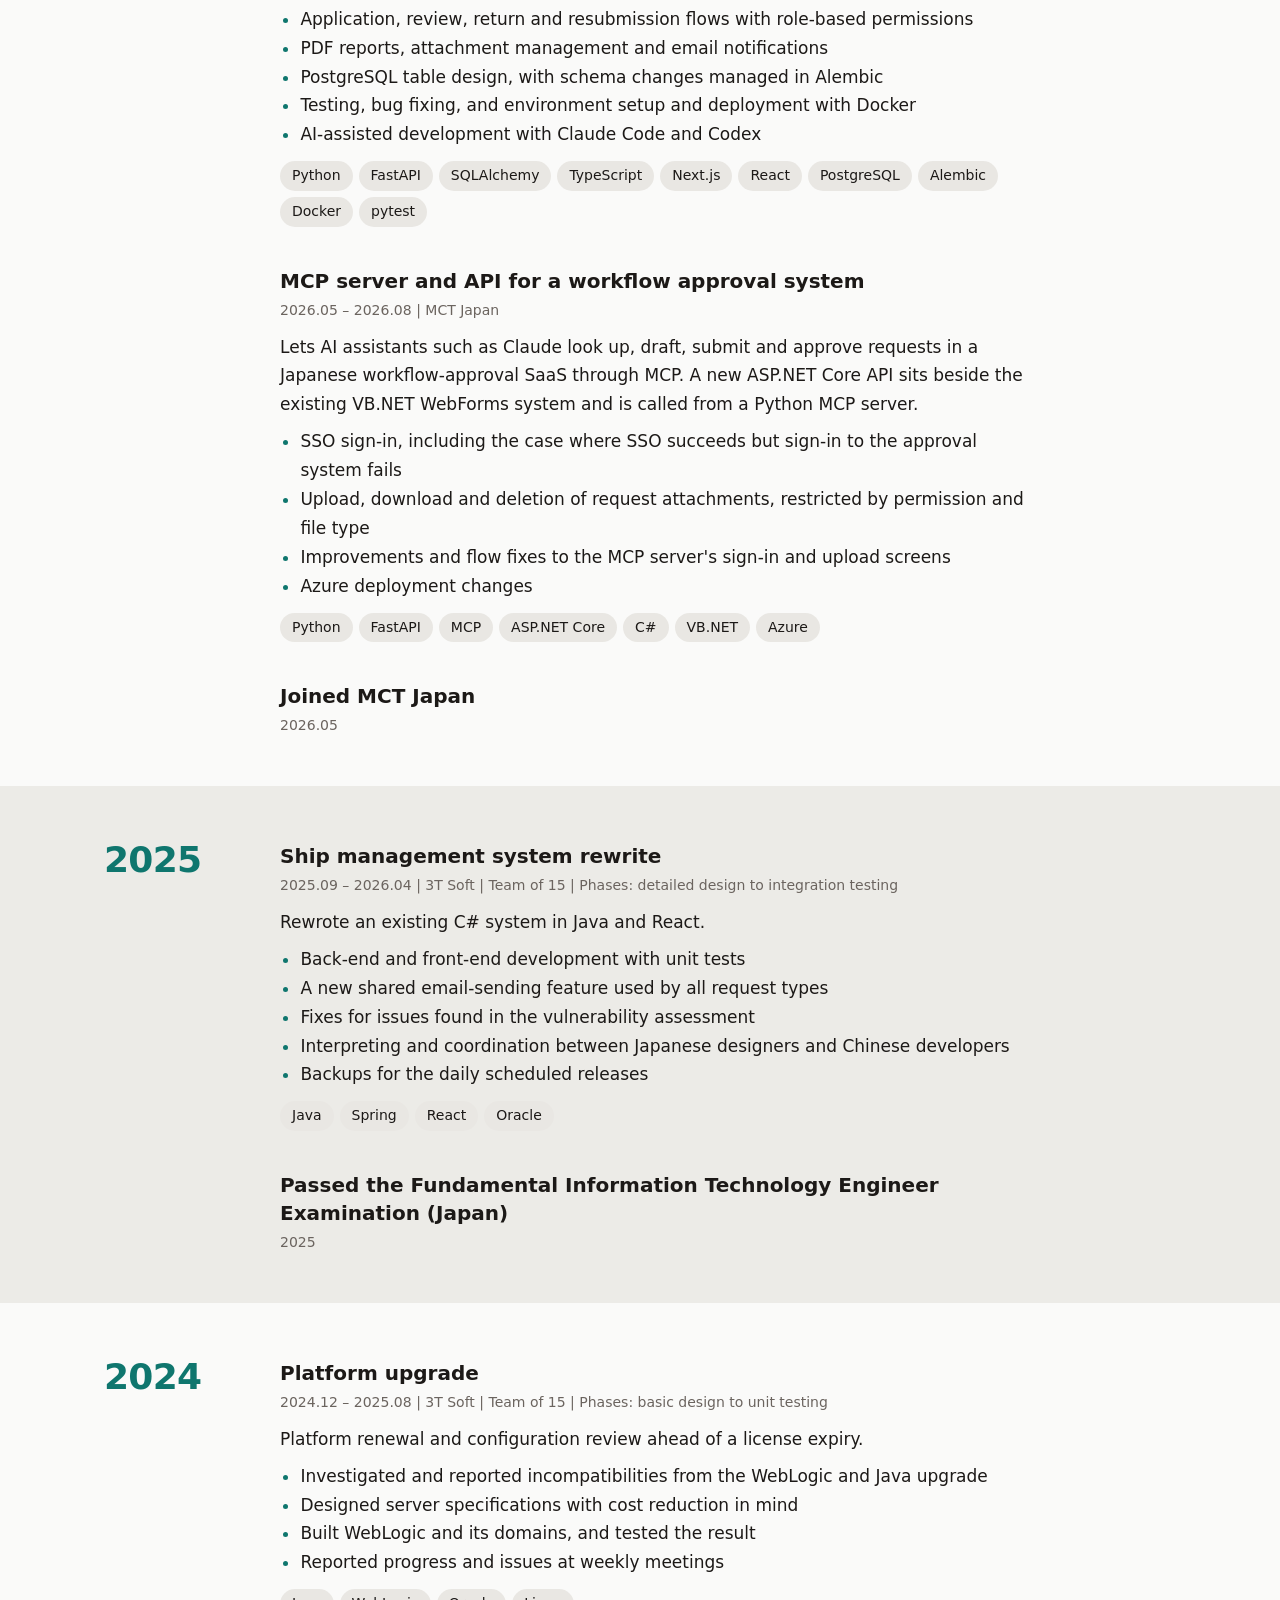
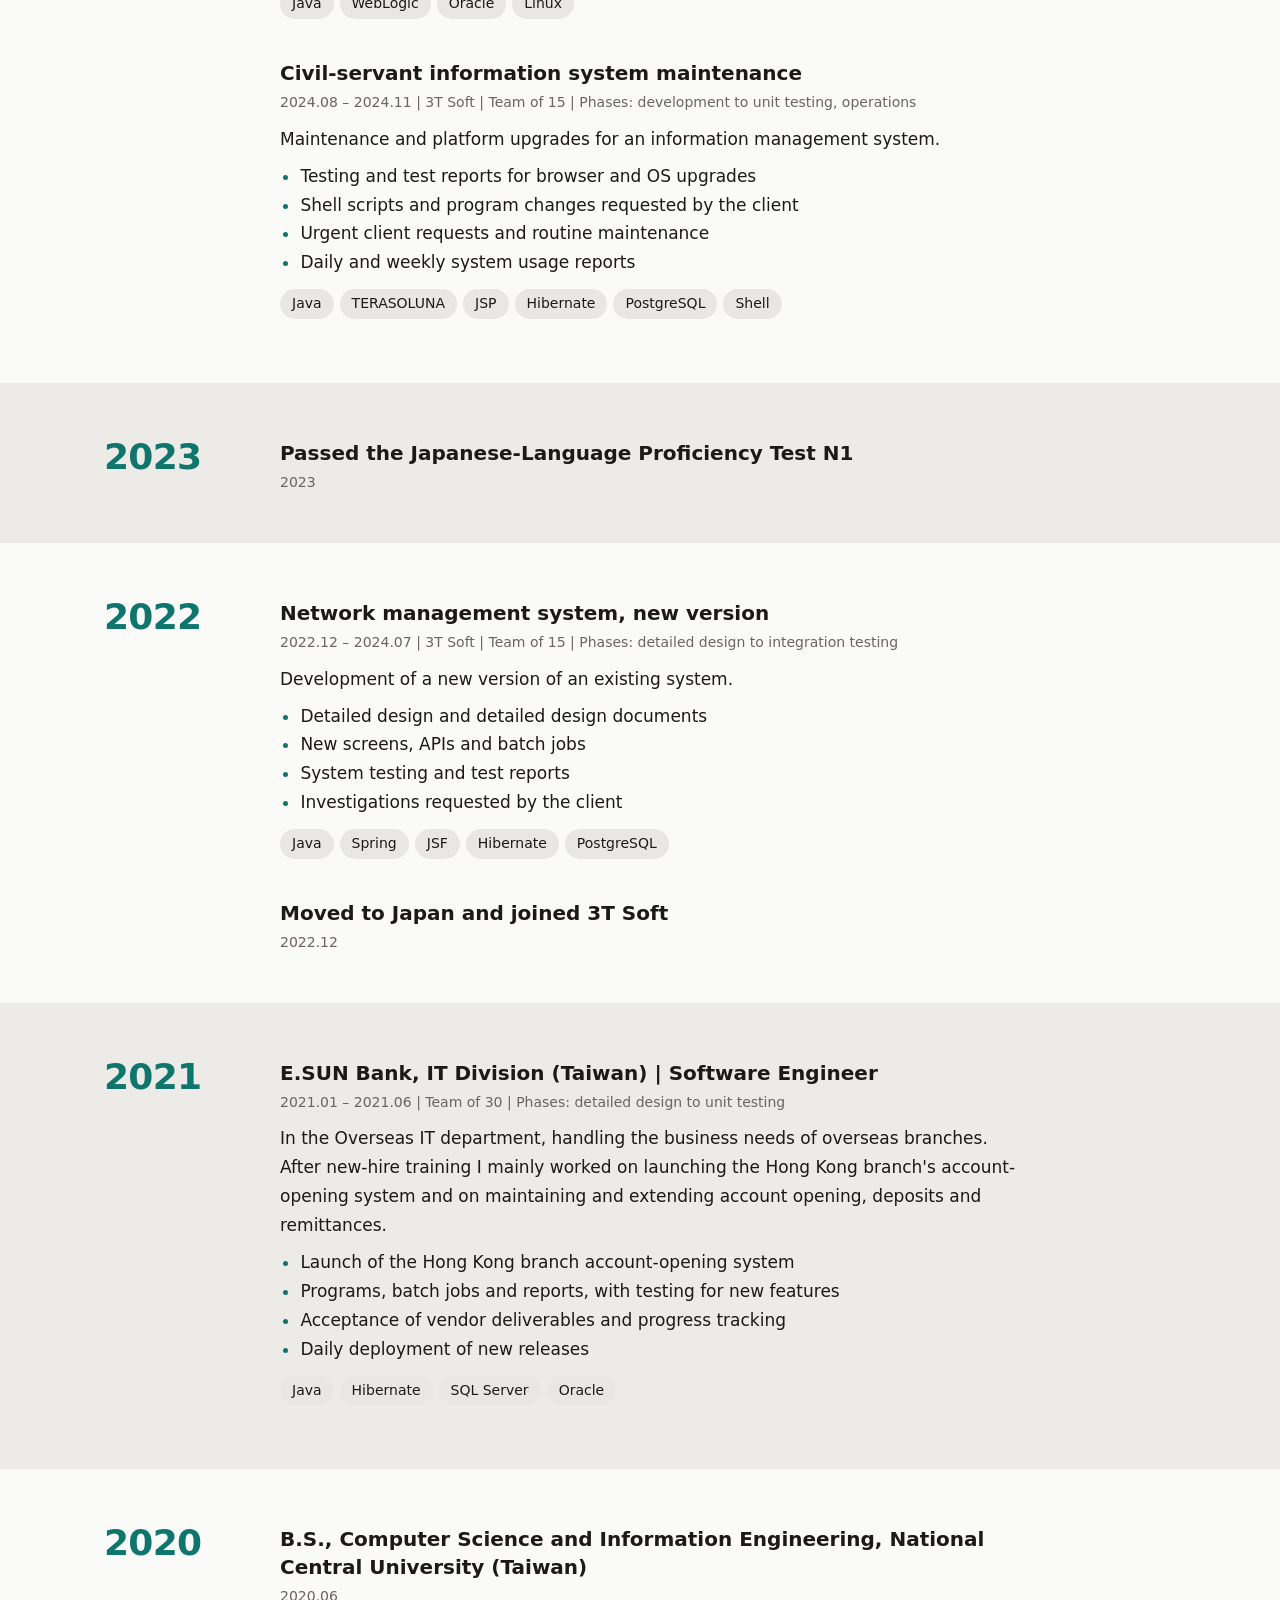
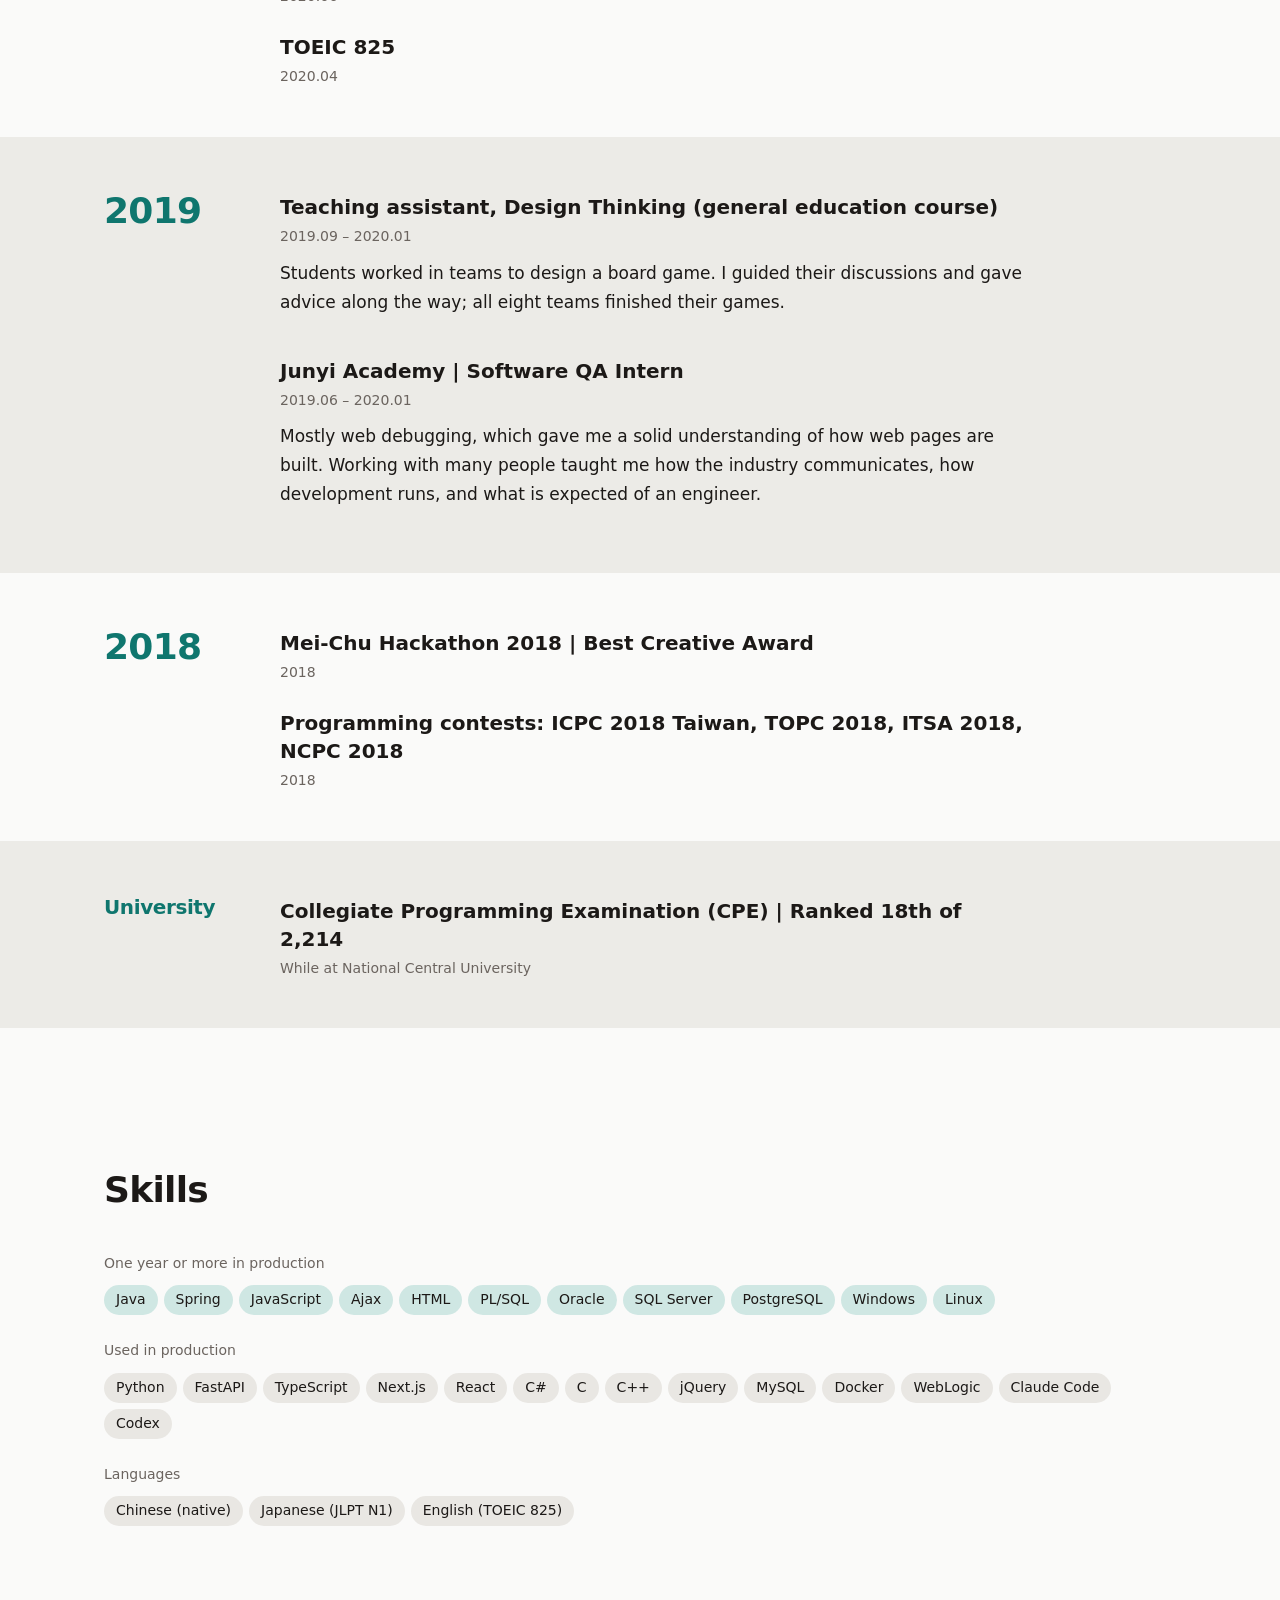
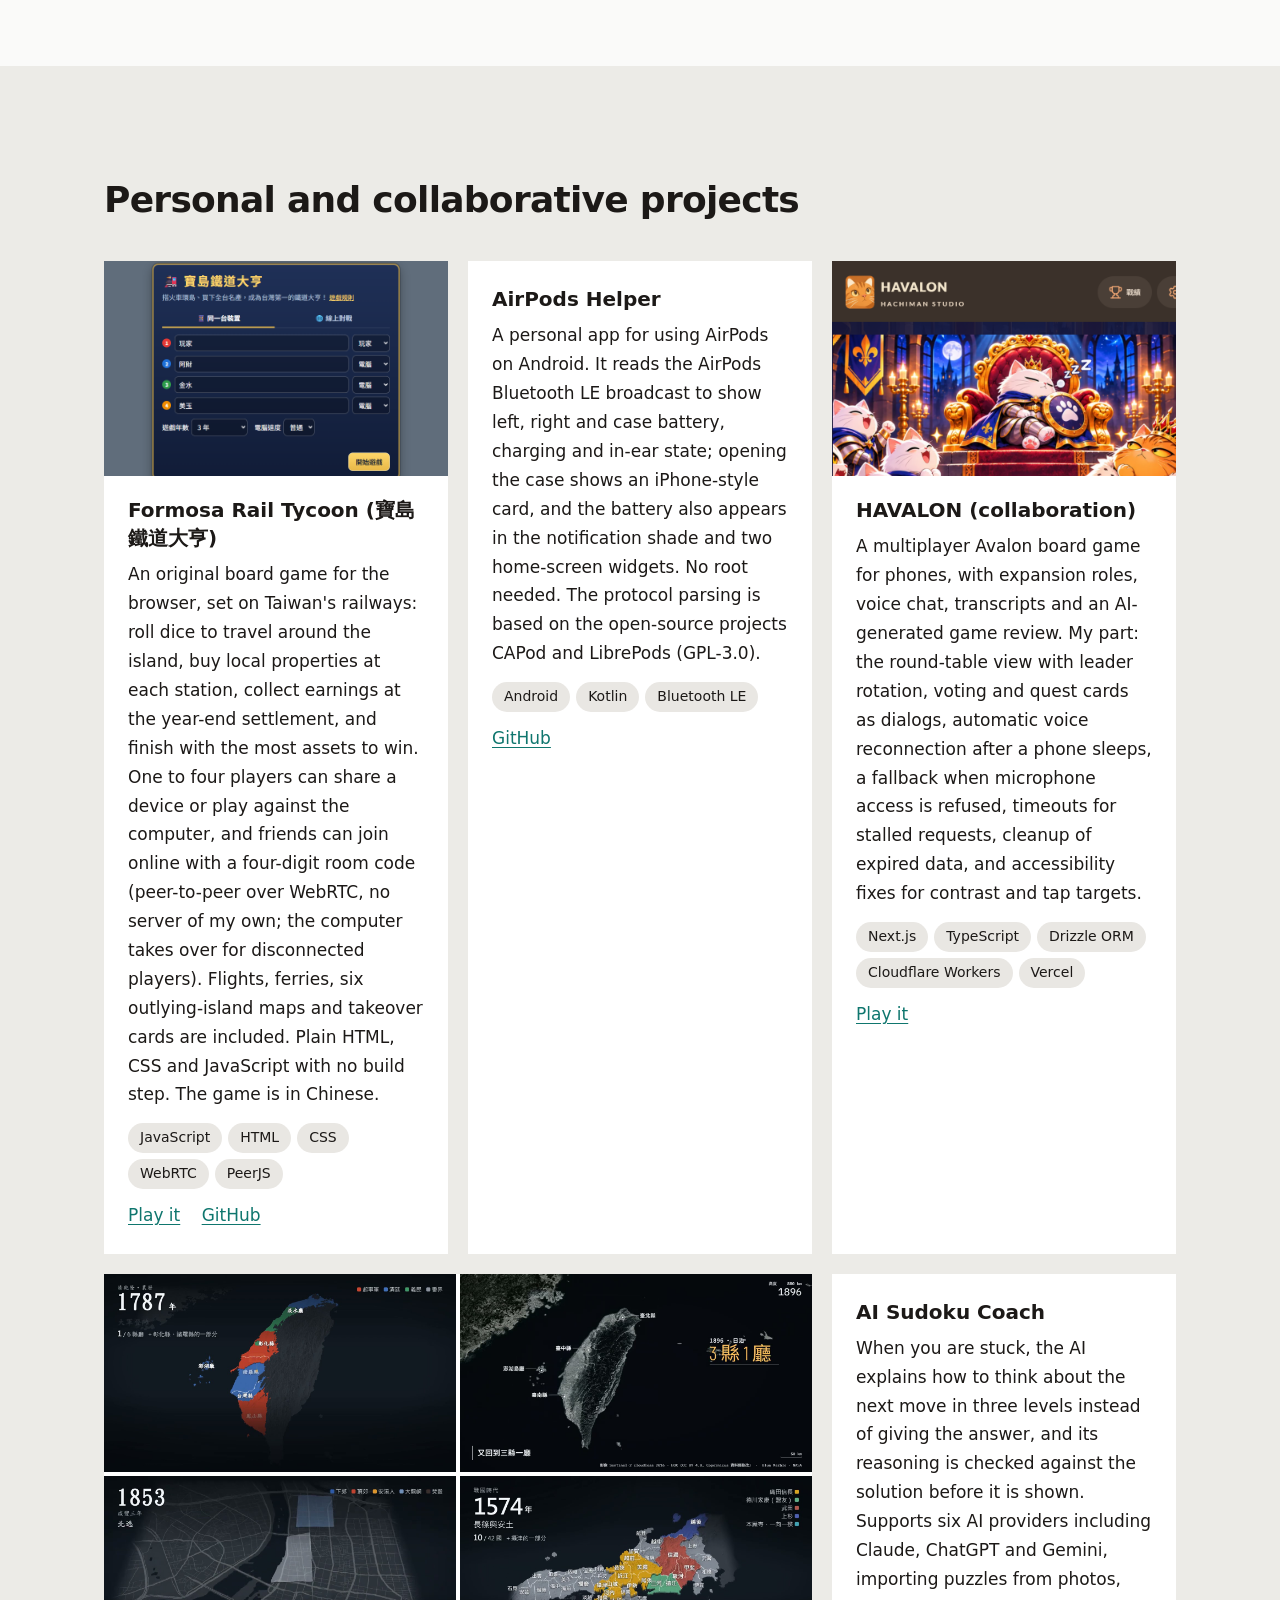
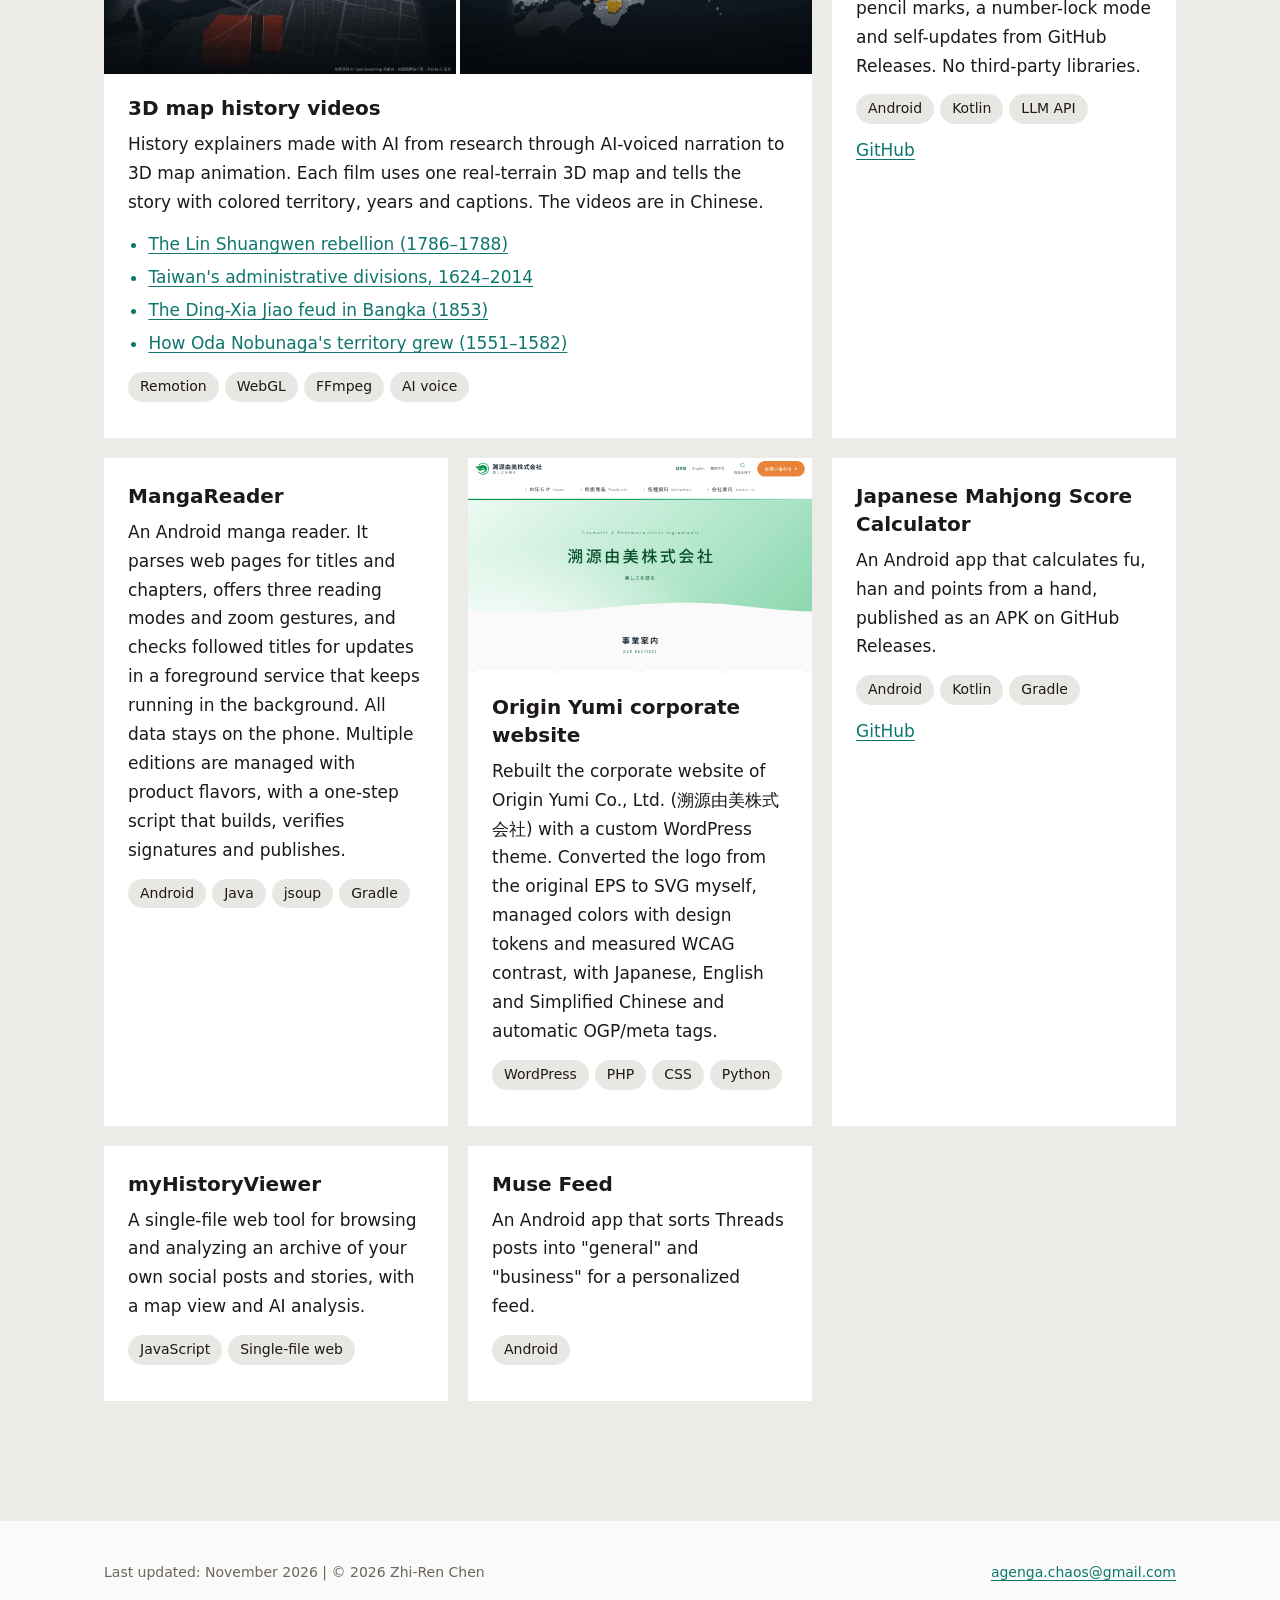
==== commit 5cef4018: "Add Formosa Rail Tycoon and AirPods Helper; link the mahjong calculator repo Co-Authored-By: Claude " ====
--- a/en.html
+++ b/en.html
@@ -258,6 +258,19 @@
   <h2>Personal and collaborative projects</h2>
   <div class="grid">
     <div class="card">
+      <img src="img/formosa-rail.png" alt="The start screen of Formosa Rail Tycoon" width="780" height="488" loading="lazy">
+      <h3>Formosa Rail Tycoon (寶島鐵道大亨)</h3>
+      <p>An original board game for the browser, set on Taiwan's railways: roll dice to travel around the island, buy local properties at each station, collect earnings at the year-end settlement, and finish with the most assets to win. One to four players can share a device or play against the computer, and friends can join online with a four-digit room code (peer-to-peer over WebRTC, no server of my own; the computer takes over for disconnected players). Flights, ferries, six outlying-island maps and takeover cards are included. Plain HTML, CSS and JavaScript with no build step. The game is in Chinese.</p>
+      <div class="tags"><span>JavaScript</span><span>HTML</span><span>CSS</span><span>WebRTC</span><span>PeerJS</span></div>
+      <a href="https://agenga0320.github.io/formosa-rail-tycoon/">Play it</a> <a href="https://github.com/agenga0320/formosa-rail-tycoon">GitHub</a>
+    </div>
+    <div class="card">
+      <h3>AirPods Helper</h3>
+      <p>A personal app for using AirPods on Android. It reads the AirPods Bluetooth LE broadcast to show left, right and case battery, charging and in-ear state; opening the case shows an iPhone-style card, and the battery also appears in the notification shade and two home-screen widgets. No root needed. The protocol parsing is based on the open-source projects CAPod and LibrePods (GPL-3.0).</p>
+      <div class="tags"><span>Android</span><span>Kotlin</span><span>Bluetooth LE</span></div>
+      <a href="https://github.com/agenga0320/airpods-helper">GitHub</a>
+    </div>
+    <div class="card">
       <img src="img/havalon.png" alt="The HAVALON start screen" width="860" height="1800" loading="lazy">
       <h3>HAVALON (collaboration)</h3>
       <p>A multiplayer Avalon board game for phones, with expansion roles, voice chat, transcripts and an AI-generated game review. My part: the round-table view with leader rotation, voting and quest cards as dialogs, automatic voice reconnection after a phone sleeps, a fallback when microphone access is refused, timeouts for stalled requests, cleanup of expired data, and accessibility fixes for contrast and tap targets.</p>
@@ -297,6 +310,7 @@
       <h3>Japanese Mahjong Score Calculator</h3>
       <p>An Android app that calculates fu, han and points from a hand, published as an APK on GitHub Releases.</p>
       <div class="tags"><span>Android</span><span>Kotlin</span><span>Gradle</span></div>
+      <a href="https://github.com/agenga0320/JapaneseMajongPointCalculator">GitHub</a>
     </div>
     <div class="card">
       <h3>myHistoryViewer</h3>
--- a/style.css
+++ b/style.css
@@ -108,3 +108,4 @@
   .lang, .btn { display:none; }
   .js .rv { opacity:1; translate:none; }
 }
+.card > a + a { margin-left:16px; }
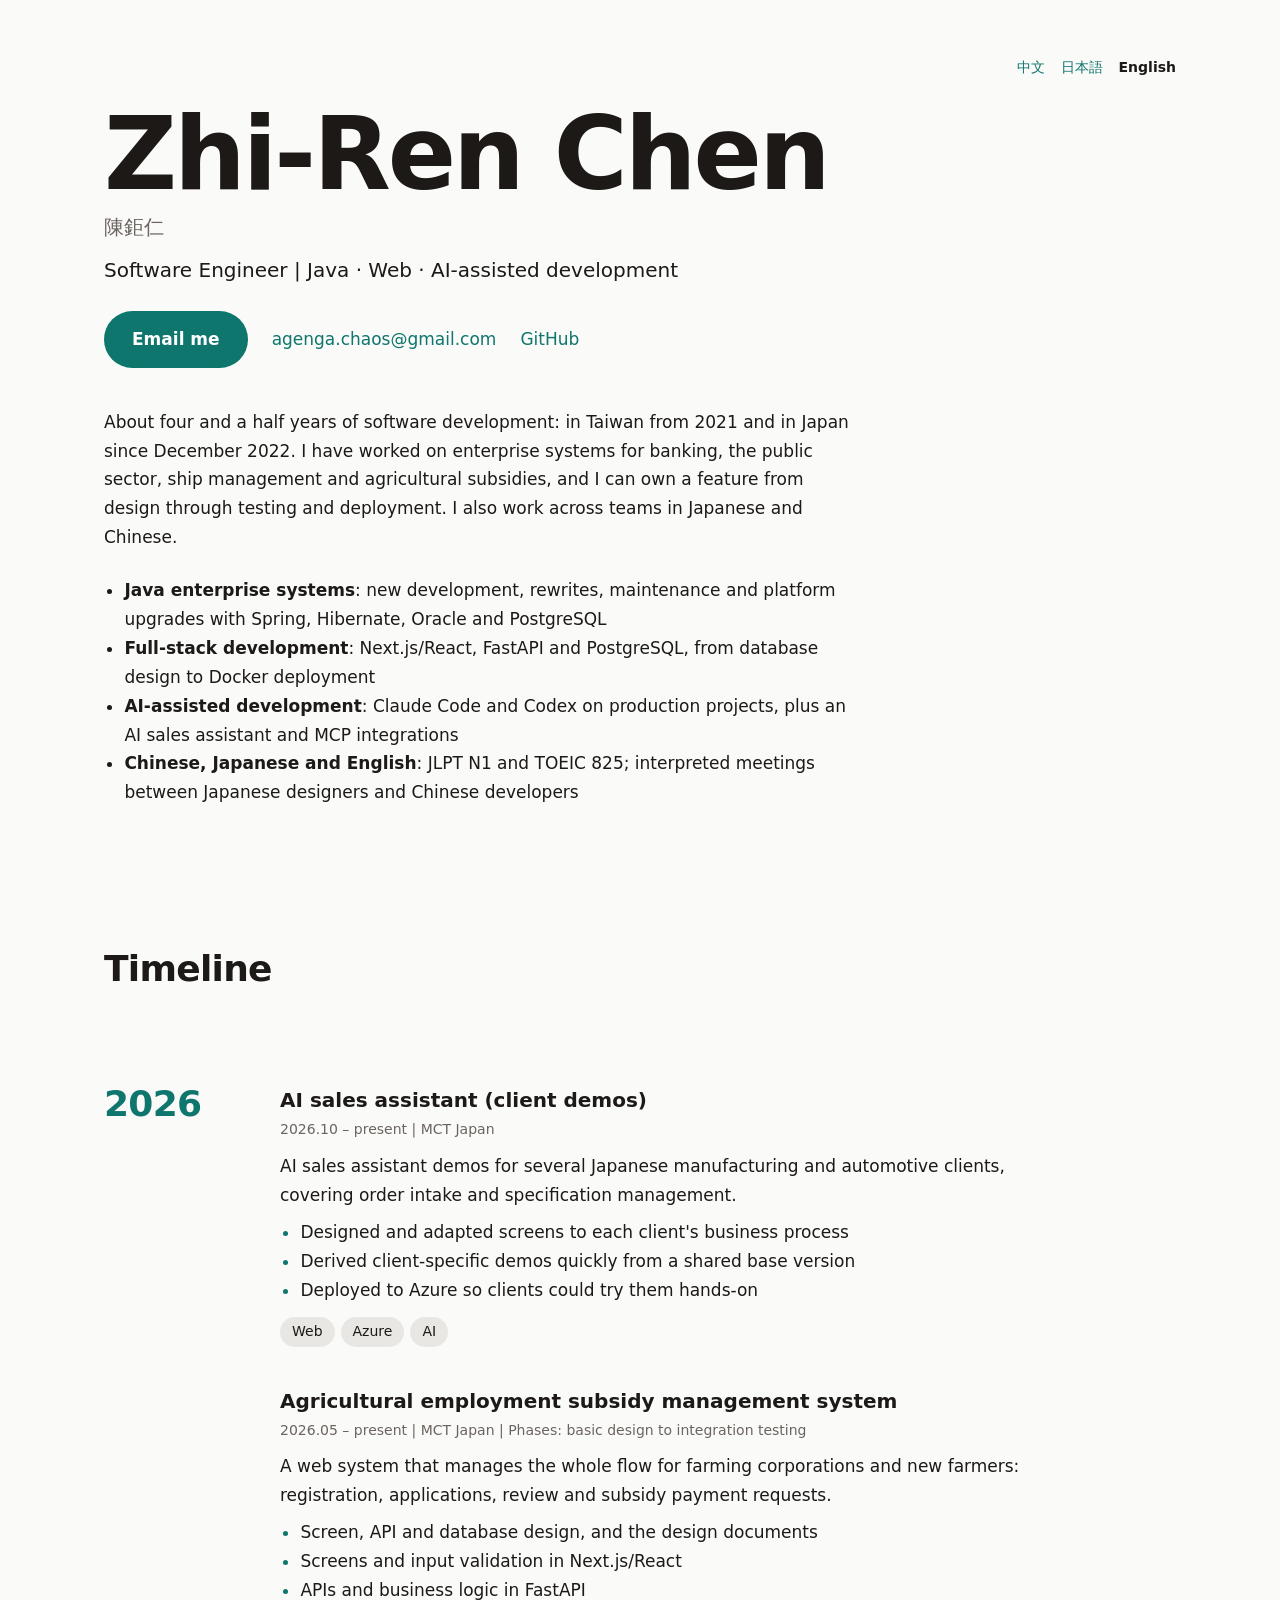
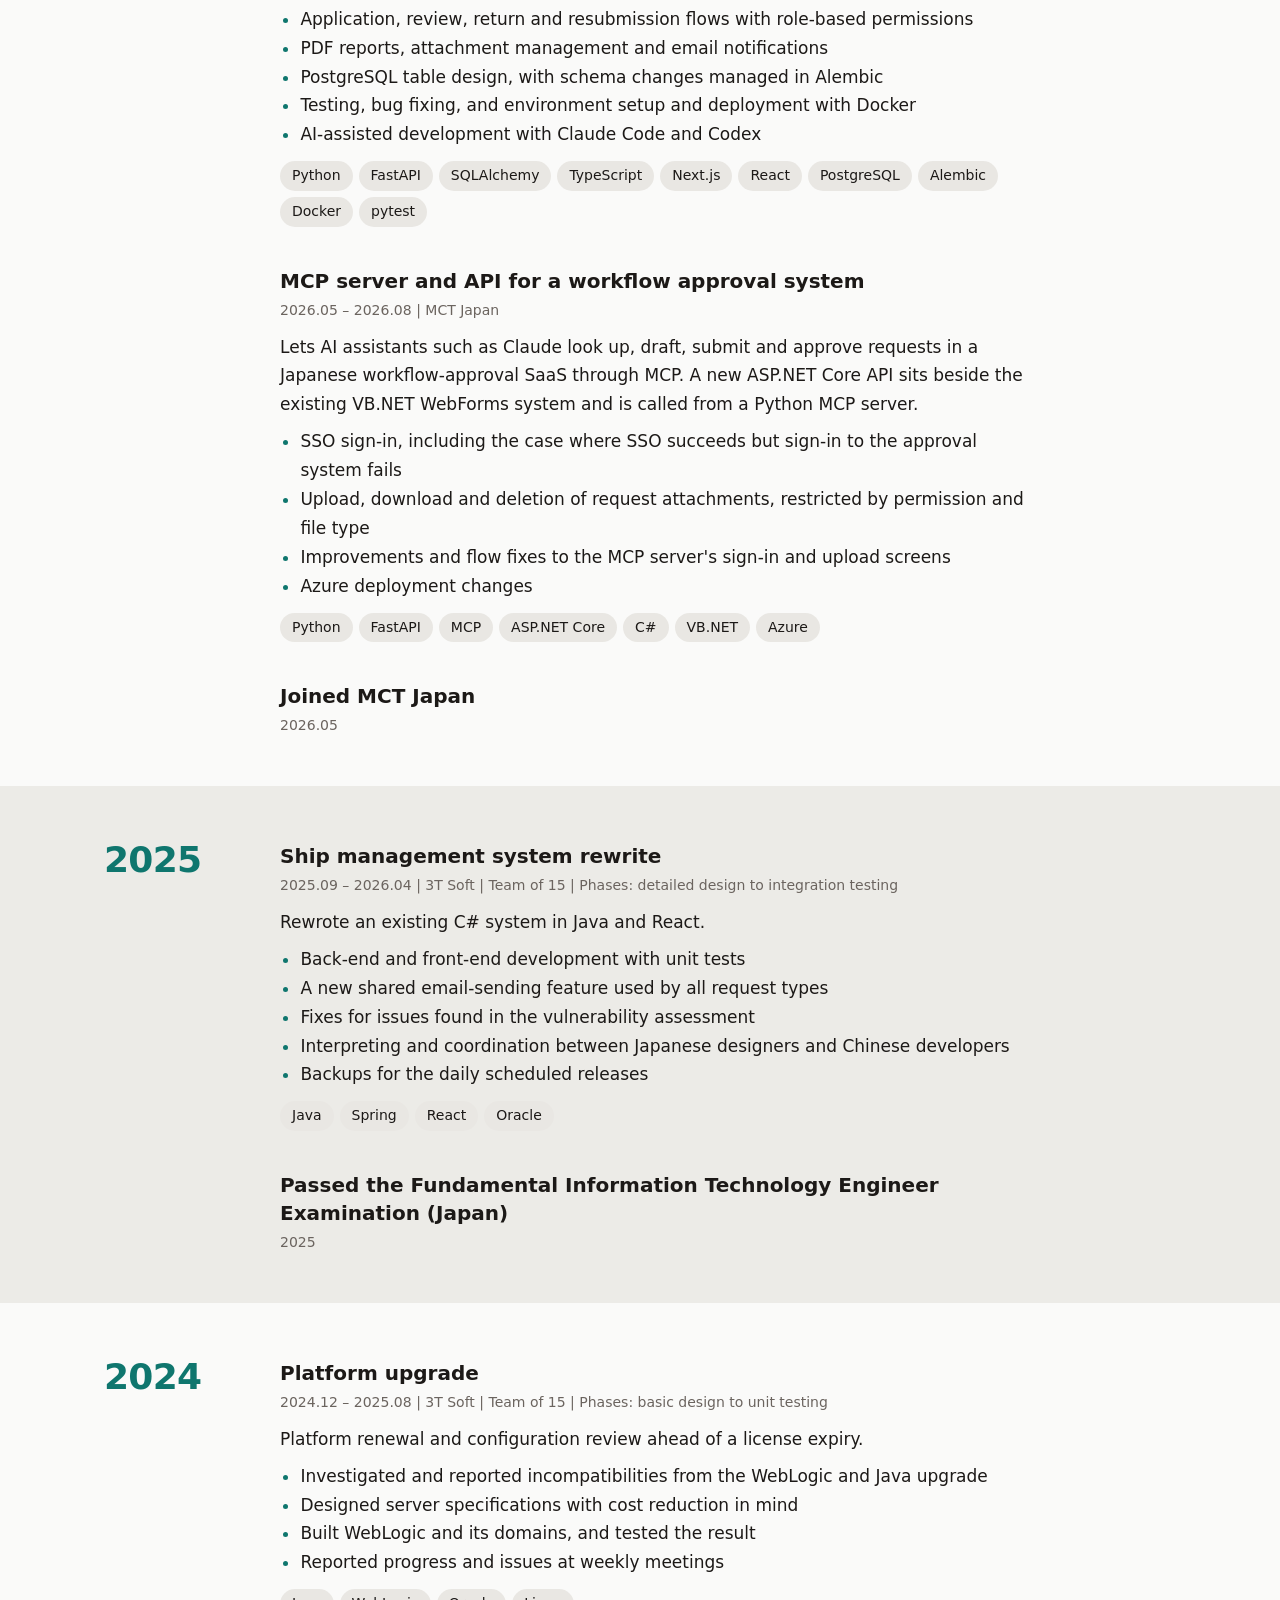
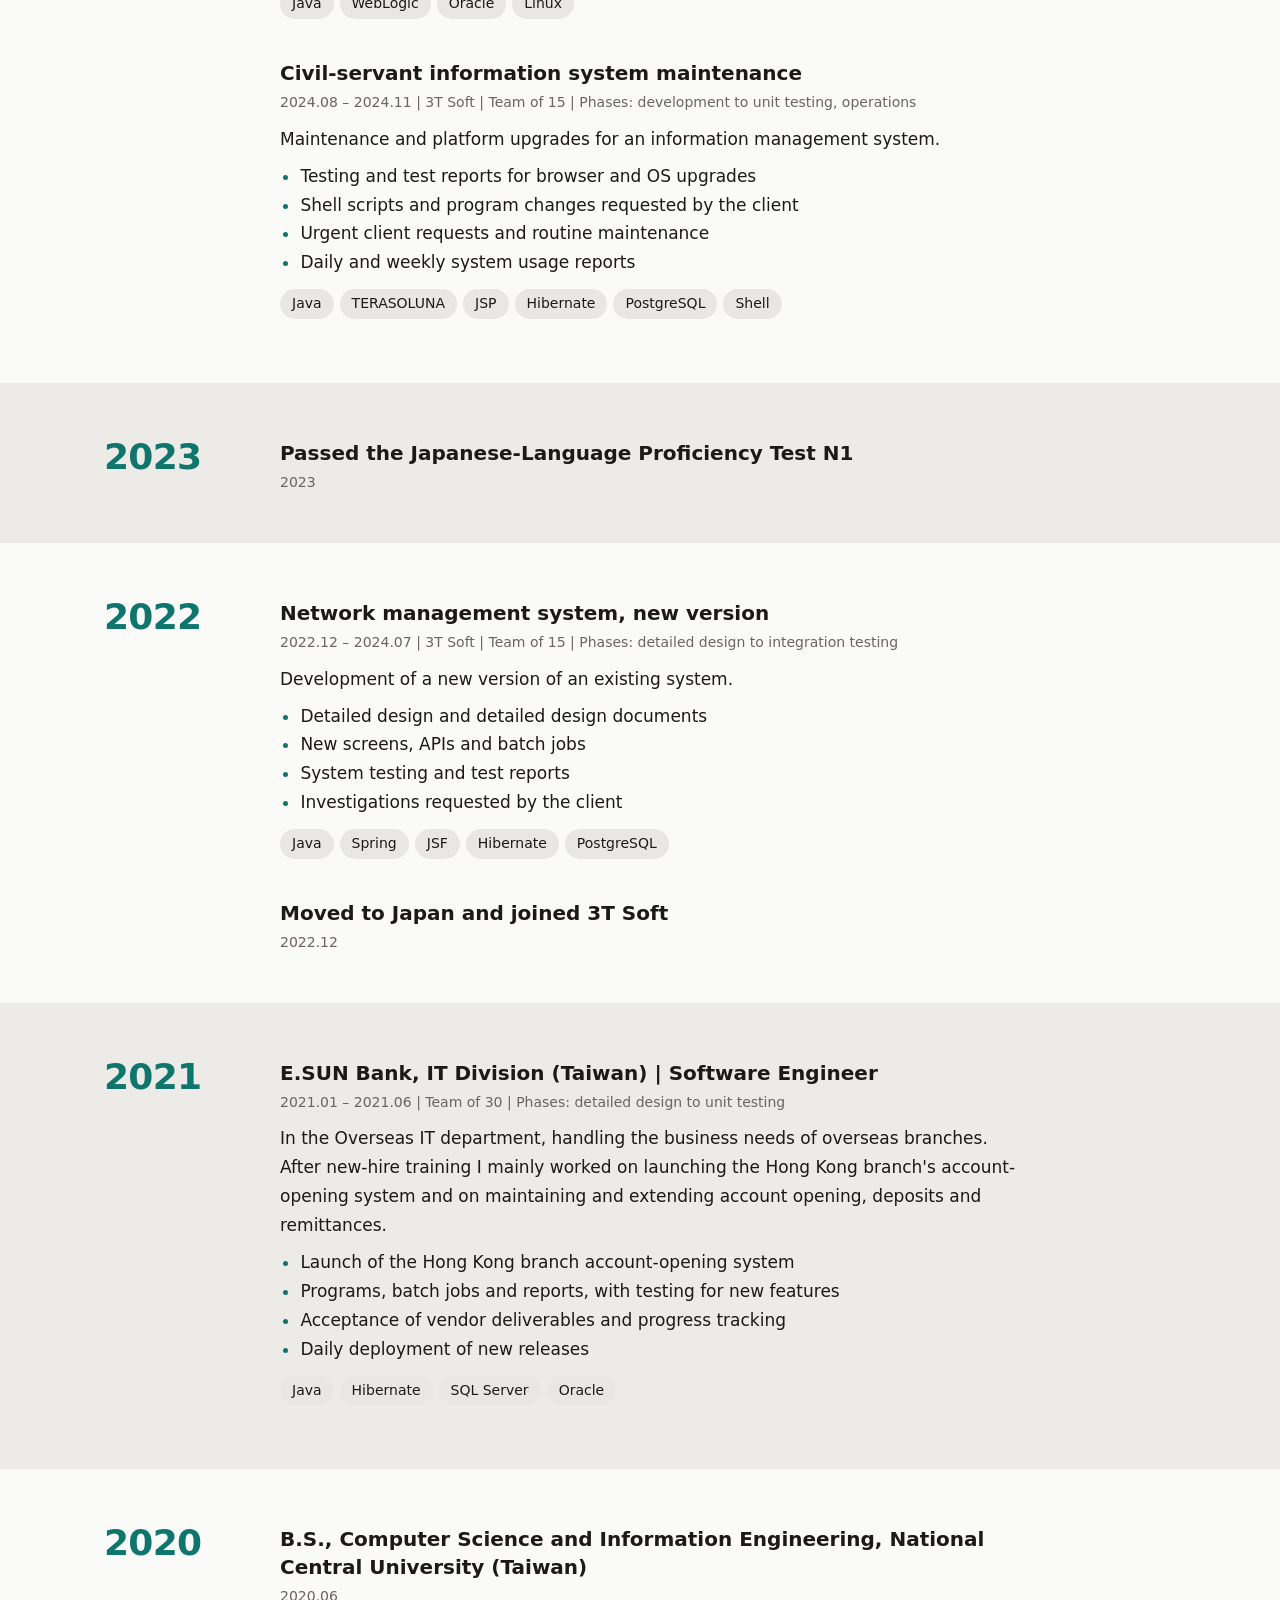
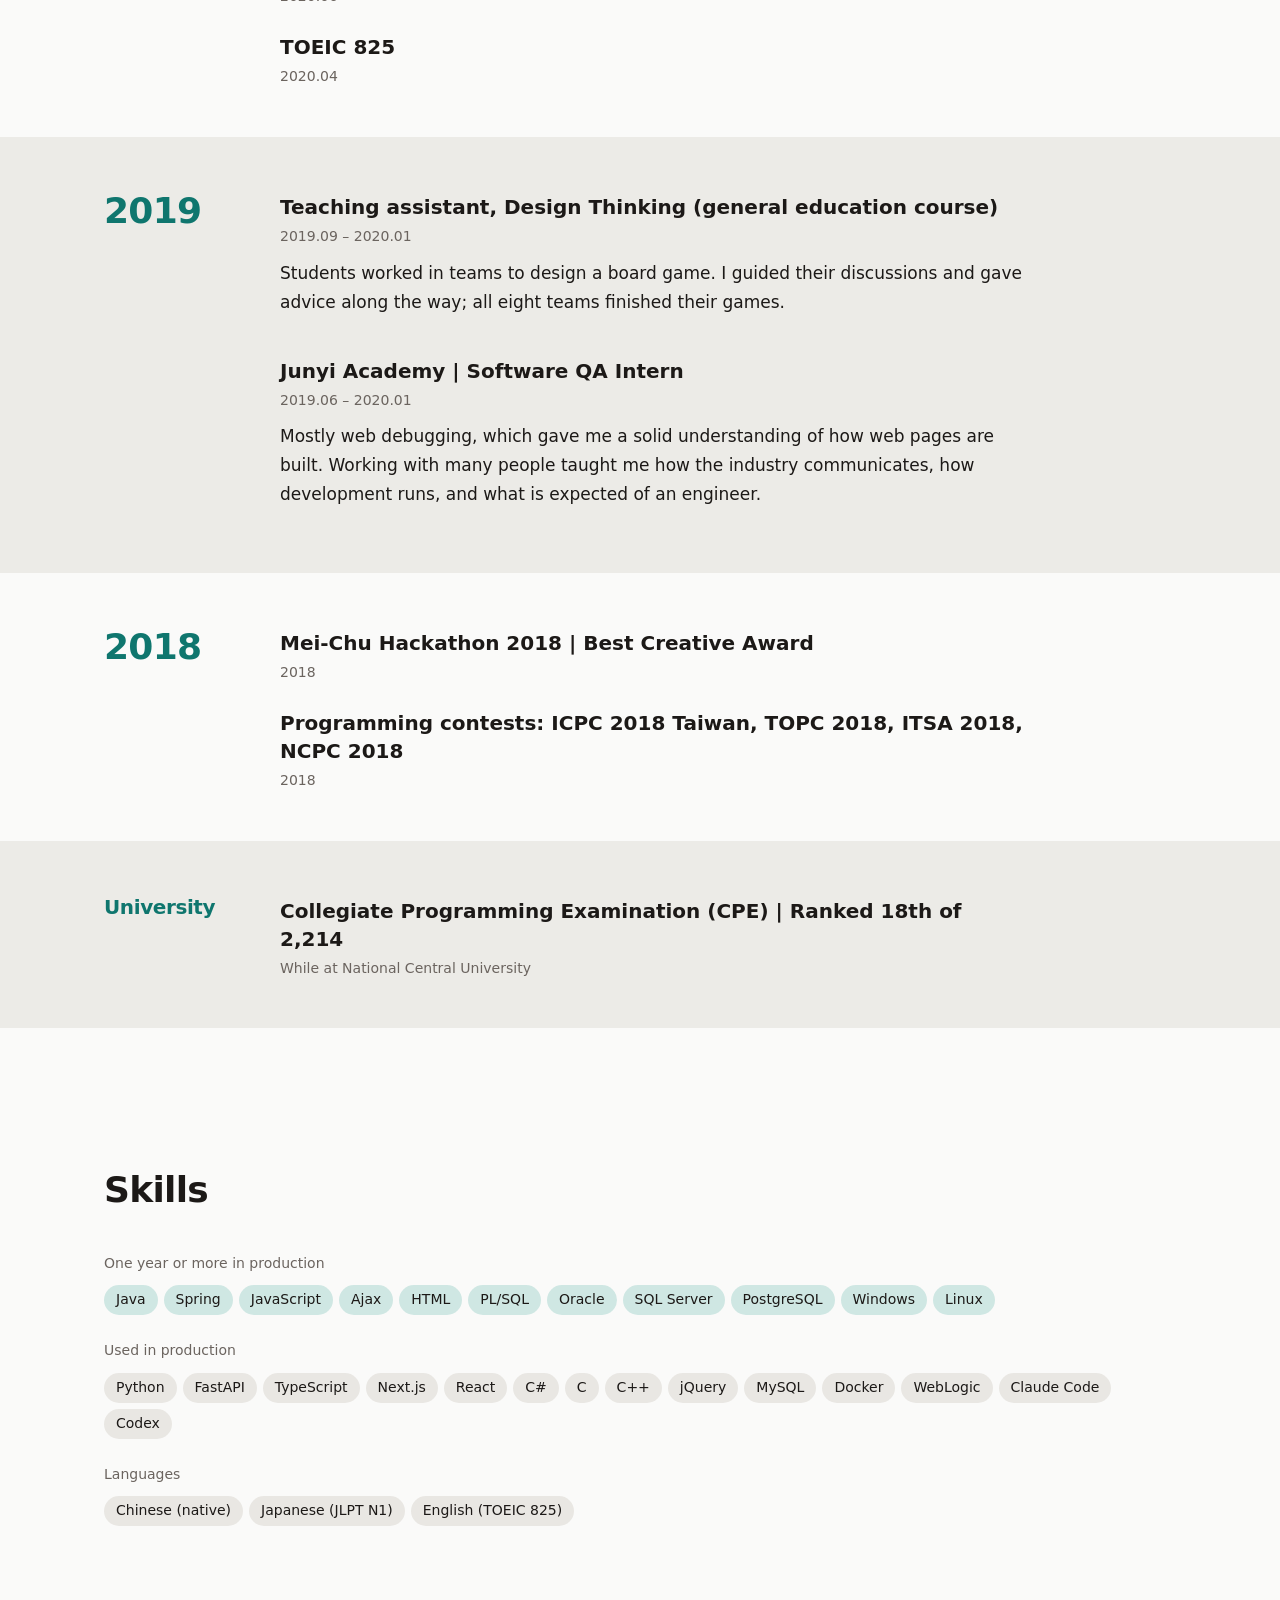
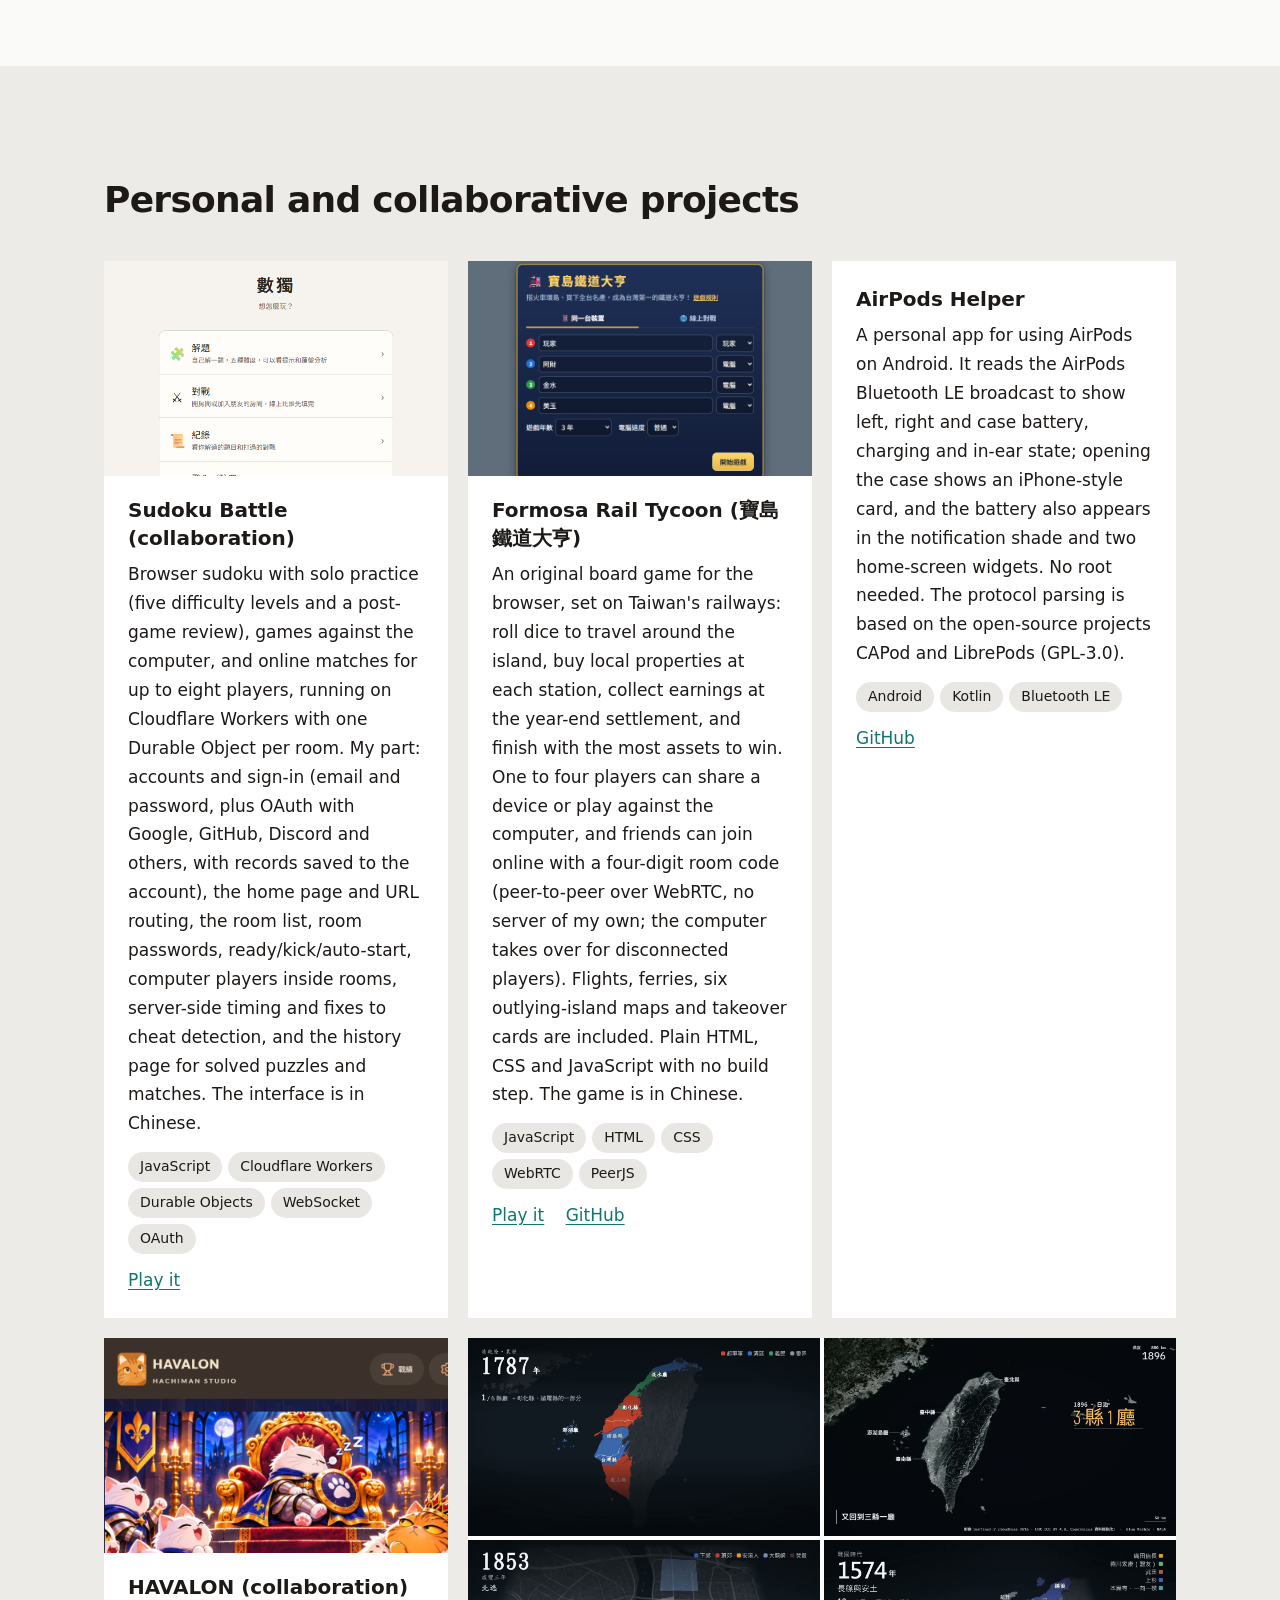
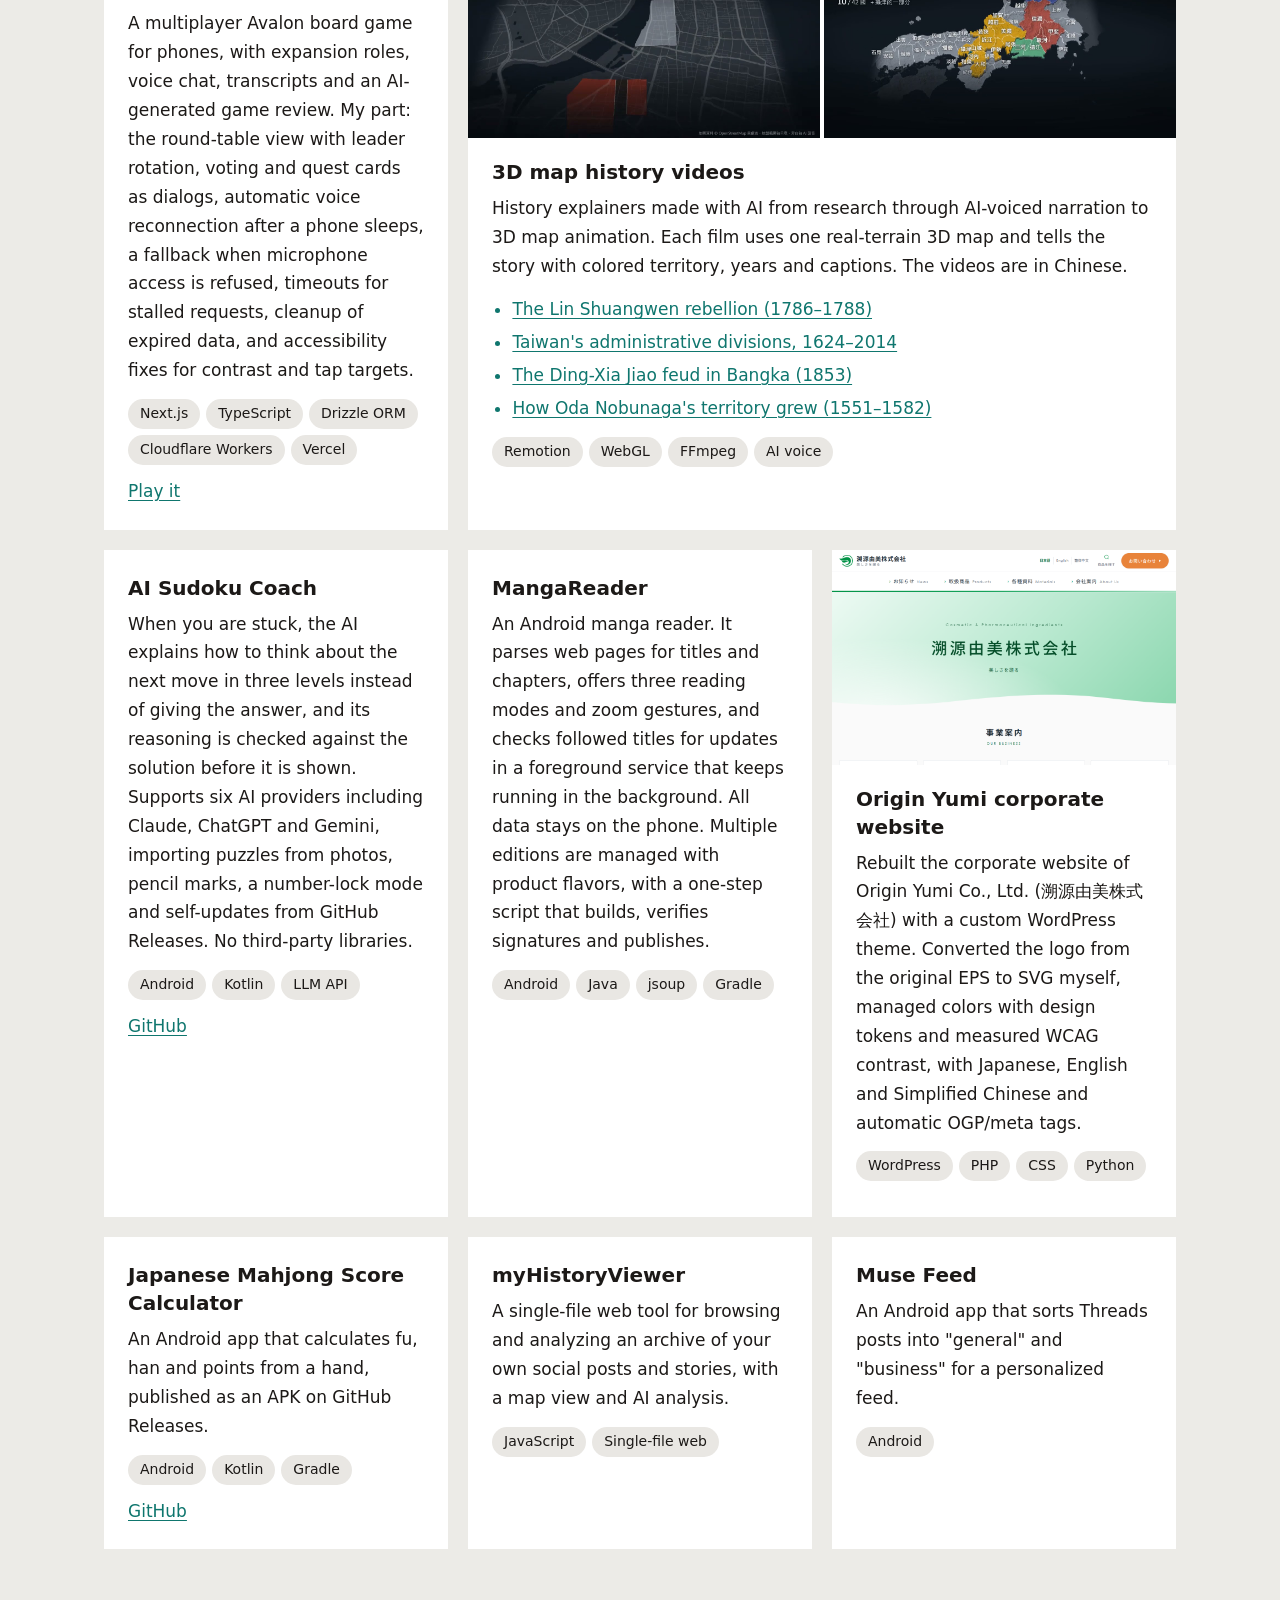
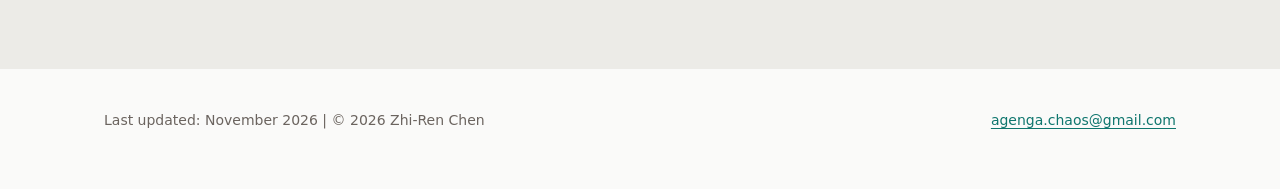
==== commit 38145728: "Add Sudoku Battle collaboration Co-Authored-By: Claude Opus 5.5 <noreply@anthropic.com>" ====
--- a/en.html
+++ b/en.html
@@ -258,6 +258,13 @@
   <h2>Personal and collaborative projects</h2>
   <div class="grid">
     <div class="card">
+      <img src="img/sudoku-battle.png" alt="The Sudoku Battle home screen" width="640" height="400" loading="lazy">
+      <h3>Sudoku Battle (collaboration)</h3>
+      <p>Browser sudoku with solo practice (five difficulty levels and a post-game review), games against the computer, and online matches for up to eight players, running on Cloudflare Workers with one Durable Object per room. My part: accounts and sign-in (email and password, plus OAuth with Google, GitHub, Discord and others, with records saved to the account), the home page and URL routing, the room list, room passwords, ready/kick/auto-start, computer players inside rooms, server-side timing and fixes to cheat detection, and the history page for solved puzzles and matches. The interface is in Chinese.</p>
+      <div class="tags"><span>JavaScript</span><span>Cloudflare Workers</span><span>Durable Objects</span><span>WebSocket</span><span>OAuth</span></div>
+      <a href="https://sudoku-online.sudokubattle.workers.dev">Play it</a>
+    </div>
+    <div class="card">
       <img src="img/formosa-rail.png" alt="The start screen of Formosa Rail Tycoon" width="780" height="488" loading="lazy">
       <h3>Formosa Rail Tycoon (寶島鐵道大亨)</h3>
       <p>An original board game for the browser, set on Taiwan's railways: roll dice to travel around the island, buy local properties at each station, collect earnings at the year-end settlement, and finish with the most assets to win. One to four players can share a device or play against the computer, and friends can join online with a four-digit room code (peer-to-peer over WebRTC, no server of my own; the computer takes over for disconnected players). Flights, ferries, six outlying-island maps and takeover cards are included. Plain HTML, CSS and JavaScript with no build step. The game is in Chinese.</p>
